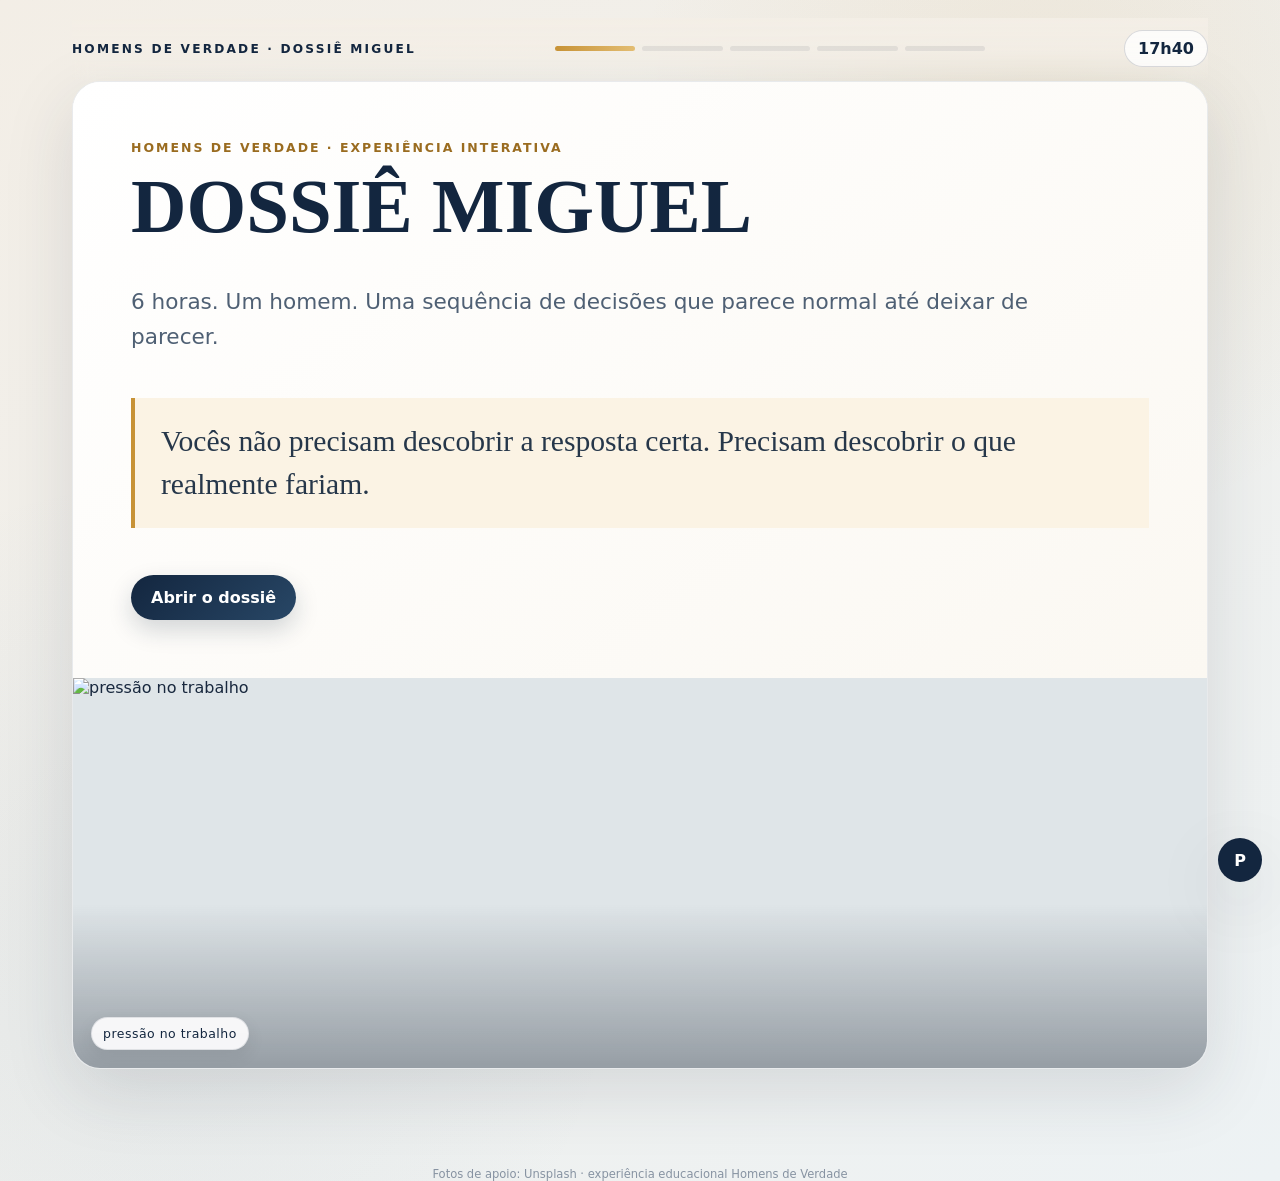
==== dossie-miguel-interativo.html @ cad5ce83 "Clareia interface e adiciona fotografias reais ao Dossiê Miguel" ====
<!doctype html>
<html lang="pt-BR">
<head>
<meta charset="utf-8">
<meta name="viewport" content="width=device-width,initial-scale=1">
<meta name="theme-color" content="#08111e">
<title>Dossiê Miguel — Homens de Verdade</title>
<style>
:root{
  --bg:#f3eee6;--bg2:#edf2f4;--panel:#ffffff;--paper:#fbf7ef;--ink:#14243a;
  --muted:#66758a;--gold:#c79236;--gold2:#e3bd73;--navy:#13263f;--line:rgba(20,36,58,.11);
  --danger:#bd6659;--ok:#5d997d;--shadow:0 22px 70px rgba(40,50,65,.13)
}
*{box-sizing:border-box}
html{scroll-behavior:smooth}
body{
  margin:0;min-height:100vh;color:var(--ink);
  font-family:Inter,ui-sans-serif,system-ui,-apple-system,Segoe UI,Roboto,Arial,sans-serif;
  background:
    radial-gradient(circle at 82% 10%,rgba(199,146,54,.10),transparent 28%),
    radial-gradient(circle at 12% 80%,rgba(78,121,158,.08),transparent 32%),
    linear-gradient(145deg,var(--bg),var(--bg2));
}
body:before{
  content:"";position:fixed;inset:0;pointer-events:none;opacity:.14;
  background-image:linear-gradient(rgba(20,36,58,.025) 1px,transparent 1px),
                   linear-gradient(90deg,rgba(20,36,58,.025) 1px,transparent 1px);
  background-size:32px 32px
}
.shell{max-width:1180px;margin:0 auto;padding:18px 22px 84px}
.topbar{
  position:sticky;top:0;z-index:20;display:flex;align-items:center;justify-content:space-between;gap:14px;
  padding:12px 0 14px;background:linear-gradient(180deg,rgba(243,238,230,.97),rgba(243,238,230,.86),transparent);
  backdrop-filter:blur(10px)
}
.brand{font-size:.76rem;text-transform:uppercase;letter-spacing:.18em;font-weight:900;color:var(--navy)}
.clock{font-variant-numeric:tabular-nums;color:var(--navy);font-weight:900;border:1px solid rgba(20,36,58,.16);border-radius:999px;padding:8px 13px;background:rgba(255,255,255,.78)}
.actbar{display:flex;gap:7px;align-items:center;flex:1;max-width:430px;margin:0 18px}
.actdot{height:5px;flex:1;border-radius:999px;background:rgba(20,36,58,.08);overflow:hidden}
.actdot span{display:block;height:100%;width:0;background:linear-gradient(90deg,var(--gold),var(--gold2));transition:.35s}
.scene{display:none}.scene.active{display:block;animation:fade .45s ease}
@keyframes fade{from{opacity:0;transform:translateY(8px)}to{opacity:1;transform:none}}
.card{background:rgba(255,255,255,.93);border:1px solid rgba(20,36,58,.09);border-radius:28px;box-shadow:var(--shadow);overflow:hidden;backdrop-filter:blur(10px)}
.pad{padding:clamp(22px,4vw,44px)}
.hero-grid{display:grid;grid-template-columns:1.02fr .98fr;min-height:620px}
.hero-copy{padding:clamp(30px,5vw,58px);display:flex;flex-direction:column;justify-content:center;background:linear-gradient(145deg,#fff,#fbf8f2)}
.art{position:relative;min-height:390px;overflow:hidden;background:#dfe5e8}
.art img{display:block;width:100%;height:100%;min-height:390px;object-fit:cover;filter:saturate(.94) contrast(.98) brightness(1.07)}
.art:after{content:"";position:absolute;inset:0;background:linear-gradient(180deg,transparent 58%,rgba(9,20,35,.34))}
.art .caption{position:absolute;left:18px;bottom:18px;z-index:2;padding:8px 11px;border-radius:999px;background:rgba(255,255,255,.90);border:1px solid rgba(20,36,58,.10);color:var(--navy);font-size:.78rem;letter-spacing:.04em;box-shadow:0 6px 18px rgba(0,0,0,.08)}
.eyebrow{color:#9a6c20;font-size:.78rem;text-transform:uppercase;letter-spacing:.16em;font-weight:900;margin-bottom:12px}
h1,h2,h3{font-family:Georgia,"Times New Roman",serif;margin:0 0 16px;line-height:1.03;color:var(--navy)}
h1{font-size:clamp(2.7rem,6vw,6rem)}
h2{font-size:clamp(2rem,4.4vw,4.35rem)}
h3{font-size:clamp(1.3rem,2.25vw,2.05rem)}
.lead{font-size:clamp(1.02rem,1.9vw,1.35rem);line-height:1.64;color:#4f6074;max-width:900px}
.story{font-family:Georgia,"Times New Roman",serif;font-size:clamp(1.12rem,2.1vw,1.5rem);line-height:1.72;color:#24374f}
.quote{margin:22px 0;padding:22px 26px;border-left:4px solid var(--gold);background:#fbf3e4;font-family:Georgia,serif;font-size:clamp(1.22rem,2.4vw,1.85rem);line-height:1.45;color:#26374a}
.actions{display:flex;gap:12px;flex-wrap:wrap;margin-top:25px}
button{font:inherit}
.primary,.ghost{border-radius:999px;padding:13px 20px;font-weight:900;cursor:pointer;transition:.2s}
.primary{border:0;background:linear-gradient(135deg,var(--navy),#284766);color:#fff;box-shadow:0 10px 24px rgba(19,38,63,.18)}
.ghost{border:1px solid rgba(20,36,58,.12);background:#fff;color:var(--navy)}
.primary:hover,.ghost:hover{transform:translateY(-1px)}
.primary:disabled{opacity:.42;cursor:not-allowed;transform:none}
.question{margin-top:25px;padding-top:22px;border-top:1px solid var(--line)}
.options{display:grid;grid-template-columns:1fr 1fr;gap:13px;margin-top:18px}
.option{position:relative;text-align:left;border:1px solid rgba(20,36,58,.10);background:#fff;color:var(--ink);border-radius:17px;padding:17px 18px;min-height:94px;line-height:1.45;cursor:pointer;transition:.2s;box-shadow:0 8px 22px rgba(20,36,58,.05)}
.option:hover{transform:translateY(-2px);border-color:rgba(199,146,54,.52);background:#fffaf2}
.option.selected{border-color:var(--gold);background:#fff7e9;box-shadow:0 0 0 2px rgba(199,146,54,.08) inset}
.option small{display:block;color:#8b6a31;margin-bottom:6px;font-size:.7rem;text-transform:uppercase;letter-spacing:.12em;font-weight:800}
.registered{display:none;margin-top:22px;padding:20px;border-radius:16px;border:1px solid rgba(199,146,54,.22);background:#fff7e9}
.registered.show{display:block;animation:fade .3s ease}
.tag{display:inline-block;font-size:.69rem;text-transform:uppercase;letter-spacing:.14em;font-weight:900;color:#fff;background:var(--navy);padding:6px 9px;border-radius:999px;margin-bottom:9px}
.timeline{display:grid;gap:10px;margin-top:22px}
.timeline-row{display:grid;grid-template-columns:92px 1fr;gap:15px;padding:14px 0;border-bottom:1px solid var(--line)}
.timeline-time{font-weight:900;color:#8a6424}
.timeline-select{display:flex;gap:8px;flex-wrap:wrap;margin-top:16px}
.timechip{border:1px solid rgba(20,36,58,.12);background:#fff;color:var(--navy);padding:10px 13px;border-radius:999px;cursor:pointer}
.timechip.selected{background:#fff2d9;border-color:var(--gold);color:#7b571c}
.dossier{background:var(--paper);color:#172230;border-radius:22px;padding:clamp(23px,4vw,40px);box-shadow:var(--shadow);position:relative;overflow:hidden;border:1px solid rgba(20,36,58,.09)}
.dossier:before{content:"ARQUIVO CONFIDENCIAL";position:absolute;right:-44px;top:36px;transform:rotate(18deg);font-weight:900;letter-spacing:.15em;color:rgba(151,70,53,.15);font-size:1.05rem}
.dossier .eyebrow{color:#8a6424}.dossier h2,.dossier h3{color:#172230}.dossier p{line-height:1.62}
.stamps{display:flex;gap:9px;flex-wrap:wrap;margin:18px 0}.stamp{border:1px solid #b89963;color:#715526;padding:8px 10px;border-radius:8px;font-size:.8rem;font-weight:800;transform:rotate(-1deg);background:#fffaf1}
.role{display:inline-flex;align-items:center;gap:8px;margin-bottom:14px;padding:8px 11px;border-radius:999px;background:#edf4fb;border:1px solid #d6e4f0;color:#31506f;font-size:.8rem;font-weight:800}
.interrogate{display:grid;grid-template-columns:repeat(2,1fr);gap:12px;margin-top:18px}
.qcard{border:1px solid rgba(20,36,58,.10);background:#fff;border-radius:16px;padding:17px;cursor:pointer;transition:.2s;box-shadow:0 8px 20px rgba(20,36,58,.04)}
.qcard:hover{border-color:rgba(199,146,54,.45);transform:translateY(-2px)}
.answer{display:none;margin-top:10px;color:#4c5b6d;line-height:1.55}.qcard.open .answer{display:block}.qcard.open{background:#fff8eb}
.reveal-grid{display:grid;grid-template-columns:1fr 1fr;gap:14px;margin-top:20px}
.reveal-card{padding:20px;border-radius:18px;background:#fff;border:1px solid rgba(20,36,58,.10);box-shadow:0 8px 20px rgba(20,36,58,.04)}
.reveal-card b{color:#8a6424}
.bible{display:grid;gap:12px;margin-top:18px}
.bible details{border:1px solid rgba(20,36,58,.10);border-radius:16px;background:#fff;overflow:hidden}
.bible summary{cursor:pointer;padding:16px 18px;font-weight:900;color:var(--navy)}
.bible .inside{padding:0 18px 18px;color:#4c5b6d;line-height:1.58}
.mirror{display:grid;grid-template-columns:1fr 1fr;gap:15px;margin-top:22px}
.mirror textarea{width:100%;min-height:100px;background:#fff;border:1px solid rgba(20,36,58,.13);color:var(--ink);border-radius:14px;padding:13px;font:inherit;resize:vertical}
.note{color:var(--muted);font-size:.9rem;line-height:1.52}
.bigline{font-family:Georgia,serif;font-size:clamp(2rem,4.7vw,4.6rem);line-height:1.04;margin:22px 0;color:var(--navy)}
.center{text-align:center}
.teacher-btn{position:fixed;right:18px;bottom:18px;z-index:50;width:44px;height:44px;border-radius:50%;border:1px solid rgba(20,36,58,.16);background:var(--navy);color:#fff;font-weight:900;cursor:pointer;box-shadow:var(--shadow)}
.teacher-panel{display:none;position:fixed;right:70px;bottom:18px;z-index:50;width:min(430px,calc(100vw - 96px));max-height:65vh;overflow:auto;padding:18px;border-radius:18px;background:#fff;border:1px solid rgba(20,36,58,.12);box-shadow:var(--shadow)}
.teacher-panel.show{display:block}.teacher-panel h4{margin:0 0 9px;color:var(--navy)}.teacher-panel p{margin:.3rem 0 .75rem;color:#4c5b6d;line-height:1.5}
.photo-credit{text-align:center;color:#8793a2;font-size:.72rem;margin-top:14px}
@media(max-width:820px){.hero-grid{grid-template-columns:1fr}.art{min-height:300px}.art img{min-height:300px}.options,.reveal-grid,.mirror,.interrogate{grid-template-columns:1fr}.actbar{display:none}.timeline-row{grid-template-columns:72px 1fr}.shell{padding:12px 14px 76px}}
</style>
</head>
<body>
<div class="shell">
  <div class="topbar">
    <div class="brand">Homens de Verdade · Dossiê Miguel</div>
    <div class="actbar" id="actbar"></div>
    <div class="clock" id="clock">17h40</div>
  </div>
  <main id="app"></main>
</div>
<button class="teacher-btn" id="teacherBtn" title="Notas do professor">P</button>
<div class="teacher-panel" id="teacherPanel"><h4>Notas do professor</h4><p id="teacherText"></p></div>

<script>
const state={i:0,selected:null,trail:[],firstTheory:[],questionsOpened:0,revisionUsed:false};
const scenes=[
{act:1,time:"17h40",type:"cover",title:"DOSSIÊ MIGUEL",sub:"6 horas. Um homem. Uma sequência de decisões que parece normal até deixar de parecer.",art:"office",teacher:"Objetivo: criar suspense. Não apresente o tema como pornografia, emoção ou domínio próprio. Só diga: hoje vamos investigar uma noite da vida de Miguel."},
{act:1,time:"17h40",type:"story",title:"A reunião",art:"office",body:"Durante uma reunião de trabalho, o gestor aponta um problema em um projeto conduzido por Miguel e diz diante da equipe:",quote:"“Eu esperava uma condução melhor disso.”",extra:"Miguel responde: “Tudo bem. Vou corrigir.” Depois da reunião, um colega pergunta se ele está bem. Miguel diz: “Estou tranquilo. Isso não me afeta.”",teacher:"Pergunte apenas: o que sabemos de fato? Não aceite interpretações como fatos."},
{act:1,time:"18h05",type:"story",title:"No carro",art:"car",body:"No caminho para casa, a reunião começa a voltar à cabeça de Miguel.",quote:"“Ele fez isso para me diminuir.”<br>“Ninguém respeita o que eu faço.”<br>“Se eu não provar que sou bom, vão passar por cima de mim.”",extra:"O fato não mudou. A leitura interna mudou.",teacher:"Pergunte quais emoções podem nascer dessas frases, mas não dê a aula ainda."},
{act:1,time:"20h10",type:"story",title:"A casa ficou silenciosa",art:"home",body:"Miguel tinha combinado de encontrar alguns amigos. Cancela. Diz que está cansado. Em casa, pede mais comida do que normalmente pediria e começa a alternar entre vídeos, redes sociais e conteúdo aleatório.",quote:"“Todo mundo está avançando e eu estou ficando para trás.”",extra:"Uma hora passa. Depois duas.",teacher:"Pergunte apenas: o que ele está tentando conseguir agora? Deixe o grupo nomear alívio, distração, conforto, validação, controle."},
{act:1,time:"23h34",type:"story",title:"A negociação",art:"phone",body:"Continuando no celular, Miguel encontra conteúdo sensual. Fecha. Alguns minutos depois, volta.",quote:"“Só vou olhar.”<br>“Eu já estou mal mesmo.”<br>“É só hoje.”<br>“Amanhã eu recomeço.”",extra:"Ele termina consumindo pornografia. Às 00h17 fecha o celular e pensa: “Sou muito fraco. Deus deve estar cansado de mim.”",teacher:"Não dê solução. Só deixe o peso da cadeia aparecer."},
{act:2,time:"00h17",type:"crime",title:"Onde a noite começou a desandar?",teacher:"Cada um dos três deve defender um ponto diferente, se possível. Marque na tela os horários que aparecerem. Guarde a resposta; o site volta nisso no laudo final."},
{act:2,time:"17h42",type:"choice",role:1,title:"Dois minutos depois",art:"office",body:"Miguel saiu da reunião e ainda tem quase duas horas de expediente.",q:"Sem pensar no que seria ideal: o que ele faz agora?",opts:[
["Volta para a mesa, abre o projeto e começa a corrigir o que der imediatamente.","responsabilidade real","desempenho pode virar tentativa de recuperar valor","performance"],
["Vai buscar água ou café e fica alguns minutos sozinho antes de voltar ao trabalho.","pausa pode reduzir impulsividade","pausa pode virar adiamento sem enfrentamento","avoidance"],
["Manda ao gestor: “Quando puder, queria entender melhor o ponto que você trouxe.”","busca informação antes de fechar a narrativa","a conversa também pode servir para se justificar","truth"],
["Manda para um colega: “Você também achou desnecessário o jeito que ele falou comigo?”","tenta checar percepção","a pergunta já empurra o colega para validar sua leitura","validation"]
],teacher:"Só registre. Se pedirem a resposta, diga: o laudo só abre no final."},
{act:2,time:"18h18",type:"choice",role:2,title:"No caminho para casa",art:"car",body:"A reunião continua voltando à cabeça. Miguel percebe que está irritado.",q:"Qual reação parece mais parecida com o que ele realmente faria?",opts:[
["Coloca música ou um podcast e tenta parar de pensar no assunto por enquanto.","pode baixar a intensidade","pode apenas adiar o que precisa ser nomeado","distraction"],
["Repete mentalmente a reunião e monta o que gostaria de ter respondido.","tenta organizar o episódio","ruminação pode fortalecer a própria narrativa","rumination"],
["Manda áudio para alguém: “Dia péssimo. Depois te conto. Acho que meu chefe passou do ponto.”","rompe parte do isolamento","já apresenta interpretação como conclusão","validation"],
["Para para tomar um café, comer alguma coisa e depois segue para casa.","pode ajudar o corpo a sair da tensão","conforto pode começar a virar rota automática de regulação","comfort"]
],teacher:"Não corrija nada. Pergunte somente por que escolheram."},
{act:2,time:"19h32",type:"choice",role:3,title:"Uma publicação no feed",art:"feed",body:"Miguel vê um conhecido anunciando uma promoção profissional. É alguém da mesma faixa etária dele.",q:"Qual pensamento parece mais provável de surgir primeiro?",opts:[
["“Eu devia estar mais longe na carreira a esta altura.”","reconhece insatisfação real","comparação pode transformar crescimento em cobrança identitária","comparison"],
["“Preciso começar a procurar outra oportunidade.”","pode indicar desejo legítimo de crescimento","decisão grande pode nascer de uma emoção ainda não examinada","control"],
["“Que bom para ele. Vou seguir olhando outras coisas.”","pode ser uma reação saudável","seguir rolando pode manter a busca de estímulo e comparação","distraction"],
["“Meu problema é que eu me acomodei.”","pode conter alguma verdade","autocrítica pode virar acusação total contra si mesmo","shame"]
],teacher:"Essa decisão é sobre interpretação, não comportamento. Isso prepara a ponte com a Aula 2 sem explicar ainda."},
{act:3,time:"20h00",type:"unlock",title:"NOVO ARQUIVO DESBLOQUEADO",teacher:"Leia devagar e pergunte: isso muda a forma como vocês leem Miguel? Não responda se muda a responsabilidade."},
{act:3,time:"20h05",type:"choice",role:1,title:"O compromisso da noite",art:"friends",body:"Miguel tinha marcado de encontrar três amigos. Está cansado e sem muita vontade de conversar.",q:"O que ele provavelmente faria?",opts:[
["Vai mesmo assim e tenta agir normalmente para ver se melhora.","evita ficar completamente sozinho","presença física pode coexistir com isolamento emocional","masking"],
["Cancela e diz que está muito cansado. Prefere ficar quieto em casa.","descanso pode ser legítimo","ficar sozinho pode ser a opção mais confortável para não ser visto","isolation"],
["Vai, fica menos tempo que o normal e volta cedo.","equilibra compromisso e cansaço","cumprir presença não significa permitir conversa real","masking"],
["Manda para um deles: “Hoje estou meio estranho. Vocês vão ficar até que horas?”","abre uma pequena porta de honestidade","a porta ainda pode ser fechada depois","honesty"]
],teacher:"A pegadinha é presença versus ser conhecido. Não revele."},
{act:3,time:"21h22",type:"choice",role:2,title:"Finalmente em casa",art:"home",body:"O apartamento está silencioso. Miguel ainda pensa no trabalho e na comparação com outras pessoas.",q:"O que ele faz primeiro?",opts:[
["Abre o notebook e adianta trabalho para chegar na segunda com tudo sob controle.","reduz pendências reais","produtividade pode funcionar como recuperação de valor","performance"],
["Pede comida, escolhe uma série e decide que amanhã pensa melhor nisso.","descanso e lazer podem ser legítimos","a pergunta é o papel que isso exerce naquela noite","comfort"],
["Deita no sofá e começa a passar vídeos curtos sem escolher nada específico.","é uma forma comum de descompressão","automatismo aumenta exposição e prolonga a busca de alívio","distraction"],
["Toma banho, fica um tempo sem tela e só depois decide o que fará.","reduz intensidade e cria espaço","regular o corpo não resolve, sozinho, o conflito interior","regulation"]
],teacher:"Não moralize comida, lazer, trabalho ou celular."},
{act:3,time:"22h08",type:"interrogate",title:"INTERROGATÓRIO",teacher:"Cada homem escolhe uma pergunta. Abra no máximo três. Não interprete ainda; só deixe Miguel responder."},
{act:3,time:"23h31",type:"choice",role:3,title:"Um conteúdo aparece",art:"phone",body:"Miguel está no celular e surge uma sequência de imagens sensuais. Ele percebe que está mais vulnerável do que gostaria de admitir.",q:"Qual reação parece mais realista?",opts:[
["Passa rapidamente para o próximo conteúdo e continua no mesmo aplicativo.","não escolhe permanecer deliberadamente ali","ambiente, acesso e estado interno continuam iguais","exposure"],
["Fecha o aplicativo e abre outro para distrair a cabeça.","rompe o contato imediato","trocar de estímulo pode manter a mesma lógica de fuga","distraction"],
["Fica alguns segundos olhando, fecha e diz para si mesmo que não vai voltar.","ainda estabelece um limite","a negociação com o limite já começou","negotiation"],
["Coloca o celular virado para baixo, levanta e vai para outro cômodo.","muda ambiente e interrompe automatismo","o movimento ajuda, mas não explica tudo que o trouxe até ali","boundary"]
],teacher:"Reforce: não escolham a opção mais bonita; escolham a reação que julgarem mais humana/realista."},
{act:4,time:"—",type:"report",title:"O LAUDO FOI ABERTO",teacher:"Agora, e somente agora, você ensina. Use as respostas do grupo para mostrar como uma mesma ação pode conter algo legítimo e ainda esconder um ponto cego."},
{act:4,time:"—",type:"rewrite",title:"REESCREVAM A NOITE",teacher:"Agora não dê alternativas. Eles precisam construir, com a Bíblia e o conteúdo do curso, uma resposta madura em cada horário."},
{act:5,time:"—",type:"mirror",title:"Miguel não está nesta sala.",teacher:"Silêncio. Ninguém precisa compartilhar. Feche com Gálatas 5:16 e oração."}
];

const photoMap={
office:"https://images.unsplash.com/photo-1758874383583-59c39da93e40?auto=format&fit=crop&fm=jpg&q=82&w=1800",
car:"https://images.unsplash.com/photo-1678295057443-5caed20cd070?auto=format&fit=crop&fm=jpg&q=82&w=1800",
friends:"https://images.unsplash.com/photo-1599672525873-5763d2a823e2?auto=format&fit=crop&fm=jpg&q=82&w=1800",
home:"https://images.unsplash.com/photo-1758876021591-4a48ab8968b6?auto=format&fit=crop&fm=jpg&q=82&w=1800",
phone:"https://images.unsplash.com/photo-1758876021591-4a48ab8968b6?auto=format&fit=crop&fm=jpg&q=82&w=1800",
feed:"https://images.unsplash.com/photo-1758876021591-4a48ab8968b6?auto=format&fit=crop&fm=jpg&q=82&w=1800"
};
function art(kind){
  const captions={office:"pressão no trabalho",car:"o caminho para casa",friends:"presença e conexão",home:"a noite em casa",phone:"o celular como rota de alívio",feed:"comparação e estímulo"};
  return '<div class="art"><img loading="eager" src="'+photoMap[kind]+'" alt="'+(captions[kind]||"Cena do caso Miguel")+'"><div class="caption">'+(captions[kind]||"caso Miguel")+'</div></div>';
}
function esc(s){return String(s).replace(/[&<>"]/g,function(c){return {'&':'&amp;','<':'&lt;','>':'&gt;','"':'&quot;'}[c]})}
function shuffle(a){a=a.slice();for(let i=a.length-1;i>0;i--){let j=Math.floor(Math.random()*(i+1));let t=a[i];a[i]=a[j];a[j]=t}return a}
function renderTop(){document.getElementById("clock").textContent=scenes[state.i].time;let act=scenes[state.i].act||1;let out="";for(let n=1;n<=5;n++)out+='<div class="actdot"><span style="width:'+(n<=act?'100':'0')+'%"></span></div>';document.getElementById("actbar").innerHTML=out}
function next(){if(state.i<scenes.length-1){state.i++;state.selected=null;render()}}
function selectOpt(n,el){state.selected=n;document.querySelectorAll(".option").forEach(function(b){b.classList.remove("selected")});el.classList.add("selected");document.getElementById("confirm").disabled=false}
function confirmChoice(){
 let s=scenes[state.i],o=s._opts[state.selected];
 state.trail.push({time:s.time,title:s.title,text:o[0],good:o[1],blind:o[2],tag:o[3]});
 document.querySelectorAll(".option").forEach(function(b){b.disabled=true});
 document.getElementById("confirm").disabled=true;
 let r=document.getElementById("registered");r.innerHTML='<span class="tag">DECISÃO REGISTRADA</span><h3>Sem análise por enquanto.</h3><p class="lead" style="font-size:1.03rem">O laudo só será aberto no final.</p><div class="actions"><button class="primary" onclick="next()">Continuar</button></div>';r.classList.add("show");
}
function selectTheory(t,el){if(state.firstTheory.indexOf(t)>=0){state.firstTheory=state.firstTheory.filter(function(x){return x!==t});el.classList.remove("selected")}else{state.firstTheory.push(t);el.classList.add("selected")}}
function openQ(el){if(!el.classList.contains("open")){el.classList.add("open");state.questionsOpened++}}
function countTags(){let c={};state.trail.forEach(function(x){c[x.tag]=(c[x.tag]||0)+1});return c}
function labelTag(t){return {performance:"desempenho/controle",avoidance:"adiamento/fuga",truth:"clareza/fato",validation:"validação",distraction:"distração",rumination:"ruminação",comfort:"conforto",comparison:"comparação",control:"controle",shame:"autocrítica/vergonha",masking:"aparência",isolation:"isolamento",honesty:"honestidade",regulation:"regulação",exposure:"exposição",negotiation:"negociação",boundary:"limite"}[t]||t}
function reportHTML(){
 let counts=countTags(),patterns=Object.entries(counts).sort(function(a,b){return b[1]-a[1]}).slice(0,4).map(function(x){return '<div class="reveal-card"><b>'+esc(labelTag(x[0]))+'</b><p>'+x[1]+' ocorrência'+(x[1]>1?'s':'')+' no caminho escolhido.</p></div>'}).join("");
 let trail=state.trail.map(function(x){return '<div class="dossier" style="margin-top:13px"><div class="eyebrow">'+esc(x.time)+' · '+esc(x.title)+'</div><h3>'+esc(x.text)+'</h3><p><strong>O que havia de legítimo:</strong> '+esc(x.good)+'</p><p><strong>O ponto cego possível:</strong> '+esc(x.blind)+'</p></div>'}).join("");
 let theory=state.firstTheory.length?state.firstTheory.join(", "):"nenhum ponto foi marcado";
 return '<section class="scene active card"><div class="pad"><div class="eyebrow">ATO 4 · O LAUDO</div><h2>Agora podemos interpretar o caminho.</h2><p class="lead">Até aqui, o sistema não disse se vocês acertaram ou erraram. Porque a atividade não tinha uma letra secreta. A pergunta sempre foi: <strong>o que aquela escolha estava tentando fazer pelo coração de Miguel?</strong></p><div class="quote">A mesma ação pode ser prudência, fuga, medo, humildade, controle ou maturidade — dependendo do que a governa.</div><h3>A hipótese inicial de vocês</h3><p class="lead" style="font-size:1.05rem">Pontos marcados como começo do problema: <strong>'+esc(theory)+'</strong>.</p><h3 style="margin-top:28px">Padrões que apareceram nas escolhas</h3><div class="reveal-grid">'+patterns+'</div><h3 style="margin-top:30px">O que estava escondido em cada decisão</h3>'+trail+'<div class="dossier" style="margin-top:22px"><div class="eyebrow">A LINHA DA AULA</div><h3>FATO → INTERPRETAÇÃO → EMOÇÃO → DESEJO → ROTA DE ALÍVIO → NEGOCIAÇÃO → ESCOLHA → FRUTO</h3><p><strong>Aula 2:</strong> fato não é interpretação. <strong>Aula 3:</strong> quando obedecer custa, quem governa? <strong>Aulas 4 e 5:</strong> desejo e emoção podem ser reais sem receber o trono.</p></div><div class="bible"><details><summary>Tiago 1:14–15 · Onde o processo começa?</summary><div class="inside">O texto descreve desejo, atração, desenvolvimento e fruto. A pergunta não é apenas “qual foi o ato final?”, mas como o processo foi alimentado.</div></details><details><summary>1 Coríntios 6:12 · Qual palavra muda a discussão?</summary><div class="inside"><strong>Dominar.</strong> A pergunta cristã não é apenas “isso é permitido?”, mas “isso começou a me governar?”.</div></details><details><summary>Efésios 4:26–27 · Raiva e pecado são a mesma coisa?</summary><div class="inside">Não automaticamente. A emoção é real; a responsabilidade aparece no que fazemos com ela, no que alimentamos e no espaço que damos a ela.</div></details><details><summary>Gálatas 5:16,22–25 · Domínio próprio é força de vontade?</summary><div class="inside">Não apenas. É fruto de uma vida que aprende a andar no Espírito — e isso se torna concreto em verdade, decisões, limites, práticas e comunidade.</div></details></div><div class="quote">Liberdade não é poder fazer tudo o que desejo. É não precisar obedecer a tudo o que desejo.</div><div class="actions"><button class="primary" onclick="next()">Reescrever a noite</button></div></div></section>';
}
function render(){
 renderTop();let s=scenes[state.i];document.getElementById("teacherText").innerHTML='<strong>'+esc(s.title)+'</strong><br>'+esc(s.teacher||"");
 let A=document.getElementById("app");
 if(s.type==="cover"){
  A.innerHTML='<section class="scene active card hero-grid"><div class="hero-copy"><div class="eyebrow">HOMENS DE VERDADE · EXPERIÊNCIA INTERATIVA</div><h1>'+s.title+'</h1><p class="lead">'+s.sub+'</p><div class="quote">Vocês não precisam descobrir a resposta certa. Precisam descobrir o que realmente fariam.</div><div class="actions"><button class="primary" onclick="next()">Abrir o dossiê</button></div></div>'+art(s.art)+'</section>';
 } else if(s.type==="story"){
  A.innerHTML='<section class="scene active card hero-grid"><div class="hero-copy"><div class="eyebrow">ATO '+s.act+' · '+esc(s.time)+'</div><h2>'+s.title+'</h2><div class="story"><p>'+s.body+'</p></div><div class="quote">'+s.quote+'</div><p class="lead" style="font-size:1.05rem">'+s.extra+'</p><div class="actions"><button class="primary" onclick="next()">Continuar</button></div></div>'+art(s.art)+'</section>';
 } else if(s.type==="crime"){
  let times=["17h40","18h05","20h10","23h34","00h17"];
  A.innerHTML='<section class="scene active card"><div class="pad"><div class="eyebrow">ATO 2 · CENA DO CRIME</div><h2>'+s.title+'</h2><p class="lead">Cada homem diga onde acha que o problema realmente começou. Marquem os pontos citados. Não vamos corrigir agora.</p><div class="timeline">'+times.map(function(t,i){return '<div class="timeline-row"><div class="timeline-time">'+t+'</div><div>'+["Crítica pública","Interpretação no carro","Isolamento e busca de alívio","Negociação","Fruto visível"][i]+'</div></div>'}).join("")+'</div><div class="timeline-select">'+times.map(function(t){return '<button class="timechip" onclick="selectTheory(\''+t+'\',this)">'+t+'</button>'}).join("")+'</div><div class="actions"><button class="primary" onclick="next()">Voltar para 17h40</button></div></div></section>';
 } else if(s.type==="choice"){
  s._opts=shuffle(s.opts);let who=((s.role-1)%3)+1;
  A.innerHTML='<section class="scene active card hero-grid"><div class="hero-copy"><div class="role">Vez do investigador '+who+' decidir</div><div class="eyebrow">ATO '+s.act+' · '+esc(s.time)+'</div><h2>'+s.title+'</h2><p class="lead">'+s.body+'</p><div class="question"><h3>'+s.q+'</h3><p class="note">Escolham a reação mais realista. A análise só aparece no final.</p><div class="options">'+s._opts.map(function(o,i){return '<button class="option" onclick="selectOpt('+i+',this)"><small>'+String.fromCharCode(65+i)+'</small>'+esc(o[0])+'</button>'}).join("")+'</div></div><div class="actions"><button class="primary" id="confirm" onclick="confirmChoice()" disabled>Registrar decisão</button></div><div id="registered" class="registered"></div></div>'+art(s.art)+'</section>';
 } else if(s.type==="unlock"){
  A.innerHTML='<section class="scene active dossier"><div class="eyebrow">ATO 3 · NOVA EVIDÊNCIA</div><h2>'+s.title+'</h2><div class="stamps"><span class="stamp">SONO: RUIM</span><span class="stamp">PRESSÃO: ALTA</span><span class="stamp">ISOLAMENTO: CRESCENTE</span></div><p>Miguel vinha dormindo mal havia semanas.</p><p>Seu pai sempre valorizou muito desempenho. Na infância, ele ouviu repetidamente: <strong>“Você consegue fazer melhor.”</strong></p><p>Nos últimos meses, Miguel começou a sentir solidão ao ver amigos avançando em casamento, carreira e projetos pessoais.</p><p>Há semanas não tem uma conversa realmente profunda com ninguém.</p><div class="quote" style="color:#172230;border-color:#8a6424;background:rgba(138,100,36,.08)">Isso muda a forma como vocês enxergam Miguel?</div><p><strong>Não respondam ainda se isso diminui ou aumenta a responsabilidade. Apenas guardem a nova evidência.</strong></p><div class="actions"><button class="primary" onclick="next()">Continuar investigação</button></div></section>';
 } else if(s.type==="interrogate"){
  let qs=[
   ["O que mais doeu na fala do seu chefe?","“Não foi só a crítica. Foi a sensação de que todo mundo viu que talvez eu não seja tão bom quanto pensam.”"],
   ["O que você queria sentir quando chegou em casa?","“Eu acho que eu queria parar de sentir. Só isso.”"],
   ["Por que você não falou com ninguém?","“Porque eu nem sabia explicar. E também não queria parecer fraco ou dramático.”"],
   ["Se a pornografia não tivesse aparecido, a noite estaria resolvida?","“Não. Eu ainda estaria com raiva, me comparando e tentando provar alguma coisa.”"]
  ];
  A.innerHTML='<section class="scene active card"><div class="pad"><div class="eyebrow">ATO 3 · 22h08</div><h2>'+s.title+'</h2><p class="lead">Cada homem escolhe uma pergunta. Abram até três respostas. Vocês ainda não recebem o laudo.</p><div class="interrogate">'+qs.map(function(q){return '<div class="qcard" onclick="openQ(this)"><strong>'+q[0]+'</strong><div class="answer">'+q[1]+'</div></div>'}).join("")+'</div><div class="actions"><button class="primary" onclick="next()">Fechar interrogatório</button></div></div></section>';
 } else if(s.type==="report"){
  A.innerHTML=reportHTML();
 } else if(s.type==="rewrite"){
  A.innerHTML='<section class="scene active card"><div class="pad"><div class="eyebrow">ATO 4 · SEGUNDA CHANCE</div><h2>'+s.title+'</h2><p class="lead">Agora vocês conhecem a história, os pontos cegos e os textos. Desta vez não haverá alternativas.</p><div class="timeline"><div class="timeline-row"><div class="timeline-time">17h40</div><div><strong>Após a crítica:</strong> o que uma resposta madura faria primeiro?</div></div><div class="timeline-row"><div class="timeline-time">18h05</div><div><strong>No carro:</strong> como separar fato, interpretação e emoção?</div></div><div class="timeline-row"><div class="timeline-time">20h10</div><div><strong>Na vulnerabilidade:</strong> qual limite ou conversa mudaria o terreno?</div></div><div class="timeline-row"><div class="timeline-time">23h34</div><div><strong>Na tentação:</strong> o que significa não negociar com o que domina?</div></div></div><div class="quote">Espírito → verdade → decisão → limite → prática → comunidade.</div><p class="lead">Não procurem uma noite perfeita. Construam uma noite em que Miguel ainda sente, ainda deseja e ainda enfrenta problemas — mas não entrega o governo.</p><div class="actions"><button class="primary" onclick="next()">Encerrar o caso Miguel</button></div></div></section>';
 } else if(s.type==="mirror"){
  A.innerHTML='<section class="scene active card hero-grid"><div class="hero-copy center"><div class="eyebrow">ATO 5 · O ESPELHO</div><h1>'+s.title+'</h1><p class="lead">Foi mais fácil enxergar os pontos cegos dele. Agora a investigação muda de nome.</p><div class="bigline">O que grita dentro de você não precisa governar você.</div><div class="mirror" style="text-align:left"><div><label>Quando sou pressionado, qual história minha mente costuma contar?</label><textarea></textarea></div><div><label>Quando estou vulnerável, para onde costumo correr?</label><textarea></textarea></div><div><label>Que comportamento meu parece normal por fora, mas pode estar exercendo domínio?</label><textarea></textarea></div><div><label>Que limite preciso decidir antes da próxima pressão?</label><textarea></textarea></div></div><p class="note">Nada é enviado ou salvo.</p><div class="quote">“Andai no Espírito.” — Gálatas 5:16</div></div>'+art("home")+'</section>';
 }
 window.scrollTo({top:0,behavior:"smooth"});
}
document.getElementById("teacherBtn").onclick=function(){document.getElementById("teacherPanel").classList.toggle("show")};
document.addEventListener("keydown",function(e){if(e.key.toLowerCase()==="p"&&!["TEXTAREA","INPUT"].includes(document.activeElement.tagName))document.getElementById("teacherPanel").classList.toggle("show")});
render();
</script>
<div class="photo-credit">Fotos de apoio: Unsplash · experiência educacional Homens de Verdade</div></body>
</html>
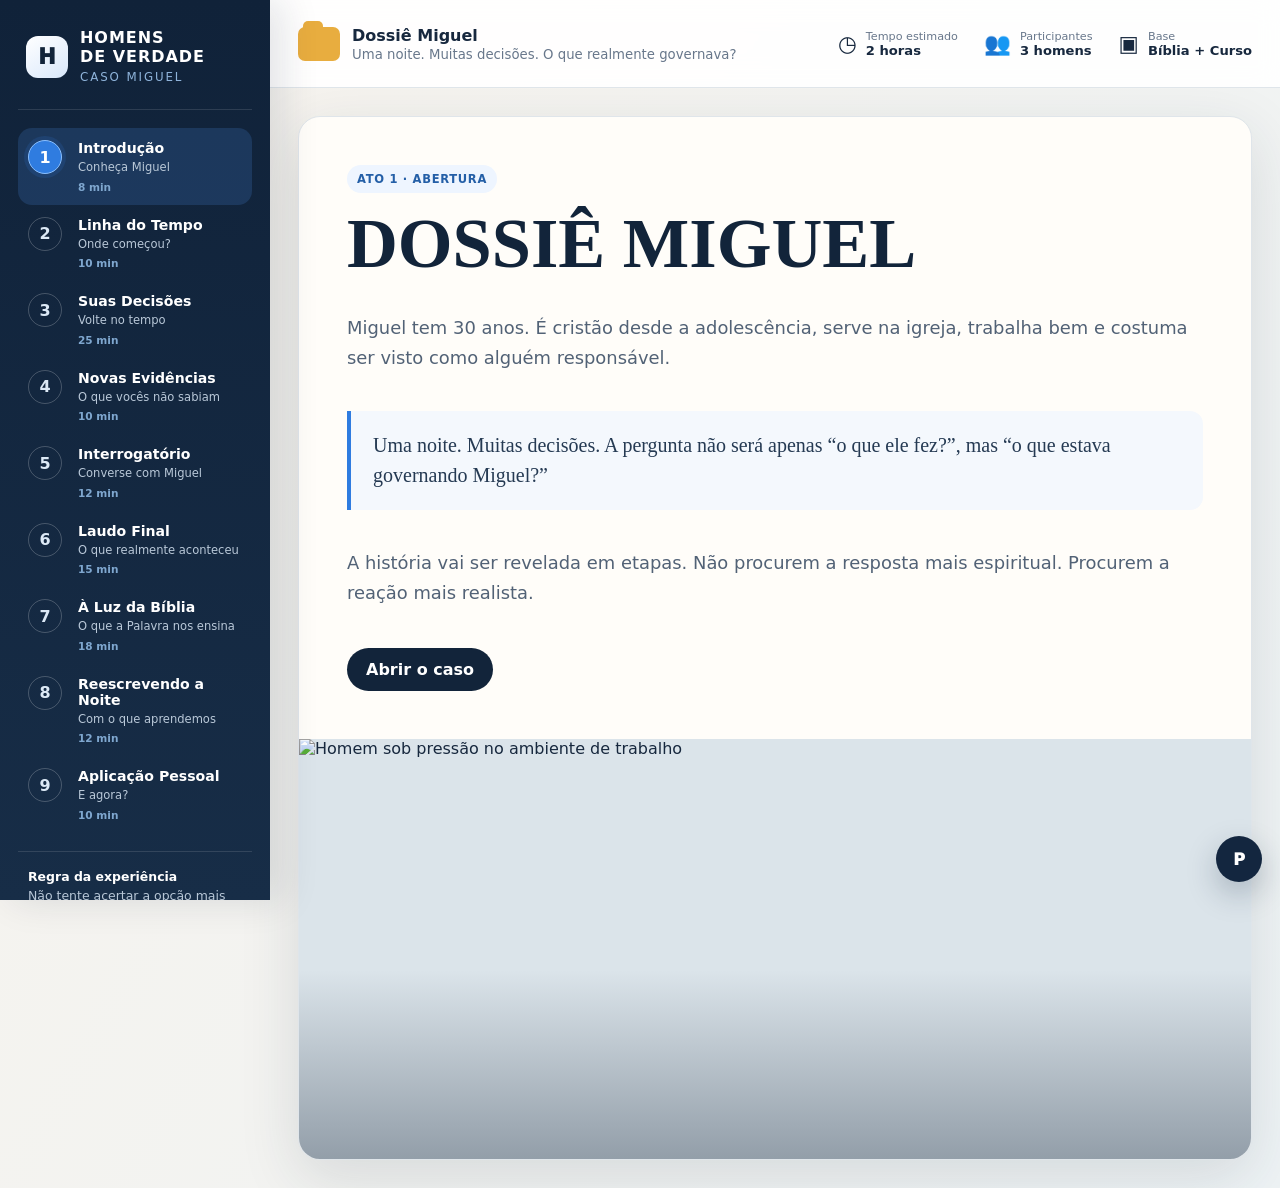
==== commit e936b8bc: "Transforma Dossiê Miguel em aplicação completa de 2h com navegação por módulos" ====
--- a/dossie-miguel-interativo.html
+++ b/dossie-miguel-interativo.html
@@ -3,242 +3,276 @@
 <head>
 <meta charset="utf-8">
 <meta name="viewport" content="width=device-width,initial-scale=1">
-<meta name="theme-color" content="#08111e">
+<meta name="theme-color" content="#f5f1ea">
 <title>Dossiê Miguel — Homens de Verdade</title>
 <style>
 :root{
-  --bg:#f3eee6;--bg2:#edf2f4;--panel:#ffffff;--paper:#fbf7ef;--ink:#14243a;
-  --muted:#66758a;--gold:#c79236;--gold2:#e3bd73;--navy:#13263f;--line:rgba(20,36,58,.11);
-  --danger:#bd6659;--ok:#5d997d;--shadow:0 22px 70px rgba(40,50,65,.13)
+  --navy:#12243a;--navy2:#1d3552;--blue:#2f7ce0;--blue2:#eaf3ff;--gold:#c99435;
+  --cream:#f5f1ea;--paper:#fffdf9;--ink:#17283e;--muted:#68778b;--line:#dfe5ea;
+  --green:#5c9c7f;--red:#be665b;--amber:#d99a42;--shadow:0 18px 60px rgba(31,45,62,.13);
 }
 *{box-sizing:border-box}
 html{scroll-behavior:smooth}
-body{
-  margin:0;min-height:100vh;color:var(--ink);
-  font-family:Inter,ui-sans-serif,system-ui,-apple-system,Segoe UI,Roboto,Arial,sans-serif;
-  background:
-    radial-gradient(circle at 82% 10%,rgba(199,146,54,.10),transparent 28%),
-    radial-gradient(circle at 12% 80%,rgba(78,121,158,.08),transparent 32%),
-    linear-gradient(145deg,var(--bg),var(--bg2));
-}
-body:before{
-  content:"";position:fixed;inset:0;pointer-events:none;opacity:.14;
-  background-image:linear-gradient(rgba(20,36,58,.025) 1px,transparent 1px),
-                   linear-gradient(90deg,rgba(20,36,58,.025) 1px,transparent 1px);
-  background-size:32px 32px
-}
-.shell{max-width:1180px;margin:0 auto;padding:18px 22px 84px}
-.topbar{
-  position:sticky;top:0;z-index:20;display:flex;align-items:center;justify-content:space-between;gap:14px;
-  padding:12px 0 14px;background:linear-gradient(180deg,rgba(243,238,230,.97),rgba(243,238,230,.86),transparent);
-  backdrop-filter:blur(10px)
-}
-.brand{font-size:.76rem;text-transform:uppercase;letter-spacing:.18em;font-weight:900;color:var(--navy)}
-.clock{font-variant-numeric:tabular-nums;color:var(--navy);font-weight:900;border:1px solid rgba(20,36,58,.16);border-radius:999px;padding:8px 13px;background:rgba(255,255,255,.78)}
-.actbar{display:flex;gap:7px;align-items:center;flex:1;max-width:430px;margin:0 18px}
-.actdot{height:5px;flex:1;border-radius:999px;background:rgba(20,36,58,.08);overflow:hidden}
-.actdot span{display:block;height:100%;width:0;background:linear-gradient(90deg,var(--gold),var(--gold2));transition:.35s}
-.scene{display:none}.scene.active{display:block;animation:fade .45s ease}
-@keyframes fade{from{opacity:0;transform:translateY(8px)}to{opacity:1;transform:none}}
-.card{background:rgba(255,255,255,.93);border:1px solid rgba(20,36,58,.09);border-radius:28px;box-shadow:var(--shadow);overflow:hidden;backdrop-filter:blur(10px)}
-.pad{padding:clamp(22px,4vw,44px)}
-.hero-grid{display:grid;grid-template-columns:1.02fr .98fr;min-height:620px}
-.hero-copy{padding:clamp(30px,5vw,58px);display:flex;flex-direction:column;justify-content:center;background:linear-gradient(145deg,#fff,#fbf8f2)}
-.art{position:relative;min-height:390px;overflow:hidden;background:#dfe5e8}
-.art img{display:block;width:100%;height:100%;min-height:390px;object-fit:cover;filter:saturate(.94) contrast(.98) brightness(1.07)}
-.art:after{content:"";position:absolute;inset:0;background:linear-gradient(180deg,transparent 58%,rgba(9,20,35,.34))}
-.art .caption{position:absolute;left:18px;bottom:18px;z-index:2;padding:8px 11px;border-radius:999px;background:rgba(255,255,255,.90);border:1px solid rgba(20,36,58,.10);color:var(--navy);font-size:.78rem;letter-spacing:.04em;box-shadow:0 6px 18px rgba(0,0,0,.08)}
-.eyebrow{color:#9a6c20;font-size:.78rem;text-transform:uppercase;letter-spacing:.16em;font-weight:900;margin-bottom:12px}
-h1,h2,h3{font-family:Georgia,"Times New Roman",serif;margin:0 0 16px;line-height:1.03;color:var(--navy)}
-h1{font-size:clamp(2.7rem,6vw,6rem)}
-h2{font-size:clamp(2rem,4.4vw,4.35rem)}
-h3{font-size:clamp(1.3rem,2.25vw,2.05rem)}
-.lead{font-size:clamp(1.02rem,1.9vw,1.35rem);line-height:1.64;color:#4f6074;max-width:900px}
-.story{font-family:Georgia,"Times New Roman",serif;font-size:clamp(1.12rem,2.1vw,1.5rem);line-height:1.72;color:#24374f}
-.quote{margin:22px 0;padding:22px 26px;border-left:4px solid var(--gold);background:#fbf3e4;font-family:Georgia,serif;font-size:clamp(1.22rem,2.4vw,1.85rem);line-height:1.45;color:#26374a}
-.actions{display:flex;gap:12px;flex-wrap:wrap;margin-top:25px}
-button{font:inherit}
-.primary,.ghost{border-radius:999px;padding:13px 20px;font-weight:900;cursor:pointer;transition:.2s}
-.primary{border:0;background:linear-gradient(135deg,var(--navy),#284766);color:#fff;box-shadow:0 10px 24px rgba(19,38,63,.18)}
-.ghost{border:1px solid rgba(20,36,58,.12);background:#fff;color:var(--navy)}
-.primary:hover,.ghost:hover{transform:translateY(-1px)}
-.primary:disabled{opacity:.42;cursor:not-allowed;transform:none}
-.question{margin-top:25px;padding-top:22px;border-top:1px solid var(--line)}
-.options{display:grid;grid-template-columns:1fr 1fr;gap:13px;margin-top:18px}
-.option{position:relative;text-align:left;border:1px solid rgba(20,36,58,.10);background:#fff;color:var(--ink);border-radius:17px;padding:17px 18px;min-height:94px;line-height:1.45;cursor:pointer;transition:.2s;box-shadow:0 8px 22px rgba(20,36,58,.05)}
-.option:hover{transform:translateY(-2px);border-color:rgba(199,146,54,.52);background:#fffaf2}
-.option.selected{border-color:var(--gold);background:#fff7e9;box-shadow:0 0 0 2px rgba(199,146,54,.08) inset}
-.option small{display:block;color:#8b6a31;margin-bottom:6px;font-size:.7rem;text-transform:uppercase;letter-spacing:.12em;font-weight:800}
-.registered{display:none;margin-top:22px;padding:20px;border-radius:16px;border:1px solid rgba(199,146,54,.22);background:#fff7e9}
-.registered.show{display:block;animation:fade .3s ease}
-.tag{display:inline-block;font-size:.69rem;text-transform:uppercase;letter-spacing:.14em;font-weight:900;color:#fff;background:var(--navy);padding:6px 9px;border-radius:999px;margin-bottom:9px}
-.timeline{display:grid;gap:10px;margin-top:22px}
-.timeline-row{display:grid;grid-template-columns:92px 1fr;gap:15px;padding:14px 0;border-bottom:1px solid var(--line)}
-.timeline-time{font-weight:900;color:#8a6424}
-.timeline-select{display:flex;gap:8px;flex-wrap:wrap;margin-top:16px}
-.timechip{border:1px solid rgba(20,36,58,.12);background:#fff;color:var(--navy);padding:10px 13px;border-radius:999px;cursor:pointer}
-.timechip.selected{background:#fff2d9;border-color:var(--gold);color:#7b571c}
-.dossier{background:var(--paper);color:#172230;border-radius:22px;padding:clamp(23px,4vw,40px);box-shadow:var(--shadow);position:relative;overflow:hidden;border:1px solid rgba(20,36,58,.09)}
-.dossier:before{content:"ARQUIVO CONFIDENCIAL";position:absolute;right:-44px;top:36px;transform:rotate(18deg);font-weight:900;letter-spacing:.15em;color:rgba(151,70,53,.15);font-size:1.05rem}
-.dossier .eyebrow{color:#8a6424}.dossier h2,.dossier h3{color:#172230}.dossier p{line-height:1.62}
-.stamps{display:flex;gap:9px;flex-wrap:wrap;margin:18px 0}.stamp{border:1px solid #b89963;color:#715526;padding:8px 10px;border-radius:8px;font-size:.8rem;font-weight:800;transform:rotate(-1deg);background:#fffaf1}
-.role{display:inline-flex;align-items:center;gap:8px;margin-bottom:14px;padding:8px 11px;border-radius:999px;background:#edf4fb;border:1px solid #d6e4f0;color:#31506f;font-size:.8rem;font-weight:800}
-.interrogate{display:grid;grid-template-columns:repeat(2,1fr);gap:12px;margin-top:18px}
-.qcard{border:1px solid rgba(20,36,58,.10);background:#fff;border-radius:16px;padding:17px;cursor:pointer;transition:.2s;box-shadow:0 8px 20px rgba(20,36,58,.04)}
-.qcard:hover{border-color:rgba(199,146,54,.45);transform:translateY(-2px)}
-.answer{display:none;margin-top:10px;color:#4c5b6d;line-height:1.55}.qcard.open .answer{display:block}.qcard.open{background:#fff8eb}
-.reveal-grid{display:grid;grid-template-columns:1fr 1fr;gap:14px;margin-top:20px}
-.reveal-card{padding:20px;border-radius:18px;background:#fff;border:1px solid rgba(20,36,58,.10);box-shadow:0 8px 20px rgba(20,36,58,.04)}
-.reveal-card b{color:#8a6424}
-.bible{display:grid;gap:12px;margin-top:18px}
-.bible details{border:1px solid rgba(20,36,58,.10);border-radius:16px;background:#fff;overflow:hidden}
-.bible summary{cursor:pointer;padding:16px 18px;font-weight:900;color:var(--navy)}
-.bible .inside{padding:0 18px 18px;color:#4c5b6d;line-height:1.58}
-.mirror{display:grid;grid-template-columns:1fr 1fr;gap:15px;margin-top:22px}
-.mirror textarea{width:100%;min-height:100px;background:#fff;border:1px solid rgba(20,36,58,.13);color:var(--ink);border-radius:14px;padding:13px;font:inherit;resize:vertical}
-.note{color:var(--muted);font-size:.9rem;line-height:1.52}
-.bigline{font-family:Georgia,serif;font-size:clamp(2rem,4.7vw,4.6rem);line-height:1.04;margin:22px 0;color:var(--navy)}
-.center{text-align:center}
-.teacher-btn{position:fixed;right:18px;bottom:18px;z-index:50;width:44px;height:44px;border-radius:50%;border:1px solid rgba(20,36,58,.16);background:var(--navy);color:#fff;font-weight:900;cursor:pointer;box-shadow:var(--shadow)}
-.teacher-panel{display:none;position:fixed;right:70px;bottom:18px;z-index:50;width:min(430px,calc(100vw - 96px));max-height:65vh;overflow:auto;padding:18px;border-radius:18px;background:#fff;border:1px solid rgba(20,36,58,.12);box-shadow:var(--shadow)}
-.teacher-panel.show{display:block}.teacher-panel h4{margin:0 0 9px;color:var(--navy)}.teacher-panel p{margin:.3rem 0 .75rem;color:#4c5b6d;line-height:1.5}
-.photo-credit{text-align:center;color:#8793a2;font-size:.72rem;margin-top:14px}
-@media(max-width:820px){.hero-grid{grid-template-columns:1fr}.art{min-height:300px}.art img{min-height:300px}.options,.reveal-grid,.mirror,.interrogate{grid-template-columns:1fr}.actbar{display:none}.timeline-row{grid-template-columns:72px 1fr}.shell{padding:12px 14px 76px}}
+body{margin:0;background:linear-gradient(120deg,#f7f3ed,#eef3f5);color:var(--ink);font-family:Inter,system-ui,-apple-system,Segoe UI,Roboto,Arial,sans-serif}
+button,textarea{font:inherit}
+.app{min-height:100vh;display:grid;grid-template-columns:270px 1fr}
+.sidebar{
+  position:sticky;top:0;height:100vh;background:linear-gradient(180deg,#102239,#172d47);color:#fff;
+  padding:24px 18px 18px;overflow:auto;box-shadow:12px 0 36px rgba(19,36,58,.12);z-index:30
+}
+.logo{display:flex;gap:12px;align-items:center;padding:4px 8px 24px;border-bottom:1px solid rgba(255,255,255,.12)}
+.logoMark{width:42px;height:42px;border-radius:12px;background:linear-gradient(145deg,#fff,#d9e8fb);color:var(--navy);display:grid;place-items:center;font-weight:1000;font-size:1.3rem}
+.logoText strong{display:block;font-size:1rem;letter-spacing:.06em}.logoText span{font-size:.74rem;letter-spacing:.16em;color:#8fb4db;text-transform:uppercase}
+.nav{padding-top:18px}.navItem{display:grid;grid-template-columns:38px 1fr;gap:12px;align-items:start;padding:12px 10px;border-radius:14px;cursor:pointer;transition:.2s;position:relative}
+.navItem:hover{background:rgba(255,255,255,.06)}.navItem.active{background:rgba(75,139,224,.20)}
+.navNum{width:34px;height:34px;border-radius:50%;display:grid;place-items:center;border:1px solid rgba(255,255,255,.22);font-weight:900;color:#dce9f6}
+.navItem.active .navNum{background:#2f7ce0;border-color:#8bc0ff;color:white;box-shadow:0 0 0 4px rgba(47,124,224,.15)}
+.navLabel strong{display:block;font-size:.88rem}.navLabel span{display:block;font-size:.72rem;color:#b9c8d8;margin-top:4px;line-height:1.35}.navTime{font-size:.66rem;color:#7fa7cf;margin-top:5px;font-weight:800}
+.sidebarFooter{margin-top:18px;padding:15px 10px;border-top:1px solid rgba(255,255,255,.12);color:#b7c6d6;font-size:.78rem;line-height:1.55}
+.sidebarFooter b{color:#fff}
+.main{min-width:0}
+.topbar{position:sticky;top:0;z-index:20;height:88px;background:rgba(255,255,255,.92);backdrop-filter:blur(13px);border-bottom:1px solid var(--line);display:flex;align-items:center;justify-content:space-between;padding:0 28px}
+.topTitle{display:flex;align-items:center;gap:12px}.folder{width:42px;height:34px;border-radius:7px;background:#e8ad3f;position:relative}.folder:before{content:"";position:absolute;left:5px;top:-6px;width:20px;height:9px;background:#e8ad3f;border-radius:5px 5px 0 0}
+.topTitle strong{display:block}.topTitle span{display:block;color:var(--muted);font-size:.83rem;margin-top:2px}
+.meta{display:flex;gap:26px;align-items:center}.metaBox{display:flex;gap:9px;align-items:center}.metaIcon{font-size:1.35rem}.metaBox span{display:block;color:var(--muted);font-size:.7rem}.metaBox b{display:block;font-size:.82rem}
+.content{max-width:1220px;margin:0 auto;padding:28px}
+.screen{display:none}.screen.active{display:block;animation:fade .35s ease}@keyframes fade{from{opacity:0;transform:translateY(6px)}to{opacity:1;transform:none}}
+.card{background:var(--paper);border:1px solid var(--line);border-radius:22px;box-shadow:var(--shadow);overflow:hidden}
+.hero{display:grid;grid-template-columns:1.05fr .95fr;min-height:560px}
+.heroCopy{padding:48px;display:flex;flex-direction:column;justify-content:center}
+.heroImage{position:relative;min-height:420px;background:#dbe4ea}.heroImage img{width:100%;height:100%;object-fit:cover;display:block}
+.heroImage:after{content:"";position:absolute;inset:0;background:linear-gradient(180deg,transparent 55%,rgba(12,28,48,.35))}
+.badge{display:inline-flex;width:max-content;align-items:center;gap:8px;padding:7px 10px;border-radius:999px;background:#eef5ff;color:#245fa7;font-size:.72rem;font-weight:900;letter-spacing:.06em;text-transform:uppercase;margin-bottom:14px}
+h1,h2,h3{font-family:Georgia,"Times New Roman",serif;color:var(--navy);margin:0 0 14px;line-height:1.05}h1{font-size:clamp(2.6rem,5.5vw,5.2rem)}h2{font-size:clamp(2rem,4vw,3.8rem)}h3{font-size:clamp(1.25rem,2vw,1.85rem)}
+.lead{font-size:1.12rem;line-height:1.68;color:#526276}.quote{padding:19px 22px;border-left:4px solid var(--blue);background:#f4f8fd;border-radius:0 13px 13px 0;font-family:Georgia,serif;font-size:1.25rem;line-height:1.52;margin:20px 0;color:#253a53}
+.btnRow{display:flex;gap:10px;flex-wrap:wrap;margin-top:22px}.btn{border:0;border-radius:999px;padding:12px 19px;font-weight:900;cursor:pointer;transition:.2s}.btnPrimary{background:var(--navy);color:#fff}.btnPrimary:hover{transform:translateY(-1px);background:#1a3555}.btnGhost{background:#fff;border:1px solid var(--line);color:var(--navy)}.btn:disabled{opacity:.45;cursor:not-allowed}
+.sectionCard{padding:34px}.sectionHead{display:flex;justify-content:space-between;gap:16px;align-items:flex-start;margin-bottom:20px}.sectionHead p{max-width:720px;margin:0;color:var(--muted);line-height:1.55}.stepPill{white-space:nowrap;padding:8px 11px;border-radius:999px;background:#f0f5fb;color:#315a84;font-size:.74rem;font-weight:900}
+.timeline{display:grid;gap:10px;margin-top:22px}.timelineRow{display:grid;grid-template-columns:90px 1fr auto;gap:14px;align-items:center;padding:16px 18px;border:1px solid var(--line);background:#fff;border-radius:15px}.time{font-weight:1000;color:#2b67ad}.timelineRow strong{display:block}.timelineRow span{color:var(--muted);font-size:.88rem}
+.chip{border:1px solid var(--line);background:#fff;color:var(--navy);border-radius:999px;padding:8px 11px;font-weight:800;cursor:pointer}.chip.selected{background:#eaf3ff;border-color:#6ca7ef;color:#245fa7}
+.choiceLayout{display:grid;grid-template-columns:.95fr 1.05fr;gap:22px}.sceneImage{min-height:410px;border-radius:18px;overflow:hidden;position:relative;background:#e3e8ec}.sceneImage img{width:100%;height:100%;object-fit:cover;display:block}.sceneImage .caption{position:absolute;left:14px;bottom:14px;background:rgba(255,255,255,.92);padding:8px 10px;border-radius:999px;font-size:.73rem;font-weight:800;color:var(--navy)}
+.options{display:grid;gap:10px;margin-top:16px}.option{width:100%;text-align:left;border:1px solid var(--line);background:#fff;border-radius:14px;padding:14px 15px;color:var(--ink);cursor:pointer;transition:.2s;box-shadow:0 6px 18px rgba(20,36,58,.035)}.option:hover{border-color:#8ab6ea;transform:translateY(-1px)}.option.selected{border-color:#2f7ce0;background:#f1f7ff;box-shadow:0 0 0 2px rgba(47,124,224,.08) inset}.option b{display:inline-grid;place-items:center;width:28px;height:28px;border-radius:50%;background:#152a43;color:#fff;margin-right:9px}
+.decisionProgress{display:flex;gap:7px;margin:18px 0 8px}.decisionProgress i{height:5px;flex:1;background:#e5eaf0;border-radius:999px}.decisionProgress i.done{background:#2f7ce0}
+.register{display:none;margin-top:14px;padding:14px;border-radius:14px;background:#f6f8fa;border:1px solid var(--line);color:#5d6c7f}.register.show{display:block}
+.evidenceGrid{display:grid;grid-template-columns:repeat(2,1fr);gap:14px}.evidence{position:relative;background:#fff;border:1px solid var(--line);border-radius:17px;padding:19px;cursor:pointer;transition:.2s;min-height:150px}.evidence:hover{transform:translateY(-2px);box-shadow:0 12px 28px rgba(20,36,58,.08)}.evidence.locked .detail{filter:blur(6px);user-select:none}.evidence .num{font-size:.7rem;font-weight:1000;color:#9b6d22;letter-spacing:.1em}.evidence .detail{margin-top:10px;color:#516174;line-height:1.55;transition:.3s}.evidence.open{background:#fffaf0;border-color:#dfc28d}.evidence.open .detail{filter:none}
+.poll{display:flex;gap:10px;flex-wrap:wrap;margin-top:18px}
+.interrogationGrid{display:grid;grid-template-columns:repeat(2,1fr);gap:12px}.qCard{border:1px solid var(--line);border-radius:15px;background:#fff;padding:17px;cursor:pointer;transition:.2s}.qCard:hover{border-color:#8ab6ea}.qCard.open{background:#f6f9fd}.qCard .answer{display:none;color:#566579;line-height:1.55;margin-top:11px;padding-top:11px;border-top:1px dashed #ccd6df}.qCard.open .answer{display:block}
+.reportBanner{background:linear-gradient(120deg,#13263f,#24486e);color:#fff;padding:28px;border-radius:19px;margin-bottom:16px}.reportBanner h3{color:white}.reportBanner p{color:#d6e2ee;line-height:1.6}
+.reportGrid{display:grid;grid-template-columns:repeat(2,1fr);gap:13px}.reportCard{background:#fff;border:1px solid var(--line);border-radius:15px;padding:17px}.reportCard b{color:#7d5a20}.reportCard p{color:#5c6a7c;line-height:1.5}
+.chain{display:flex;flex-wrap:wrap;gap:8px;align-items:center;margin:20px 0}.chain span{padding:9px 11px;border-radius:999px;background:#eef4fb;color:#254c75;font-weight:900;font-size:.79rem}.chain em{font-style:normal;color:#97a4b2;font-weight:900}
+.bibleGrid{display:grid;grid-template-columns:repeat(2,1fr);gap:13px}.bibleCard{background:#fff;border:1px solid var(--line);border-radius:16px;overflow:hidden}.bibleHead{padding:16px 18px;background:#f7f9fb;display:flex;justify-content:space-between;align-items:center;cursor:pointer}.bibleHead strong{color:var(--navy)}.bibleBody{display:none;padding:18px;color:#536276;line-height:1.6}.bibleCard.open .bibleBody{display:block}.bibleQuestion{font-family:Georgia,serif;font-size:1.1rem;color:#263b54;margin-bottom:12px}
+.rewriteGrid{display:grid;grid-template-columns:repeat(2,1fr);gap:14px}.rewrite{background:#fff;border:1px solid var(--line);border-radius:15px;padding:16px}.rewrite label{display:block;font-weight:900;color:var(--navy);margin-bottom:8px}.rewrite textarea,.mirror textarea{width:100%;min-height:110px;border:1px solid #d6dfe7;border-radius:12px;padding:12px;color:var(--ink);background:#fff;resize:vertical}
+.mirrorGrid{display:grid;grid-template-columns:repeat(2,1fr);gap:14px}.mirror{background:#fff;border:1px solid var(--line);border-radius:15px;padding:16px}.mirror label{display:block;color:var(--navy);font-weight:900;margin-bottom:8px}
+.teacher{position:fixed;right:18px;bottom:18px;z-index:60;width:46px;height:46px;border:0;border-radius:50%;background:#13263f;color:#fff;font-weight:1000;cursor:pointer;box-shadow:0 12px 30px rgba(19,38,63,.25)}.teacherPanel{display:none;position:fixed;right:74px;bottom:18px;z-index:60;width:min(420px,calc(100vw - 100px));max-height:64vh;overflow:auto;background:#fff;border:1px solid var(--line);border-radius:17px;padding:18px;box-shadow:var(--shadow)}.teacherPanel.show{display:block}.teacherPanel h4{margin:0 0 8px;color:var(--navy)}.teacherPanel p{margin:0;color:#536276;line-height:1.55}
+.mobileNav{display:none}
+@media(max-width:980px){
+  .app{grid-template-columns:1fr}.sidebar{display:none}.topbar{height:auto;padding:12px 15px;gap:10px;flex-wrap:wrap}.meta{gap:12px}.metaBox:nth-child(2){display:none}.content{padding:15px}.hero,.choiceLayout{grid-template-columns:1fr}.heroImage{min-height:320px}.heroCopy{padding:28px}.mobileNav{display:flex;overflow:auto;gap:7px;width:100%;padding-top:8px}.mobileNav button{white-space:nowrap;border:1px solid var(--line);background:#fff;padding:8px 10px;border-radius:999px;color:var(--navy);font-size:.75rem;font-weight:900}.mobileNav button.active{background:#eaf3ff;border-color:#6ca7ef;color:#245fa7}
+}
+@media(max-width:680px){.meta{display:none}.evidenceGrid,.interrogationGrid,.reportGrid,.bibleGrid,.rewriteGrid,.mirrorGrid{grid-template-columns:1fr}.timelineRow{grid-template-columns:68px 1fr}.timelineRow .chip{grid-column:2}}
 </style>
 </head>
 <body>
-<div class="shell">
-  <div class="topbar">
-    <div class="brand">Homens de Verdade · Dossiê Miguel</div>
-    <div class="actbar" id="actbar"></div>
-    <div class="clock" id="clock">17h40</div>
-  </div>
-  <main id="app"></main>
+<div class="app">
+<aside class="sidebar">
+  <div class="logo"><div class="logoMark">H</div><div class="logoText"><strong>HOMENS<br>DE VERDADE</strong><span>Caso Miguel</span></div></div>
+  <nav class="nav" id="nav"></nav>
+  <div class="sidebarFooter"><b>Regra da experiência</b><br>Não tente acertar a opção mais espiritual. Escolha o que parece mais realista. O laudo vem depois.</div>
+</aside>
+<main class="main">
+  <header class="topbar">
+    <div class="topTitle"><div class="folder"></div><div><strong>Dossiê Miguel</strong><span>Uma noite. Muitas decisões. O que realmente governava?</span></div></div>
+    <div class="meta">
+      <div class="metaBox"><div class="metaIcon">◷</div><div><span>Tempo estimado</span><b>2 horas</b></div></div>
+      <div class="metaBox"><div class="metaIcon">👥</div><div><span>Participantes</span><b>3 homens</b></div></div>
+      <div class="metaBox"><div class="metaIcon">▣</div><div><span>Base</span><b>Bíblia + Curso</b></div></div>
+    </div>
+    <div class="mobileNav" id="mobileNav"></div>
+  </header>
+  <div class="content" id="content"></div>
+</main>
 </div>
-<button class="teacher-btn" id="teacherBtn" title="Notas do professor">P</button>
-<div class="teacher-panel" id="teacherPanel"><h4>Notas do professor</h4><p id="teacherText"></p></div>
-
+<button class="teacher" id="teacherBtn">P</button>
+<div class="teacherPanel" id="teacherPanel"><h4>Nota do professor</h4><p id="teacherText"></p></div>
 <script>
-const state={i:0,selected:null,trail:[],firstTheory:[],questionsOpened:0,revisionUsed:false};
-const scenes=[
-{act:1,time:"17h40",type:"cover",title:"DOSSIÊ MIGUEL",sub:"6 horas. Um homem. Uma sequência de decisões que parece normal até deixar de parecer.",art:"office",teacher:"Objetivo: criar suspense. Não apresente o tema como pornografia, emoção ou domínio próprio. Só diga: hoje vamos investigar uma noite da vida de Miguel."},
-{act:1,time:"17h40",type:"story",title:"A reunião",art:"office",body:"Durante uma reunião de trabalho, o gestor aponta um problema em um projeto conduzido por Miguel e diz diante da equipe:",quote:"“Eu esperava uma condução melhor disso.”",extra:"Miguel responde: “Tudo bem. Vou corrigir.” Depois da reunião, um colega pergunta se ele está bem. Miguel diz: “Estou tranquilo. Isso não me afeta.”",teacher:"Pergunte apenas: o que sabemos de fato? Não aceite interpretações como fatos."},
-{act:1,time:"18h05",type:"story",title:"No carro",art:"car",body:"No caminho para casa, a reunião começa a voltar à cabeça de Miguel.",quote:"“Ele fez isso para me diminuir.”<br>“Ninguém respeita o que eu faço.”<br>“Se eu não provar que sou bom, vão passar por cima de mim.”",extra:"O fato não mudou. A leitura interna mudou.",teacher:"Pergunte quais emoções podem nascer dessas frases, mas não dê a aula ainda."},
-{act:1,time:"20h10",type:"story",title:"A casa ficou silenciosa",art:"home",body:"Miguel tinha combinado de encontrar alguns amigos. Cancela. Diz que está cansado. Em casa, pede mais comida do que normalmente pediria e começa a alternar entre vídeos, redes sociais e conteúdo aleatório.",quote:"“Todo mundo está avançando e eu estou ficando para trás.”",extra:"Uma hora passa. Depois duas.",teacher:"Pergunte apenas: o que ele está tentando conseguir agora? Deixe o grupo nomear alívio, distração, conforto, validação, controle."},
-{act:1,time:"23h34",type:"story",title:"A negociação",art:"phone",body:"Continuando no celular, Miguel encontra conteúdo sensual. Fecha. Alguns minutos depois, volta.",quote:"“Só vou olhar.”<br>“Eu já estou mal mesmo.”<br>“É só hoje.”<br>“Amanhã eu recomeço.”",extra:"Ele termina consumindo pornografia. Às 00h17 fecha o celular e pensa: “Sou muito fraco. Deus deve estar cansado de mim.”",teacher:"Não dê solução. Só deixe o peso da cadeia aparecer."},
-{act:2,time:"00h17",type:"crime",title:"Onde a noite começou a desandar?",teacher:"Cada um dos três deve defender um ponto diferente, se possível. Marque na tela os horários que aparecerem. Guarde a resposta; o site volta nisso no laudo final."},
-{act:2,time:"17h42",type:"choice",role:1,title:"Dois minutos depois",art:"office",body:"Miguel saiu da reunião e ainda tem quase duas horas de expediente.",q:"Sem pensar no que seria ideal: o que ele faz agora?",opts:[
-["Volta para a mesa, abre o projeto e começa a corrigir o que der imediatamente.","responsabilidade real","desempenho pode virar tentativa de recuperar valor","performance"],
-["Vai buscar água ou café e fica alguns minutos sozinho antes de voltar ao trabalho.","pausa pode reduzir impulsividade","pausa pode virar adiamento sem enfrentamento","avoidance"],
-["Manda ao gestor: “Quando puder, queria entender melhor o ponto que você trouxe.”","busca informação antes de fechar a narrativa","a conversa também pode servir para se justificar","truth"],
-["Manda para um colega: “Você também achou desnecessário o jeito que ele falou comigo?”","tenta checar percepção","a pergunta já empurra o colega para validar sua leitura","validation"]
-],teacher:"Só registre. Se pedirem a resposta, diga: o laudo só abre no final."},
-{act:2,time:"18h18",type:"choice",role:2,title:"No caminho para casa",art:"car",body:"A reunião continua voltando à cabeça. Miguel percebe que está irritado.",q:"Qual reação parece mais parecida com o que ele realmente faria?",opts:[
-["Coloca música ou um podcast e tenta parar de pensar no assunto por enquanto.","pode baixar a intensidade","pode apenas adiar o que precisa ser nomeado","distraction"],
-["Repete mentalmente a reunião e monta o que gostaria de ter respondido.","tenta organizar o episódio","ruminação pode fortalecer a própria narrativa","rumination"],
-["Manda áudio para alguém: “Dia péssimo. Depois te conto. Acho que meu chefe passou do ponto.”","rompe parte do isolamento","já apresenta interpretação como conclusão","validation"],
-["Para para tomar um café, comer alguma coisa e depois segue para casa.","pode ajudar o corpo a sair da tensão","conforto pode começar a virar rota automática de regulação","comfort"]
-],teacher:"Não corrija nada. Pergunte somente por que escolheram."},
-{act:2,time:"19h32",type:"choice",role:3,title:"Uma publicação no feed",art:"feed",body:"Miguel vê um conhecido anunciando uma promoção profissional. É alguém da mesma faixa etária dele.",q:"Qual pensamento parece mais provável de surgir primeiro?",opts:[
-["“Eu devia estar mais longe na carreira a esta altura.”","reconhece insatisfação real","comparação pode transformar crescimento em cobrança identitária","comparison"],
-["“Preciso começar a procurar outra oportunidade.”","pode indicar desejo legítimo de crescimento","decisão grande pode nascer de uma emoção ainda não examinada","control"],
-["“Que bom para ele. Vou seguir olhando outras coisas.”","pode ser uma reação saudável","seguir rolando pode manter a busca de estímulo e comparação","distraction"],
-["“Meu problema é que eu me acomodei.”","pode conter alguma verdade","autocrítica pode virar acusação total contra si mesmo","shame"]
-],teacher:"Essa decisão é sobre interpretação, não comportamento. Isso prepara a ponte com a Aula 2 sem explicar ainda."},
-{act:3,time:"20h00",type:"unlock",title:"NOVO ARQUIVO DESBLOQUEADO",teacher:"Leia devagar e pergunte: isso muda a forma como vocês leem Miguel? Não responda se muda a responsabilidade."},
-{act:3,time:"20h05",type:"choice",role:1,title:"O compromisso da noite",art:"friends",body:"Miguel tinha marcado de encontrar três amigos. Está cansado e sem muita vontade de conversar.",q:"O que ele provavelmente faria?",opts:[
-["Vai mesmo assim e tenta agir normalmente para ver se melhora.","evita ficar completamente sozinho","presença física pode coexistir com isolamento emocional","masking"],
-["Cancela e diz que está muito cansado. Prefere ficar quieto em casa.","descanso pode ser legítimo","ficar sozinho pode ser a opção mais confortável para não ser visto","isolation"],
-["Vai, fica menos tempo que o normal e volta cedo.","equilibra compromisso e cansaço","cumprir presença não significa permitir conversa real","masking"],
-["Manda para um deles: “Hoje estou meio estranho. Vocês vão ficar até que horas?”","abre uma pequena porta de honestidade","a porta ainda pode ser fechada depois","honesty"]
-],teacher:"A pegadinha é presença versus ser conhecido. Não revele."},
-{act:3,time:"21h22",type:"choice",role:2,title:"Finalmente em casa",art:"home",body:"O apartamento está silencioso. Miguel ainda pensa no trabalho e na comparação com outras pessoas.",q:"O que ele faz primeiro?",opts:[
-["Abre o notebook e adianta trabalho para chegar na segunda com tudo sob controle.","reduz pendências reais","produtividade pode funcionar como recuperação de valor","performance"],
-["Pede comida, escolhe uma série e decide que amanhã pensa melhor nisso.","descanso e lazer podem ser legítimos","a pergunta é o papel que isso exerce naquela noite","comfort"],
-["Deita no sofá e começa a passar vídeos curtos sem escolher nada específico.","é uma forma comum de descompressão","automatismo aumenta exposição e prolonga a busca de alívio","distraction"],
-["Toma banho, fica um tempo sem tela e só depois decide o que fará.","reduz intensidade e cria espaço","regular o corpo não resolve, sozinho, o conflito interior","regulation"]
-],teacher:"Não moralize comida, lazer, trabalho ou celular."},
-{act:3,time:"22h08",type:"interrogate",title:"INTERROGATÓRIO",teacher:"Cada homem escolhe uma pergunta. Abra no máximo três. Não interprete ainda; só deixe Miguel responder."},
-{act:3,time:"23h31",type:"choice",role:3,title:"Um conteúdo aparece",art:"phone",body:"Miguel está no celular e surge uma sequência de imagens sensuais. Ele percebe que está mais vulnerável do que gostaria de admitir.",q:"Qual reação parece mais realista?",opts:[
-["Passa rapidamente para o próximo conteúdo e continua no mesmo aplicativo.","não escolhe permanecer deliberadamente ali","ambiente, acesso e estado interno continuam iguais","exposure"],
-["Fecha o aplicativo e abre outro para distrair a cabeça.","rompe o contato imediato","trocar de estímulo pode manter a mesma lógica de fuga","distraction"],
-["Fica alguns segundos olhando, fecha e diz para si mesmo que não vai voltar.","ainda estabelece um limite","a negociação com o limite já começou","negotiation"],
-["Coloca o celular virado para baixo, levanta e vai para outro cômodo.","muda ambiente e interrompe automatismo","o movimento ajuda, mas não explica tudo que o trouxe até ali","boundary"]
-],teacher:"Reforce: não escolham a opção mais bonita; escolham a reação que julgarem mais humana/realista."},
-{act:4,time:"—",type:"report",title:"O LAUDO FOI ABERTO",teacher:"Agora, e somente agora, você ensina. Use as respostas do grupo para mostrar como uma mesma ação pode conter algo legítimo e ainda esconder um ponto cego."},
-{act:4,time:"—",type:"rewrite",title:"REESCREVAM A NOITE",teacher:"Agora não dê alternativas. Eles precisam construir, com a Bíblia e o conteúdo do curso, uma resposta madura em cada horário."},
-{act:5,time:"—",type:"mirror",title:"Miguel não está nesta sala.",teacher:"Silêncio. Ninguém precisa compartilhar. Feche com Gálatas 5:16 e oração."}
+const sections=[
+{n:1,title:"Introdução",sub:"Conheça Miguel",time:"8 min"},
+{n:2,title:"Linha do Tempo",sub:"Onde começou?",time:"10 min"},
+{n:3,title:"Suas Decisões",sub:"Volte no tempo",time:"25 min"},
+{n:4,title:"Novas Evidências",sub:"O que vocês não sabiam",time:"10 min"},
+{n:5,title:"Interrogatório",sub:"Converse com Miguel",time:"12 min"},
+{n:6,title:"Laudo Final",sub:"O que realmente aconteceu",time:"15 min"},
+{n:7,title:"À Luz da Bíblia",sub:"O que a Palavra nos ensina",time:"18 min"},
+{n:8,title:"Reescrevendo a Noite",sub:"Com o que aprendemos",time:"12 min"},
+{n:9,title:"Aplicação Pessoal",sub:"E agora?",time:"10 min"}
 ];
-
-const photoMap={
+const photos={
 office:"https://images.unsplash.com/photo-1758874383583-59c39da93e40?auto=format&fit=crop&fm=jpg&q=82&w=1800",
 car:"https://images.unsplash.com/photo-1678295057443-5caed20cd070?auto=format&fit=crop&fm=jpg&q=82&w=1800",
 friends:"https://images.unsplash.com/photo-1599672525873-5763d2a823e2?auto=format&fit=crop&fm=jpg&q=82&w=1800",
 home:"https://images.unsplash.com/photo-1758876021591-4a48ab8968b6?auto=format&fit=crop&fm=jpg&q=82&w=1800",
-phone:"https://images.unsplash.com/photo-1758876021591-4a48ab8968b6?auto=format&fit=crop&fm=jpg&q=82&w=1800",
-feed:"https://images.unsplash.com/photo-1758876021591-4a48ab8968b6?auto=format&fit=crop&fm=jpg&q=82&w=1800"
+phone:"https://images.unsplash.com/photo-1758876021591-4a48ab8968b6?auto=format&fit=crop&fm=jpg&q=82&w=1800"
 };
-function art(kind){
-  const captions={office:"pressão no trabalho",car:"o caminho para casa",friends:"presença e conexão",home:"a noite em casa",phone:"o celular como rota de alívio",feed:"comparação e estímulo"};
-  return '<div class="art"><img loading="eager" src="'+photoMap[kind]+'" alt="'+(captions[kind]||"Cena do caso Miguel")+'"><div class="caption">'+(captions[kind]||"caso Miguel")+'</div></div>';
-}
-function esc(s){return String(s).replace(/[&<>"]/g,function(c){return {'&':'&amp;','<':'&lt;','>':'&gt;','"':'&quot;'}[c]})}
-function shuffle(a){a=a.slice();for(let i=a.length-1;i>0;i--){let j=Math.floor(Math.random()*(i+1));let t=a[i];a[i]=a[j];a[j]=t}return a}
-function renderTop(){document.getElementById("clock").textContent=scenes[state.i].time;let act=scenes[state.i].act||1;let out="";for(let n=1;n<=5;n++)out+='<div class="actdot"><span style="width:'+(n<=act?'100':'0')+'%"></span></div>';document.getElementById("actbar").innerHTML=out}
-function next(){if(state.i<scenes.length-1){state.i++;state.selected=null;render()}}
-function selectOpt(n,el){state.selected=n;document.querySelectorAll(".option").forEach(function(b){b.classList.remove("selected")});el.classList.add("selected");document.getElementById("confirm").disabled=false}
-function confirmChoice(){
- let s=scenes[state.i],o=s._opts[state.selected];
- state.trail.push({time:s.time,title:s.title,text:o[0],good:o[1],blind:o[2],tag:o[3]});
- document.querySelectorAll(".option").forEach(function(b){b.disabled=true});
- document.getElementById("confirm").disabled=true;
- let r=document.getElementById("registered");r.innerHTML='<span class="tag">DECISÃO REGISTRADA</span><h3>Sem análise por enquanto.</h3><p class="lead" style="font-size:1.03rem">O laudo só será aberto no final.</p><div class="actions"><button class="primary" onclick="next()">Continuar</button></div>';r.classList.add("show");
-}
-function selectTheory(t,el){if(state.firstTheory.indexOf(t)>=0){state.firstTheory=state.firstTheory.filter(function(x){return x!==t});el.classList.remove("selected")}else{state.firstTheory.push(t);el.classList.add("selected")}}
-function openQ(el){if(!el.classList.contains("open")){el.classList.add("open");state.questionsOpened++}}
-function countTags(){let c={};state.trail.forEach(function(x){c[x.tag]=(c[x.tag]||0)+1});return c}
-function labelTag(t){return {performance:"desempenho/controle",avoidance:"adiamento/fuga",truth:"clareza/fato",validation:"validação",distraction:"distração",rumination:"ruminação",comfort:"conforto",comparison:"comparação",control:"controle",shame:"autocrítica/vergonha",masking:"aparência",isolation:"isolamento",honesty:"honestidade",regulation:"regulação",exposure:"exposição",negotiation:"negociação",boundary:"limite"}[t]||t}
-function reportHTML(){
- let counts=countTags(),patterns=Object.entries(counts).sort(function(a,b){return b[1]-a[1]}).slice(0,4).map(function(x){return '<div class="reveal-card"><b>'+esc(labelTag(x[0]))+'</b><p>'+x[1]+' ocorrência'+(x[1]>1?'s':'')+' no caminho escolhido.</p></div>'}).join("");
- let trail=state.trail.map(function(x){return '<div class="dossier" style="margin-top:13px"><div class="eyebrow">'+esc(x.time)+' · '+esc(x.title)+'</div><h3>'+esc(x.text)+'</h3><p><strong>O que havia de legítimo:</strong> '+esc(x.good)+'</p><p><strong>O ponto cego possível:</strong> '+esc(x.blind)+'</p></div>'}).join("");
- let theory=state.firstTheory.length?state.firstTheory.join(", "):"nenhum ponto foi marcado";
- return '<section class="scene active card"><div class="pad"><div class="eyebrow">ATO 4 · O LAUDO</div><h2>Agora podemos interpretar o caminho.</h2><p class="lead">Até aqui, o sistema não disse se vocês acertaram ou erraram. Porque a atividade não tinha uma letra secreta. A pergunta sempre foi: <strong>o que aquela escolha estava tentando fazer pelo coração de Miguel?</strong></p><div class="quote">A mesma ação pode ser prudência, fuga, medo, humildade, controle ou maturidade — dependendo do que a governa.</div><h3>A hipótese inicial de vocês</h3><p class="lead" style="font-size:1.05rem">Pontos marcados como começo do problema: <strong>'+esc(theory)+'</strong>.</p><h3 style="margin-top:28px">Padrões que apareceram nas escolhas</h3><div class="reveal-grid">'+patterns+'</div><h3 style="margin-top:30px">O que estava escondido em cada decisão</h3>'+trail+'<div class="dossier" style="margin-top:22px"><div class="eyebrow">A LINHA DA AULA</div><h3>FATO → INTERPRETAÇÃO → EMOÇÃO → DESEJO → ROTA DE ALÍVIO → NEGOCIAÇÃO → ESCOLHA → FRUTO</h3><p><strong>Aula 2:</strong> fato não é interpretação. <strong>Aula 3:</strong> quando obedecer custa, quem governa? <strong>Aulas 4 e 5:</strong> desejo e emoção podem ser reais sem receber o trono.</p></div><div class="bible"><details><summary>Tiago 1:14–15 · Onde o processo começa?</summary><div class="inside">O texto descreve desejo, atração, desenvolvimento e fruto. A pergunta não é apenas “qual foi o ato final?”, mas como o processo foi alimentado.</div></details><details><summary>1 Coríntios 6:12 · Qual palavra muda a discussão?</summary><div class="inside"><strong>Dominar.</strong> A pergunta cristã não é apenas “isso é permitido?”, mas “isso começou a me governar?”.</div></details><details><summary>Efésios 4:26–27 · Raiva e pecado são a mesma coisa?</summary><div class="inside">Não automaticamente. A emoção é real; a responsabilidade aparece no que fazemos com ela, no que alimentamos e no espaço que damos a ela.</div></details><details><summary>Gálatas 5:16,22–25 · Domínio próprio é força de vontade?</summary><div class="inside">Não apenas. É fruto de uma vida que aprende a andar no Espírito — e isso se torna concreto em verdade, decisões, limites, práticas e comunidade.</div></details></div><div class="quote">Liberdade não é poder fazer tudo o que desejo. É não precisar obedecer a tudo o que desejo.</div><div class="actions"><button class="primary" onclick="next()">Reescrever a noite</button></div></div></section>';
+const decisions=[
+{time:"17:42",title:"Dois minutos depois",img:"office",text:"A reunião acabou. Miguel ainda tem quase duas horas de expediente.",q:"Sem pensar no ideal: o que ele faz agora?",opts:[
+["Volta para a mesa e começa a corrigir o projeto imediatamente.","responsabilidade","desempenho pode virar tentativa de recuperar valor"],
+["Vai buscar água ou café e fica alguns minutos sozinho.","pausa","a pausa pode virar adiamento sem enfrentamento"],
+["Manda ao gestor: “Depois queria entender melhor seu ponto.”","clareza","a conversa também pode servir para se justificar"],
+["Manda a um colega: “Você também achou desnecessário o jeito que ele falou?”","validação","a pergunta já conduz a resposta do colega"]
+]},
+{time:"18:18",title:"No caminho para casa",img:"car",text:"A reunião volta à cabeça. Miguel percebe que está irritado.",q:"Qual reação parece mais realista?",opts:[
+["Coloca música ou podcast e tenta parar de pensar nisso.","distração","pode apenas empurrar o assunto para depois"],
+["Repete a reunião mentalmente e monta o que gostaria de ter respondido.","controle","ruminação pode fortalecer a própria narrativa"],
+["Manda áudio: “Dia péssimo. Acho que meu chefe passou do ponto.”","conexão","ele já apresenta interpretação como fato"],
+["Para para comer ou tomar algo antes de seguir para casa.","conforto","o consumo pode virar rota automática de regulação"]
+]},
+{time:"19:32",title:"Uma publicação no feed",img:"phone",text:"Miguel vê alguém da mesma idade anunciando uma promoção profissional.",q:"Qual pensamento parece mais provável surgir primeiro?",opts:[
+["“Eu devia estar mais longe na carreira.”","comparação","crescimento pode virar cobrança identitária"],
+["“Preciso procurar outra oportunidade.”","movimento","uma decisão grande pode nascer de emoção não examinada"],
+["“Que bom para ele.” e continua rolando o feed.","normalidade","seguir rolando ainda pode alimentar comparação"],
+["“Meu problema é que me acomodei.”","autocrítica","a crítica pode virar acusação total contra si"]
+]},
+{time:"20:05",title:"O compromisso da noite",img:"friends",text:"Miguel tinha marcado de encontrar três amigos. Está cansado e sem muita vontade.",q:"O que ele provavelmente faria?",opts:[
+["Vai e tenta agir normalmente para ver se melhora.","presença","pode estar acompanhado e continuar escondido"],
+["Cancela e diz que está cansado; prefere ficar em casa.","descanso","ficar sozinho pode ser o caminho mais confortável para não ser visto"],
+["Vai, fica pouco tempo e volta cedo.","equilíbrio","cumprir presença não significa permitir conversa real"],
+["Manda: “Hoje estou meio estranho. Vocês vão ficar até que horas?”","abertura","a porta foi aberta, mas ainda pode ser fechada"]
+]},
+{time:"21:22",title:"Finalmente em casa",img:"home",text:"O apartamento está silencioso. O trabalho e a comparação continuam dentro dele.",q:"O que ele faz primeiro?",opts:[
+["Abre o notebook e adianta trabalho para segunda.","produtividade","produção pode virar tentativa de recuperar valor"],
+["Pede comida, escolhe uma série e deixa para amanhã.","lazer","a questão é o papel que isso exerce nessa noite"],
+["Deita no sofá e passa vídeos curtos sem escolher nada.","automatismo","o fluxo aumenta estímulo e prolonga a fuga"],
+["Toma banho, fica sem tela e depois decide o que fazer.","regulação","acalmar ajuda, mas não resolve sozinho o coração"]
+]},
+{time:"22:04",title:"Uma mensagem chega",img:"home",text:"Um amigo manda: “Sumiu hoje. Tudo certo?”",q:"Qual resposta é mais provável?",opts:[
+["“Tudo certo, só cansado.”","proteção","pode ser verdade parcial usada para continuar invisível"],
+["“Dia ruim no trabalho. Depois te conto.”","abertura","cria uma ponte, mas ainda pode não atravessá-la"],
+["Visualiza e responde só no dia seguinte.","adiamento","ganha espaço, mas mantém isolamento"],
+["Responde com uma piada e muda de assunto.","máscara","humor pode aliviar e também esconder"]
+]},
+{time:"23:31",title:"Um conteúdo aparece",img:"phone",text:"Miguel está no celular e surge uma sequência de imagens sensuais. Ele percebe que está vulnerável.",q:"Qual reação parece mais realista?",opts:[
+["Passa rápido para o próximo conteúdo e continua no aplicativo.","desvio","o ambiente e a vulnerabilidade continuam iguais"],
+["Fecha o aplicativo e abre outro.","mudança","trocar o estímulo pode manter a mesma lógica de fuga"],
+["Fica alguns segundos, fecha e diz que não vai voltar.","limite","a negociação com o limite já começou"],
+["Coloca o celular virado para baixo e vai para outro cômodo.","distância","mudar ambiente ajuda, mas não explica toda a cadeia"]
+]},
+{time:"00:17",title:"Depois da noite",img:"home",text:"Miguel deita cansado, envergonhado e ainda pensando no trabalho.",q:"Qual frase mais combina com o que ele pensa?",opts:[
+["“Amanhã eu me organizo e não deixo isso acontecer de novo.”","controle","estrutura ajuda, mas pode ignorar o que alimentou a noite"],
+["“Sou fraco demais. Deus deve estar cansado de mim.”","vergonha","condenação pode aprofundar o ciclo"],
+["“Foi só um dia ruim. Melhor esquecer.”","minimização","ignorar reduz dor, mas também aprendizado"],
+["“Preciso entender como cheguei até aqui.”","consciência","entender é importante, mas não substitui mudança concreta"]
+]}
+];
+const state={sec:1,decision:0,choices:[],timeline:[],openedEvidence:0,openedQ:0};
+const teacherNotes={
+1:"8 min. Apresente Miguel e a regra: não existe opção religiosa escondida. Não revele o tema central antes da hora.",
+2:"10 min. Cada homem defende onde acha que o problema começou. Marque mais de um horário se houver divergência.",
+3:"25 min. São 8 microdecisões, mas rápidas. Dê cerca de 2–3 min por cena: 1 escolhe, os outros questionam, registra e segue.",
+4:"10 min. Revele uma evidência por vez. Pergunte: isso muda compreensão? Não responda ainda se muda responsabilidade.",
+5:"12 min. Cada homem escolhe duas perguntas. Abra até 6 se a conversa estiver boa; pare em 4 se estiver longa.",
+6:"15 min. Aqui você ensina a cadeia e revisa as escolhas do grupo. Não transforme o relatório em diagnóstico psicológico.",
+7:"18 min. Leia os textos na Bíblia. O site traz perguntas e síntese, não substitui a leitura bíblica.",
+8:"12 min. Sem alternativas. Eles precisam construir respostas maduras, concretas e possíveis.",
+9:"10 min. Silêncio, aplicação privada e oração. Ninguém precisa compartilhar suas respostas."
+};
+function initNav(){
+ const nav=document.getElementById("nav"),mob=document.getElementById("mobileNav");
+ nav.innerHTML=sections.map(s=>'<div class="navItem" data-sec="'+s.n+'" onclick="go('+s.n+')"><div class="navNum">'+s.n+'</div><div class="navLabel"><strong>'+s.title+'</strong><span>'+s.sub+'</span><div class="navTime">'+s.time+'</div></div></div>').join("");
+ mob.innerHTML=sections.map(s=>'<button data-sec="'+s.n+'" onclick="go('+s.n+')">'+s.n+'. '+s.title+'</button>').join("");
+}
+function go(n){state.sec=n;render()}
+function setNav(){
+ document.querySelectorAll("[data-sec]").forEach(el=>el.classList.toggle("active",Number(el.dataset.sec)===state.sec));
+ document.getElementById("teacherText").textContent=teacherNotes[state.sec]||"";
+}
+function nextSec(){if(state.sec<9){state.sec++;render()}}
+function hero(){
+ return '<section class="screen active card hero"><div class="heroCopy"><div class="badge">ATO 1 · ABERTURA</div><h1>DOSSIÊ MIGUEL</h1><p class="lead">Miguel tem 30 anos. É cristão desde a adolescência, serve na igreja, trabalha bem e costuma ser visto como alguém responsável.</p><div class="quote">Uma noite. Muitas decisões. A pergunta não será apenas “o que ele fez?”, mas “o que estava governando Miguel?”</div><p class="lead">A história vai ser revelada em etapas. Não procurem a resposta mais espiritual. Procurem a reação mais realista.</p><div class="btnRow"><button class="btn btnPrimary" onclick="nextSec()">Abrir o caso</button></div></div><div class="heroImage"><img src="'+photos.office+'" alt="Homem sob pressão no ambiente de trabalho"></div></section>';
+}
+function timeline(){
+ const rows=[
+ ["17h40","Crítica pública","“Eu esperava uma condução melhor disso.”"],
+ ["18h05","Interpretação","“Ele fez isso para me diminuir.”"],
+ ["20h10","Isolamento","Cancela encontro, pede comida, começa a rolar conteúdo."],
+ ["21h22","Busca de alívio","Trabalho, comida, tela, comparação e distração."],
+ ["23h34","Negociação","“Só vou olhar. É só hoje.”"],
+ ["00h17","Fruto visível","Prazer breve → culpa → vergonha → isolamento."]
+ ];
+ return '<section class="screen active card sectionCard"><div class="sectionHead"><div><div class="badge">ATO 2 · LINHA DO TEMPO</div><h2>Onde vocês acham que a noite começou a desandar?</h2><p>Marquem os horários que vocês defenderiam. O sistema guarda a hipótese e só volta nela no laudo final.</p></div><div class="stepPill">10 min</div></div><div class="timeline">'+rows.map(r=>'<div class="timelineRow"><div class="time">'+r[0]+'</div><div><strong>'+r[1]+'</strong><span>'+r[2]+'</span></div><button class="chip '+(state.timeline.includes(r[0])?'selected':'')+'" onclick="toggleTime(\''+r[0]+'\',this)">marcar</button></div>').join("")+'</div><div class="btnRow"><button class="btn btnPrimary" onclick="nextSec()">Voltar para 17h42</button></div></section>';
+}
+function toggleTime(t){state.timeline=state.timeline.includes(t)?state.timeline.filter(x=>x!==t):state.timeline.concat(t);render()}
+function choicesScreen(){
+ const d=decisions[state.decision],saved=state.choices[state.decision];
+ const prog=decisions.map((_,i)=>'<i class="'+(i<state.decision || state.choices[i]?'done':'')+'"></i>').join("");
+ return '<section class="screen active card sectionCard"><div class="sectionHead"><div><div class="badge">ATO 3 · DECISÕES '+(state.decision+1)+' / '+decisions.length+'</div><h2>'+d.time+' · '+d.title+'</h2><p>'+d.text+'</p></div><div class="stepPill">Investigador '+((state.decision%3)+1)+'</div></div><div class="decisionProgress">'+prog+'</div><div class="choiceLayout"><div class="sceneImage"><img src="'+photos[d.img]+'" alt="Cena do caso Miguel"><div class="caption">'+d.time+' · reconstituição</div></div><div><h3>'+d.q+'</h3><p class="lead" style="font-size:.96rem">Escolham o que parece mais humano e provável — não o que parece “a resposta certa”.</p><div class="options">'+d.opts.map((o,i)=>'<button class="option '+(saved&&saved.idx===i?'selected':'')+'" onclick="saveChoice('+i+')"><b>'+String.fromCharCode(65+i)+'</b>'+o[0]+'</button>').join("")+'</div><div id="reg" class="register '+(saved?'show':'')+'">'+(saved?'Decisão registrada. Sem análise por enquanto.':'')+'</div><div class="btnRow"><button class="btn btnGhost" onclick="prevDecision()" '+(state.decision===0?'disabled':'')+'>Anterior</button><button class="btn btnPrimary" onclick="nextDecision()" '+(!saved?'disabled':'')+'>'+(state.decision===decisions.length-1?'Fechar decisões':'Próxima cena')+'</button></div></div></div></section>';
+}
+function saveChoice(i){state.choices[state.decision]={idx:i,data:decisions[state.decision].opts[i]};render()}
+function prevDecision(){if(state.decision>0){state.decision--;render()}}
+function nextDecision(){if(!state.choices[state.decision])return;if(state.decision<decisions.length-1){state.decision++;render()}else{state.sec=4;render()}}
+function evidenceScreen(){
+ const ev=[
+ ["SONO","Miguel vinha dormindo mal havia semanas. Cansaço não cria automaticamente uma escolha, mas reduz margem de regulação e aumenta vulnerabilidade."],
+ ["HISTÓRIA","O pai valorizava muito desempenho. A frase “você consegue fazer melhor” apareceu repetidamente na infância."],
+ ["SOLIDÃO","Miguel percebe amigos avançando em namoro, casamento e projetos pessoais. Ele não diz isso em voz alta, mas sente que está ficando para trás."],
+ ["CONEXÃO","Há semanas Miguel não tem uma conversa realmente profunda com ninguém. Ele está cercado de gente, mas pouco conhecido."]
+ ];
+ return '<section class="screen active card sectionCard"><div class="sectionHead"><div><div class="badge">ATO 4 · NOVAS EVIDÊNCIAS</div><h2>O que vocês não sabiam sobre Miguel</h2><p>Clique em cada arquivo. A função não é inocentar Miguel; é aumentar a qualidade da investigação.</p></div><div class="stepPill">10 min</div></div><div class="evidenceGrid">'+ev.map((e,i)=>'<div class="evidence '+(i<state.openedEvidence?'open':'locked')+'" onclick="openEvidence('+i+')"><div class="num">ARQUIVO 0'+(i+1)+'</div><h3>'+e[0]+'</h3><div class="detail">'+e[1]+'</div></div>').join("")+'</div><div class="poll"><button class="chip">“Isso muda tudo.”</button><button class="chip">“Isso não muda nada.”</button><button class="chip">“Muda a compreensão, não apaga responsabilidade.”</button></div><div class="btnRow"><button class="btn btnPrimary" onclick="nextSec()">Abrir interrogatório</button></div></section>';
+}
+function openEvidence(i){state.openedEvidence=Math.max(state.openedEvidence,i+1);render()}
+function interrogationScreen(){
+ const qs=[
+ ["O que mais doeu na fala do seu chefe?","“Não foi só a crítica. Foi a sensação de que todo mundo viu que talvez eu não seja tão bom quanto pensam.”"],
+ ["O que você queria sentir quando chegou em casa?","“Eu acho que eu queria parar de sentir. Só isso.”"],
+ ["Por que você não falou com ninguém?","“Eu nem sabia explicar e não queria parecer fraco ou dramático.”"],
+ ["Quando você começou a negociar consigo mesmo?","“Bem antes do conteúdo. Quando comecei a dizer que eu merecia desligar de tudo.”"],
+ ["Se a pornografia não aparecesse, a noite estaria resolvida?","“Não. Eu ainda estaria com raiva, me comparando e tentando provar alguma coisa.”"],
+ ["O que você acha que precisava provar?","“Que eu não sou mediano. Que eu consigo. Que não podem olhar para mim e pensar que eu falhei.”"]
+ ];
+ return '<section class="screen active card sectionCard"><div class="sectionHead"><div><div class="badge">ATO 5 · INTERROGATÓRIO</div><h2>Agora vocês podem perguntar a Miguel</h2><p>Cada homem escolhe duas perguntas. Abram apenas o necessário para manter a conversa viva.</p></div><div class="stepPill">12 min</div></div><div class="interrogationGrid">'+qs.map((q,i)=>'<div class="qCard" onclick="this.classList.toggle(\'open\')"><strong>'+q[0]+'</strong><div class="answer">'+q[1]+'</div></div>').join("")+'</div><div class="btnRow"><button class="btn btnPrimary" onclick="nextSec()">Abrir o laudo</button></div></section>';
+}
+function reportScreen(){
+ const selected=state.choices.filter(Boolean);
+ const cards=selected.map((c,i)=>'<div class="reportCard"><b>'+decisions[i].time+' · '+c.data[1]+'</b><p><strong>Escolha:</strong> '+c.data[0]+'</p><p><strong>Ponto cego possível:</strong> '+c.data[2]+'</p></div>').join("");
+ const hypothesis=state.timeline.length?state.timeline.join(", "):"nenhum ponto marcado";
+ return '<section class="screen active"><div class="reportBanner"><h3>O LAUDO FOI ABERTO</h3><p>A hipótese inicial de vocês foi: <strong>'+hypothesis+'</strong>. Agora a história deixa de ser uma coleção de episódios e aparece como processo.</p></div><div class="card sectionCard"><h2>O comportamento final foi o último capítulo.</h2><div class="chain"><span>FATO</span><em>→</em><span>INTERPRETAÇÃO</span><em>→</em><span>CRENÇA</span><em>→</em><span>EMOÇÃO</span><em>→</em><span>DESEJO DE ALÍVIO</span><em>→</em><span>NEGOCIAÇÃO</span><em>→</em><span>ESCOLHA</span><em>→</em><span>FRUTO</span></div><div class="quote">Contexto explica comportamento. Não elimina responsabilidade. Responsabilidade não exige ignorar contexto.</div><div class="reportGrid">'+cards+'</div><div class="btnRow"><button class="btn btnPrimary" onclick="nextSec()">Agora: Bíblia + curso</button></div></div></section>';
+}
+function bibleScreen(){
+ const cards=[
+ ["Tiago 1:14–15","O texto descreve apenas o ato final ou um processo?","Desejo, atração, desenvolvimento e fruto. A tentação não precisa ser tratada como pecado consumado, mas também não é neutra quando alimentada."],
+ ["1 Coríntios 6:12","Qual palavra muda a conversa?","DOMINADO. A pergunta não é apenas “é permitido?”, mas “isso começou a me governar?”. Liberdade inclui não precisar obedecer a tudo o que se deseja."],
+ ["Efésios 4:26–27","Sentir raiva e pecar são a mesma coisa?","Não automaticamente. A emoção é real; a responsabilidade aparece no que fazemos com ela, no que alimentamos e no espaço que damos."],
+ ["Gálatas 5:16,22–25","Domínio próprio é só força de vontade?","Não. É fruto de uma vida que aprende a andar no Espírito — e se torna concreto em verdade, decisões, limites, práticas e comunidade."]
+ ];
+ return '<section class="screen active card sectionCard"><div class="sectionHead"><div><div class="badge">ATO 7 · À LUZ DA BÍBLIA</div><h2>Agora sim: o texto bíblico entra no caso</h2><p>Primeiro façam a pergunta. Depois cliquem para abrir a síntese. Leiam os textos completos na Bíblia.</p></div><div class="stepPill">18 min</div></div><div class="bibleGrid">'+cards.map(c=>'<div class="bibleCard"><div class="bibleHead" onclick="this.parentNode.classList.toggle(\'open\')"><strong>'+c[0]+'</strong><span>+</span></div><div class="bibleBody"><div class="bibleQuestion">'+c[1]+'</div><p>'+c[2]+'</p></div></div>').join("")+'</div><div class="quote">Aula 2: fato ≠ interpretação. Aula 3: quem governa? Aulas 4 e 5: desejo e emoção podem ser reais sem se tornarem soberanos.</div><div class="btnRow"><button class="btn btnPrimary" onclick="nextSec()">Dar uma segunda chance a Miguel</button></div></section>';
+}
+function rewriteScreen(){
+ const rows=[
+ ["17h40 · crítica","O que ele poderia fazer para separar fato de interpretação?"],
+ ["18h05 · carro","Como nomear a emoção sem entregar a ela o governo?"],
+ ["20h10 · vulnerabilidade","Qual conversa, limite ou mudança de ambiente faria diferença?"],
+ ["23h34 · tentação","Como não negociar com aquilo que começou a dominar?"]
+ ];
+ return '<section class="screen active card sectionCard"><div class="sectionHead"><div><div class="badge">ATO 8 · SEGUNDA CHANCE</div><h2>Reescrevam a noite sem alternativas</h2><p>Agora vocês conhecem Miguel, o processo e os textos. Cada homem assume pelo menos um horário.</p></div><div class="stepPill">12 min</div></div><div class="rewriteGrid">'+rows.map(r=>'<div class="rewrite"><label>'+r[0]+'</label><p>'+r[1]+'</p><textarea placeholder="Construam uma resposta concreta..."></textarea></div>').join("")+'</div><div class="quote">Espírito → verdade → decisão → limite → prática → comunidade.</div><div class="btnRow"><button class="btn btnPrimary" onclick="nextSec()">Encerrar o caso Miguel</button></div></section>';
+}
+function mirrorScreen(){
+ const rows=[
+ ["Quando sou pressionado, qual história minha mente costuma contar?"],
+ ["Quando estou vulnerável, para onde costumo correr?"],
+ ["Qual comportamento meu parece normal por fora, mas pode estar exercendo domínio?"],
+ ["Que limite preciso decidir antes da próxima pressão?"],
+ ["Quem realmente sabe quando eu não estou bem?"],
+ ["O que preciso confessar, conversar ou reorganizar nesta semana?"]
+ ];
+ return '<section class="screen active card sectionCard"><div class="sectionHead"><div><div class="badge">ATO 9 · O ESPELHO</div><h2>Miguel não está nesta sala.</h2><p>Foi mais fácil enxergar os pontos cegos dele. Agora a investigação muda de nome. Essas respostas não são enviadas nem salvas.</p></div><div class="stepPill">10 min</div></div><div class="mirrorGrid">'+rows.map(r=>'<div class="mirror"><label>'+r[0]+'</label><textarea></textarea></div>').join("")+'</div><div class="quote">O que grita dentro de você não precisa governar você. — Gálatas 5:16</div><div class="btnRow"><button class="btn btnGhost" onclick="go(1)">Reiniciar experiência</button></div></section>';
 }
 function render(){
- renderTop();let s=scenes[state.i];document.getElementById("teacherText").innerHTML='<strong>'+esc(s.title)+'</strong><br>'+esc(s.teacher||"");
- let A=document.getElementById("app");
- if(s.type==="cover"){
-  A.innerHTML='<section class="scene active card hero-grid"><div class="hero-copy"><div class="eyebrow">HOMENS DE VERDADE · EXPERIÊNCIA INTERATIVA</div><h1>'+s.title+'</h1><p class="lead">'+s.sub+'</p><div class="quote">Vocês não precisam descobrir a resposta certa. Precisam descobrir o que realmente fariam.</div><div class="actions"><button class="primary" onclick="next()">Abrir o dossiê</button></div></div>'+art(s.art)+'</section>';
- } else if(s.type==="story"){
-  A.innerHTML='<section class="scene active card hero-grid"><div class="hero-copy"><div class="eyebrow">ATO '+s.act+' · '+esc(s.time)+'</div><h2>'+s.title+'</h2><div class="story"><p>'+s.body+'</p></div><div class="quote">'+s.quote+'</div><p class="lead" style="font-size:1.05rem">'+s.extra+'</p><div class="actions"><button class="primary" onclick="next()">Continuar</button></div></div>'+art(s.art)+'</section>';
- } else if(s.type==="crime"){
-  let times=["17h40","18h05","20h10","23h34","00h17"];
-  A.innerHTML='<section class="scene active card"><div class="pad"><div class="eyebrow">ATO 2 · CENA DO CRIME</div><h2>'+s.title+'</h2><p class="lead">Cada homem diga onde acha que o problema realmente começou. Marquem os pontos citados. Não vamos corrigir agora.</p><div class="timeline">'+times.map(function(t,i){return '<div class="timeline-row"><div class="timeline-time">'+t+'</div><div>'+["Crítica pública","Interpretação no carro","Isolamento e busca de alívio","Negociação","Fruto visível"][i]+'</div></div>'}).join("")+'</div><div class="timeline-select">'+times.map(function(t){return '<button class="timechip" onclick="selectTheory(\''+t+'\',this)">'+t+'</button>'}).join("")+'</div><div class="actions"><button class="primary" onclick="next()">Voltar para 17h40</button></div></div></section>';
- } else if(s.type==="choice"){
-  s._opts=shuffle(s.opts);let who=((s.role-1)%3)+1;
-  A.innerHTML='<section class="scene active card hero-grid"><div class="hero-copy"><div class="role">Vez do investigador '+who+' decidir</div><div class="eyebrow">ATO '+s.act+' · '+esc(s.time)+'</div><h2>'+s.title+'</h2><p class="lead">'+s.body+'</p><div class="question"><h3>'+s.q+'</h3><p class="note">Escolham a reação mais realista. A análise só aparece no final.</p><div class="options">'+s._opts.map(function(o,i){return '<button class="option" onclick="selectOpt('+i+',this)"><small>'+String.fromCharCode(65+i)+'</small>'+esc(o[0])+'</button>'}).join("")+'</div></div><div class="actions"><button class="primary" id="confirm" onclick="confirmChoice()" disabled>Registrar decisão</button></div><div id="registered" class="registered"></div></div>'+art(s.art)+'</section>';
- } else if(s.type==="unlock"){
-  A.innerHTML='<section class="scene active dossier"><div class="eyebrow">ATO 3 · NOVA EVIDÊNCIA</div><h2>'+s.title+'</h2><div class="stamps"><span class="stamp">SONO: RUIM</span><span class="stamp">PRESSÃO: ALTA</span><span class="stamp">ISOLAMENTO: CRESCENTE</span></div><p>Miguel vinha dormindo mal havia semanas.</p><p>Seu pai sempre valorizou muito desempenho. Na infância, ele ouviu repetidamente: <strong>“Você consegue fazer melhor.”</strong></p><p>Nos últimos meses, Miguel começou a sentir solidão ao ver amigos avançando em casamento, carreira e projetos pessoais.</p><p>Há semanas não tem uma conversa realmente profunda com ninguém.</p><div class="quote" style="color:#172230;border-color:#8a6424;background:rgba(138,100,36,.08)">Isso muda a forma como vocês enxergam Miguel?</div><p><strong>Não respondam ainda se isso diminui ou aumenta a responsabilidade. Apenas guardem a nova evidência.</strong></p><div class="actions"><button class="primary" onclick="next()">Continuar investigação</button></div></section>';
- } else if(s.type==="interrogate"){
-  let qs=[
-   ["O que mais doeu na fala do seu chefe?","“Não foi só a crítica. Foi a sensação de que todo mundo viu que talvez eu não seja tão bom quanto pensam.”"],
-   ["O que você queria sentir quando chegou em casa?","“Eu acho que eu queria parar de sentir. Só isso.”"],
-   ["Por que você não falou com ninguém?","“Porque eu nem sabia explicar. E também não queria parecer fraco ou dramático.”"],
-   ["Se a pornografia não tivesse aparecido, a noite estaria resolvida?","“Não. Eu ainda estaria com raiva, me comparando e tentando provar alguma coisa.”"]
-  ];
-  A.innerHTML='<section class="scene active card"><div class="pad"><div class="eyebrow">ATO 3 · 22h08</div><h2>'+s.title+'</h2><p class="lead">Cada homem escolhe uma pergunta. Abram até três respostas. Vocês ainda não recebem o laudo.</p><div class="interrogate">'+qs.map(function(q){return '<div class="qcard" onclick="openQ(this)"><strong>'+q[0]+'</strong><div class="answer">'+q[1]+'</div></div>'}).join("")+'</div><div class="actions"><button class="primary" onclick="next()">Fechar interrogatório</button></div></div></section>';
- } else if(s.type==="report"){
-  A.innerHTML=reportHTML();
- } else if(s.type==="rewrite"){
-  A.innerHTML='<section class="scene active card"><div class="pad"><div class="eyebrow">ATO 4 · SEGUNDA CHANCE</div><h2>'+s.title+'</h2><p class="lead">Agora vocês conhecem a história, os pontos cegos e os textos. Desta vez não haverá alternativas.</p><div class="timeline"><div class="timeline-row"><div class="timeline-time">17h40</div><div><strong>Após a crítica:</strong> o que uma resposta madura faria primeiro?</div></div><div class="timeline-row"><div class="timeline-time">18h05</div><div><strong>No carro:</strong> como separar fato, interpretação e emoção?</div></div><div class="timeline-row"><div class="timeline-time">20h10</div><div><strong>Na vulnerabilidade:</strong> qual limite ou conversa mudaria o terreno?</div></div><div class="timeline-row"><div class="timeline-time">23h34</div><div><strong>Na tentação:</strong> o que significa não negociar com o que domina?</div></div></div><div class="quote">Espírito → verdade → decisão → limite → prática → comunidade.</div><p class="lead">Não procurem uma noite perfeita. Construam uma noite em que Miguel ainda sente, ainda deseja e ainda enfrenta problemas — mas não entrega o governo.</p><div class="actions"><button class="primary" onclick="next()">Encerrar o caso Miguel</button></div></div></section>';
- } else if(s.type==="mirror"){
-  A.innerHTML='<section class="scene active card hero-grid"><div class="hero-copy center"><div class="eyebrow">ATO 5 · O ESPELHO</div><h1>'+s.title+'</h1><p class="lead">Foi mais fácil enxergar os pontos cegos dele. Agora a investigação muda de nome.</p><div class="bigline">O que grita dentro de você não precisa governar você.</div><div class="mirror" style="text-align:left"><div><label>Quando sou pressionado, qual história minha mente costuma contar?</label><textarea></textarea></div><div><label>Quando estou vulnerável, para onde costumo correr?</label><textarea></textarea></div><div><label>Que comportamento meu parece normal por fora, mas pode estar exercendo domínio?</label><textarea></textarea></div><div><label>Que limite preciso decidir antes da próxima pressão?</label><textarea></textarea></div></div><p class="note">Nada é enviado ou salvo.</p><div class="quote">“Andai no Espírito.” — Gálatas 5:16</div></div>'+art("home")+'</section>';
- }
+ setNav();
+ const C=document.getElementById("content");
+ C.innerHTML=state.sec===1?hero():state.sec===2?timeline():state.sec===3?choicesScreen():state.sec===4?evidenceScreen():state.sec===5?interrogationScreen():state.sec===6?reportScreen():state.sec===7?bibleScreen():state.sec===8?rewriteScreen():mirrorScreen();
  window.scrollTo({top:0,behavior:"smooth"});
 }
-document.getElementById("teacherBtn").onclick=function(){document.getElementById("teacherPanel").classList.toggle("show")};
-document.addEventListener("keydown",function(e){if(e.key.toLowerCase()==="p"&&!["TEXTAREA","INPUT"].includes(document.activeElement.tagName))document.getElementById("teacherPanel").classList.toggle("show")});
+initNav();
+document.getElementById("teacherBtn").onclick=()=>document.getElementById("teacherPanel").classList.toggle("show");
+document.addEventListener("keydown",e=>{if(e.key.toLowerCase()==="p"&&!["TEXTAREA","INPUT"].includes(document.activeElement.tagName))document.getElementById("teacherPanel").classList.toggle("show")});
 render();
 </script>
-<div class="photo-credit">Fotos de apoio: Unsplash · experiência educacional Homens de Verdade</div></body>
+</body>
 </html>
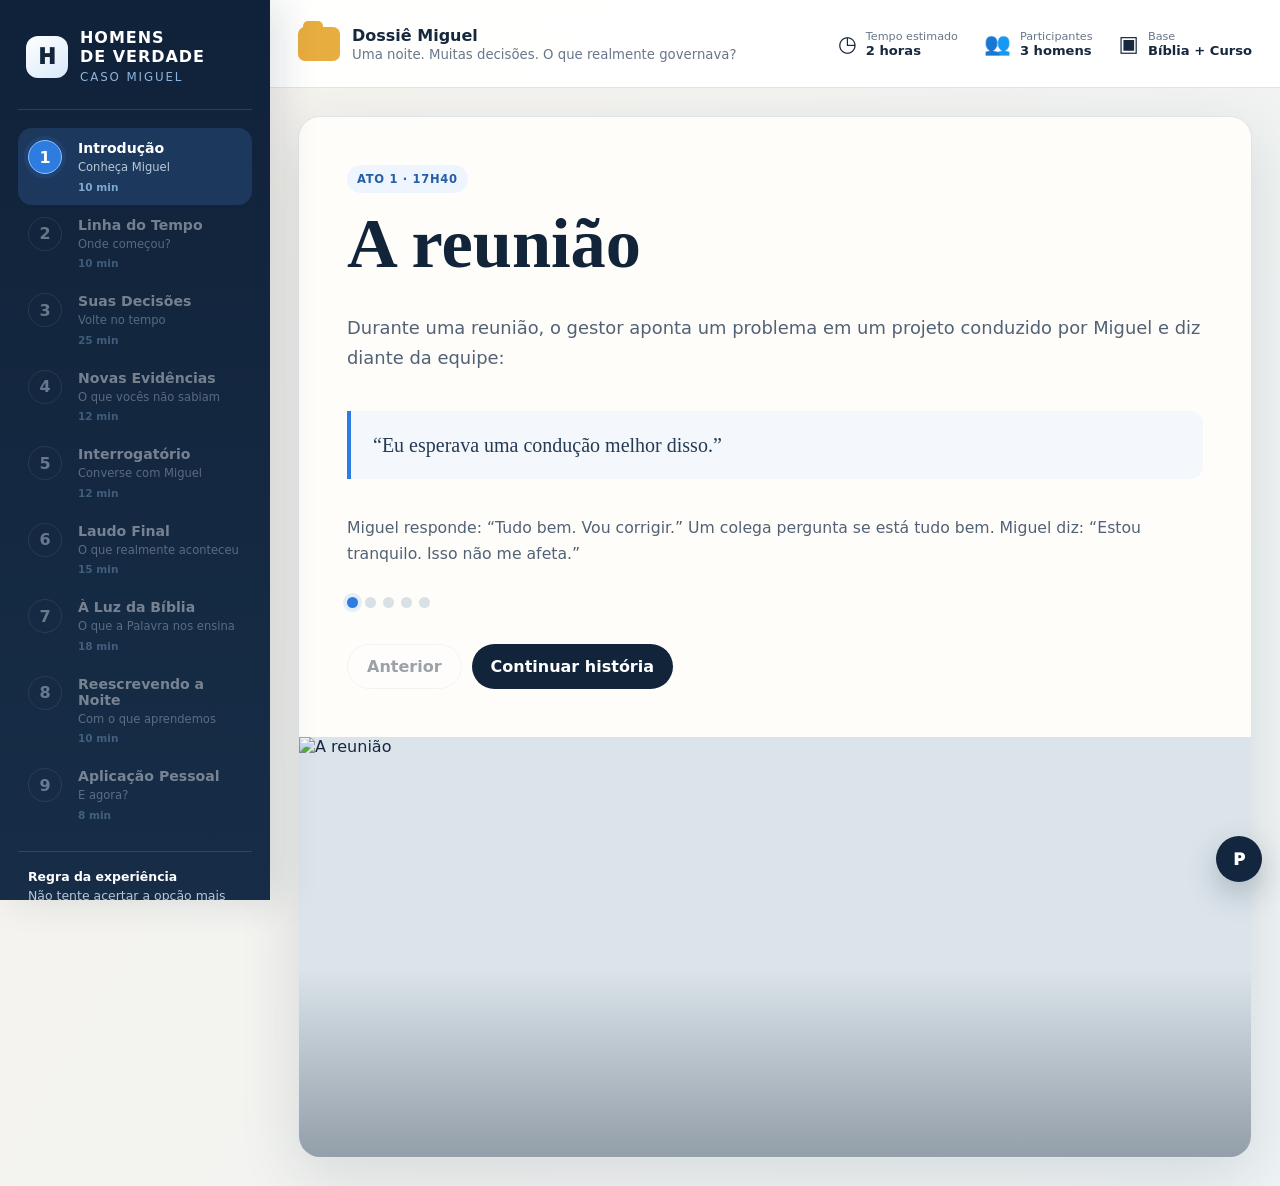
==== commit e6ab4d8d: "Corrige fluxo, bloqueios, persistência e cenários do Dossiê Miguel" ====
--- a/dossie-miguel-interativo.html
+++ b/dossie-miguel-interativo.html
@@ -6,103 +6,58 @@
 <meta name="theme-color" content="#f5f1ea">
 <title>Dossiê Miguel — Homens de Verdade</title>
 <style>
-:root{
-  --navy:#12243a;--navy2:#1d3552;--blue:#2f7ce0;--blue2:#eaf3ff;--gold:#c99435;
-  --cream:#f5f1ea;--paper:#fffdf9;--ink:#17283e;--muted:#68778b;--line:#dfe5ea;
-  --green:#5c9c7f;--red:#be665b;--amber:#d99a42;--shadow:0 18px 60px rgba(31,45,62,.13);
-}
-*{box-sizing:border-box}
-html{scroll-behavior:smooth}
-body{margin:0;background:linear-gradient(120deg,#f7f3ed,#eef3f5);color:var(--ink);font-family:Inter,system-ui,-apple-system,Segoe UI,Roboto,Arial,sans-serif}
-button,textarea{font:inherit}
-.app{min-height:100vh;display:grid;grid-template-columns:270px 1fr}
-.sidebar{
-  position:sticky;top:0;height:100vh;background:linear-gradient(180deg,#102239,#172d47);color:#fff;
-  padding:24px 18px 18px;overflow:auto;box-shadow:12px 0 36px rgba(19,36,58,.12);z-index:30
-}
-.logo{display:flex;gap:12px;align-items:center;padding:4px 8px 24px;border-bottom:1px solid rgba(255,255,255,.12)}
-.logoMark{width:42px;height:42px;border-radius:12px;background:linear-gradient(145deg,#fff,#d9e8fb);color:var(--navy);display:grid;place-items:center;font-weight:1000;font-size:1.3rem}
-.logoText strong{display:block;font-size:1rem;letter-spacing:.06em}.logoText span{font-size:.74rem;letter-spacing:.16em;color:#8fb4db;text-transform:uppercase}
-.nav{padding-top:18px}.navItem{display:grid;grid-template-columns:38px 1fr;gap:12px;align-items:start;padding:12px 10px;border-radius:14px;cursor:pointer;transition:.2s;position:relative}
-.navItem:hover{background:rgba(255,255,255,.06)}.navItem.active{background:rgba(75,139,224,.20)}
-.navNum{width:34px;height:34px;border-radius:50%;display:grid;place-items:center;border:1px solid rgba(255,255,255,.22);font-weight:900;color:#dce9f6}
-.navItem.active .navNum{background:#2f7ce0;border-color:#8bc0ff;color:white;box-shadow:0 0 0 4px rgba(47,124,224,.15)}
-.navLabel strong{display:block;font-size:.88rem}.navLabel span{display:block;font-size:.72rem;color:#b9c8d8;margin-top:4px;line-height:1.35}.navTime{font-size:.66rem;color:#7fa7cf;margin-top:5px;font-weight:800}
-.sidebarFooter{margin-top:18px;padding:15px 10px;border-top:1px solid rgba(255,255,255,.12);color:#b7c6d6;font-size:.78rem;line-height:1.55}
-.sidebarFooter b{color:#fff}
-.main{min-width:0}
-.topbar{position:sticky;top:0;z-index:20;height:88px;background:rgba(255,255,255,.92);backdrop-filter:blur(13px);border-bottom:1px solid var(--line);display:flex;align-items:center;justify-content:space-between;padding:0 28px}
-.topTitle{display:flex;align-items:center;gap:12px}.folder{width:42px;height:34px;border-radius:7px;background:#e8ad3f;position:relative}.folder:before{content:"";position:absolute;left:5px;top:-6px;width:20px;height:9px;background:#e8ad3f;border-radius:5px 5px 0 0}
-.topTitle strong{display:block}.topTitle span{display:block;color:var(--muted);font-size:.83rem;margin-top:2px}
-.meta{display:flex;gap:26px;align-items:center}.metaBox{display:flex;gap:9px;align-items:center}.metaIcon{font-size:1.35rem}.metaBox span{display:block;color:var(--muted);font-size:.7rem}.metaBox b{display:block;font-size:.82rem}
-.content{max-width:1220px;margin:0 auto;padding:28px}
-.screen{display:none}.screen.active{display:block;animation:fade .35s ease}@keyframes fade{from{opacity:0;transform:translateY(6px)}to{opacity:1;transform:none}}
-.card{background:var(--paper);border:1px solid var(--line);border-radius:22px;box-shadow:var(--shadow);overflow:hidden}
-.hero{display:grid;grid-template-columns:1.05fr .95fr;min-height:560px}
-.heroCopy{padding:48px;display:flex;flex-direction:column;justify-content:center}
-.heroImage{position:relative;min-height:420px;background:#dbe4ea}.heroImage img{width:100%;height:100%;object-fit:cover;display:block}
-.heroImage:after{content:"";position:absolute;inset:0;background:linear-gradient(180deg,transparent 55%,rgba(12,28,48,.35))}
-.badge{display:inline-flex;width:max-content;align-items:center;gap:8px;padding:7px 10px;border-radius:999px;background:#eef5ff;color:#245fa7;font-size:.72rem;font-weight:900;letter-spacing:.06em;text-transform:uppercase;margin-bottom:14px}
-h1,h2,h3{font-family:Georgia,"Times New Roman",serif;color:var(--navy);margin:0 0 14px;line-height:1.05}h1{font-size:clamp(2.6rem,5.5vw,5.2rem)}h2{font-size:clamp(2rem,4vw,3.8rem)}h3{font-size:clamp(1.25rem,2vw,1.85rem)}
-.lead{font-size:1.12rem;line-height:1.68;color:#526276}.quote{padding:19px 22px;border-left:4px solid var(--blue);background:#f4f8fd;border-radius:0 13px 13px 0;font-family:Georgia,serif;font-size:1.25rem;line-height:1.52;margin:20px 0;color:#253a53}
-.btnRow{display:flex;gap:10px;flex-wrap:wrap;margin-top:22px}.btn{border:0;border-radius:999px;padding:12px 19px;font-weight:900;cursor:pointer;transition:.2s}.btnPrimary{background:var(--navy);color:#fff}.btnPrimary:hover{transform:translateY(-1px);background:#1a3555}.btnGhost{background:#fff;border:1px solid var(--line);color:var(--navy)}.btn:disabled{opacity:.45;cursor:not-allowed}
-.sectionCard{padding:34px}.sectionHead{display:flex;justify-content:space-between;gap:16px;align-items:flex-start;margin-bottom:20px}.sectionHead p{max-width:720px;margin:0;color:var(--muted);line-height:1.55}.stepPill{white-space:nowrap;padding:8px 11px;border-radius:999px;background:#f0f5fb;color:#315a84;font-size:.74rem;font-weight:900}
-.timeline{display:grid;gap:10px;margin-top:22px}.timelineRow{display:grid;grid-template-columns:90px 1fr auto;gap:14px;align-items:center;padding:16px 18px;border:1px solid var(--line);background:#fff;border-radius:15px}.time{font-weight:1000;color:#2b67ad}.timelineRow strong{display:block}.timelineRow span{color:var(--muted);font-size:.88rem}
-.chip{border:1px solid var(--line);background:#fff;color:var(--navy);border-radius:999px;padding:8px 11px;font-weight:800;cursor:pointer}.chip.selected{background:#eaf3ff;border-color:#6ca7ef;color:#245fa7}
-.choiceLayout{display:grid;grid-template-columns:.95fr 1.05fr;gap:22px}.sceneImage{min-height:410px;border-radius:18px;overflow:hidden;position:relative;background:#e3e8ec}.sceneImage img{width:100%;height:100%;object-fit:cover;display:block}.sceneImage .caption{position:absolute;left:14px;bottom:14px;background:rgba(255,255,255,.92);padding:8px 10px;border-radius:999px;font-size:.73rem;font-weight:800;color:var(--navy)}
-.options{display:grid;gap:10px;margin-top:16px}.option{width:100%;text-align:left;border:1px solid var(--line);background:#fff;border-radius:14px;padding:14px 15px;color:var(--ink);cursor:pointer;transition:.2s;box-shadow:0 6px 18px rgba(20,36,58,.035)}.option:hover{border-color:#8ab6ea;transform:translateY(-1px)}.option.selected{border-color:#2f7ce0;background:#f1f7ff;box-shadow:0 0 0 2px rgba(47,124,224,.08) inset}.option b{display:inline-grid;place-items:center;width:28px;height:28px;border-radius:50%;background:#152a43;color:#fff;margin-right:9px}
-.decisionProgress{display:flex;gap:7px;margin:18px 0 8px}.decisionProgress i{height:5px;flex:1;background:#e5eaf0;border-radius:999px}.decisionProgress i.done{background:#2f7ce0}
-.register{display:none;margin-top:14px;padding:14px;border-radius:14px;background:#f6f8fa;border:1px solid var(--line);color:#5d6c7f}.register.show{display:block}
-.evidenceGrid{display:grid;grid-template-columns:repeat(2,1fr);gap:14px}.evidence{position:relative;background:#fff;border:1px solid var(--line);border-radius:17px;padding:19px;cursor:pointer;transition:.2s;min-height:150px}.evidence:hover{transform:translateY(-2px);box-shadow:0 12px 28px rgba(20,36,58,.08)}.evidence.locked .detail{filter:blur(6px);user-select:none}.evidence .num{font-size:.7rem;font-weight:1000;color:#9b6d22;letter-spacing:.1em}.evidence .detail{margin-top:10px;color:#516174;line-height:1.55;transition:.3s}.evidence.open{background:#fffaf0;border-color:#dfc28d}.evidence.open .detail{filter:none}
-.poll{display:flex;gap:10px;flex-wrap:wrap;margin-top:18px}
+:root{--navy:#12243a;--navy2:#1d3552;--blue:#2f7ce0;--blue2:#eaf3ff;--gold:#c99435;--cream:#f5f1ea;--paper:#fffdf9;--ink:#17283e;--muted:#68778b;--line:#dfe5ea;--green:#5c9c7f;--red:#be665b;--shadow:0 18px 60px rgba(31,45,62,.13)}
+*{box-sizing:border-box}html{scroll-behavior:smooth}body{margin:0;background:linear-gradient(120deg,#f7f3ed,#eef3f5);color:var(--ink);font-family:Inter,system-ui,-apple-system,Segoe UI,Roboto,Arial,sans-serif}button,textarea{font:inherit}
+.app{min-height:100vh;display:grid;grid-template-columns:270px 1fr}.sidebar{position:sticky;top:0;height:100vh;background:linear-gradient(180deg,#102239,#172d47);color:#fff;padding:24px 18px 18px;overflow:auto;box-shadow:12px 0 36px rgba(19,36,58,.12);z-index:30}
+.logo{display:flex;gap:12px;align-items:center;padding:4px 8px 24px;border-bottom:1px solid rgba(255,255,255,.12)}.logoMark{width:42px;height:42px;border-radius:12px;background:linear-gradient(145deg,#fff,#d9e8fb);color:var(--navy);display:grid;place-items:center;font-weight:1000;font-size:1.3rem}.logoText strong{display:block;font-size:1rem;letter-spacing:.06em}.logoText span{font-size:.74rem;letter-spacing:.16em;color:#8fb4db;text-transform:uppercase}
+.nav{padding-top:18px}.navItem{display:grid;grid-template-columns:38px 1fr;gap:12px;align-items:start;padding:12px 10px;border-radius:14px;cursor:pointer;transition:.2s;position:relative}.navItem:hover:not(.locked){background:rgba(255,255,255,.06)}.navItem.active{background:rgba(75,139,224,.20)}.navItem.locked{opacity:.42;cursor:not-allowed}.navNum{width:34px;height:34px;border-radius:50%;display:grid;place-items:center;border:1px solid rgba(255,255,255,.22);font-weight:900;color:#dce9f6}.navItem.active .navNum{background:#2f7ce0;border-color:#8bc0ff;color:#fff;box-shadow:0 0 0 4px rgba(47,124,224,.15)}.navItem.done .navNum{background:#5c9c7f;border-color:#98d0b8}.navLabel strong{display:block;font-size:.88rem}.navLabel span{display:block;font-size:.72rem;color:#b9c8d8;margin-top:4px;line-height:1.35}.navTime{font-size:.66rem;color:#7fa7cf;margin-top:5px;font-weight:800}.sidebarFooter{margin-top:18px;padding:15px 10px;border-top:1px solid rgba(255,255,255,.12);color:#b7c6d6;font-size:.78rem;line-height:1.55}.sidebarFooter b{color:#fff}
+.main{min-width:0}.topbar{position:sticky;top:0;z-index:20;min-height:88px;background:rgba(255,255,255,.94);backdrop-filter:blur(13px);border-bottom:1px solid var(--line);display:flex;align-items:center;justify-content:space-between;padding:12px 28px}.topTitle{display:flex;align-items:center;gap:12px}.folder{width:42px;height:34px;border-radius:7px;background:#e8ad3f;position:relative}.folder:before{content:"";position:absolute;left:5px;top:-6px;width:20px;height:9px;background:#e8ad3f;border-radius:5px 5px 0 0}.topTitle strong{display:block}.topTitle span{display:block;color:var(--muted);font-size:.83rem;margin-top:2px}.meta{display:flex;gap:26px;align-items:center}.metaBox{display:flex;gap:9px;align-items:center}.metaIcon{font-size:1.35rem}.metaBox span{display:block;color:var(--muted);font-size:.7rem}.metaBox b{display:block;font-size:.82rem}
+.content{max-width:1220px;margin:0 auto;padding:28px}.screen{display:none}.screen.active{display:block;animation:fade .35s ease}@keyframes fade{from{opacity:0;transform:translateY(6px)}to{opacity:1;transform:none}}.card{background:var(--paper);border:1px solid var(--line);border-radius:22px;box-shadow:var(--shadow);overflow:hidden}.hero{display:grid;grid-template-columns:1.05fr .95fr;min-height:560px}.heroCopy{padding:48px;display:flex;flex-direction:column;justify-content:center}.heroImage{position:relative;min-height:420px;background:#dbe4ea}.heroImage img{width:100%;height:100%;object-fit:cover;display:block}.heroImage:after{content:"";position:absolute;inset:0;background:linear-gradient(180deg,transparent 55%,rgba(12,28,48,.35))}
+.badge{display:inline-flex;width:max-content;align-items:center;gap:8px;padding:7px 10px;border-radius:999px;background:#eef5ff;color:#245fa7;font-size:.72rem;font-weight:900;letter-spacing:.06em;text-transform:uppercase;margin-bottom:14px}h1,h2,h3{font-family:Georgia,"Times New Roman",serif;color:var(--navy);margin:0 0 14px;line-height:1.05}h1{font-size:clamp(2.6rem,5.5vw,5.2rem)}h2{font-size:clamp(2rem,4vw,3.8rem)}h3{font-size:clamp(1.25rem,2vw,1.85rem)}.lead{font-size:1.12rem;line-height:1.68;color:#526276}.quote{padding:19px 22px;border-left:4px solid var(--blue);background:#f4f8fd;border-radius:0 13px 13px 0;font-family:Georgia,serif;font-size:1.25rem;line-height:1.52;margin:20px 0;color:#253a53}.btnRow{display:flex;gap:10px;flex-wrap:wrap;margin-top:22px}.btn{border:0;border-radius:999px;padding:12px 19px;font-weight:900;cursor:pointer;transition:.2s}.btnPrimary{background:var(--navy);color:#fff}.btnPrimary:hover{transform:translateY(-1px);background:#1a3555}.btnGhost{background:#fff;border:1px solid var(--line);color:var(--navy)}.btn:disabled{opacity:.42;cursor:not-allowed;transform:none}
+.sectionCard{padding:34px}.sectionHead{display:flex;justify-content:space-between;gap:16px;align-items:flex-start;margin-bottom:20px}.sectionHead p{max-width:720px;margin:0;color:var(--muted);line-height:1.55}.stepPill{white-space:nowrap;padding:8px 11px;border-radius:999px;background:#f0f5fb;color:#315a84;font-size:.74rem;font-weight:900}.storyDots,.decisionDots{display:flex;gap:7px;margin:14px 0}.storyDots button,.decisionDots button{width:11px;height:11px;border-radius:50%;border:0;background:#d8e0e8;padding:0;cursor:pointer}.storyDots button.active,.decisionDots button.active{background:#2f7ce0;box-shadow:0 0 0 4px rgba(47,124,224,.12)}.decisionDots button.done{background:#5c9c7f}
+.timeline{display:grid;gap:10px;margin-top:22px}.timelineRow{display:grid;grid-template-columns:90px 1fr auto;gap:14px;align-items:center;padding:16px 18px;border:1px solid var(--line);background:#fff;border-radius:15px}.time{font-weight:1000;color:#2b67ad}.timelineRow strong{display:block}.timelineRow span{color:var(--muted);font-size:.88rem}.chip{border:1px solid var(--line);background:#fff;color:var(--navy);border-radius:999px;padding:8px 11px;font-weight:800;cursor:pointer}.chip.selected{background:#eaf3ff;border-color:#6ca7ef;color:#245fa7}
+.choiceLayout{display:grid;grid-template-columns:.95fr 1.05fr;gap:22px}.sceneImage{min-height:410px;border-radius:18px;overflow:hidden;position:relative;background:#e3e8ec}.sceneImage img{width:100%;height:100%;object-fit:cover;display:block}.sceneImage .caption{position:absolute;left:14px;bottom:14px;background:rgba(255,255,255,.92);padding:8px 10px;border-radius:999px;font-size:.73rem;font-weight:800;color:var(--navy)}.options{display:grid;gap:10px;margin-top:16px}.option{width:100%;text-align:left;border:1px solid var(--line);background:#fff;border-radius:14px;padding:14px 15px;color:var(--ink);cursor:pointer;transition:.2s;box-shadow:0 6px 18px rgba(20,36,58,.035)}.option:hover{border-color:#8ab6ea;transform:translateY(-1px)}.option.selected{border-color:#2f7ce0;background:#f1f7ff;box-shadow:0 0 0 2px rgba(47,124,224,.08) inset}.option b{display:inline-grid;place-items:center;width:28px;height:28px;border-radius:50%;background:#152a43;color:#fff;margin-right:9px}.register{display:none;margin-top:14px;padding:14px;border-radius:14px;background:#f6f8fa;border:1px solid var(--line);color:#5d6c7f}.register.show{display:block}
+.evidenceGrid{display:grid;grid-template-columns:repeat(2,1fr);gap:14px}.evidence{position:relative;background:#fff;border:1px solid var(--line);border-radius:17px;padding:19px;transition:.2s;min-height:150px}.evidence.clickable{cursor:pointer}.evidence.clickable:hover{transform:translateY(-2px);box-shadow:0 12px 28px rgba(20,36,58,.08)}.evidence.locked{opacity:.52}.evidence.locked .detail{filter:blur(6px);user-select:none}.evidence .num{font-size:.7rem;font-weight:1000;color:#9b6d22;letter-spacing:.1em}.evidence .detail{margin-top:10px;color:#516174;line-height:1.55;transition:.3s}.evidence.open{background:#fffaf0;border-color:#dfc28d}.evidence.open .detail{filter:none}.poll{display:flex;gap:10px;flex-wrap:wrap;margin-top:18px}
 .interrogationGrid{display:grid;grid-template-columns:repeat(2,1fr);gap:12px}.qCard{border:1px solid var(--line);border-radius:15px;background:#fff;padding:17px;cursor:pointer;transition:.2s}.qCard:hover{border-color:#8ab6ea}.qCard.open{background:#f6f9fd}.qCard .answer{display:none;color:#566579;line-height:1.55;margin-top:11px;padding-top:11px;border-top:1px dashed #ccd6df}.qCard.open .answer{display:block}
-.reportBanner{background:linear-gradient(120deg,#13263f,#24486e);color:#fff;padding:28px;border-radius:19px;margin-bottom:16px}.reportBanner h3{color:white}.reportBanner p{color:#d6e2ee;line-height:1.6}
-.reportGrid{display:grid;grid-template-columns:repeat(2,1fr);gap:13px}.reportCard{background:#fff;border:1px solid var(--line);border-radius:15px;padding:17px}.reportCard b{color:#7d5a20}.reportCard p{color:#5c6a7c;line-height:1.5}
-.chain{display:flex;flex-wrap:wrap;gap:8px;align-items:center;margin:20px 0}.chain span{padding:9px 11px;border-radius:999px;background:#eef4fb;color:#254c75;font-weight:900;font-size:.79rem}.chain em{font-style:normal;color:#97a4b2;font-weight:900}
-.bibleGrid{display:grid;grid-template-columns:repeat(2,1fr);gap:13px}.bibleCard{background:#fff;border:1px solid var(--line);border-radius:16px;overflow:hidden}.bibleHead{padding:16px 18px;background:#f7f9fb;display:flex;justify-content:space-between;align-items:center;cursor:pointer}.bibleHead strong{color:var(--navy)}.bibleBody{display:none;padding:18px;color:#536276;line-height:1.6}.bibleCard.open .bibleBody{display:block}.bibleQuestion{font-family:Georgia,serif;font-size:1.1rem;color:#263b54;margin-bottom:12px}
-.rewriteGrid{display:grid;grid-template-columns:repeat(2,1fr);gap:14px}.rewrite{background:#fff;border:1px solid var(--line);border-radius:15px;padding:16px}.rewrite label{display:block;font-weight:900;color:var(--navy);margin-bottom:8px}.rewrite textarea,.mirror textarea{width:100%;min-height:110px;border:1px solid #d6dfe7;border-radius:12px;padding:12px;color:var(--ink);background:#fff;resize:vertical}
-.mirrorGrid{display:grid;grid-template-columns:repeat(2,1fr);gap:14px}.mirror{background:#fff;border:1px solid var(--line);border-radius:15px;padding:16px}.mirror label{display:block;color:var(--navy);font-weight:900;margin-bottom:8px}
-.teacher{position:fixed;right:18px;bottom:18px;z-index:60;width:46px;height:46px;border:0;border-radius:50%;background:#13263f;color:#fff;font-weight:1000;cursor:pointer;box-shadow:0 12px 30px rgba(19,38,63,.25)}.teacherPanel{display:none;position:fixed;right:74px;bottom:18px;z-index:60;width:min(420px,calc(100vw - 100px));max-height:64vh;overflow:auto;background:#fff;border:1px solid var(--line);border-radius:17px;padding:18px;box-shadow:var(--shadow)}.teacherPanel.show{display:block}.teacherPanel h4{margin:0 0 8px;color:var(--navy)}.teacherPanel p{margin:0;color:#536276;line-height:1.55}
-.mobileNav{display:none}
-@media(max-width:980px){
-  .app{grid-template-columns:1fr}.sidebar{display:none}.topbar{height:auto;padding:12px 15px;gap:10px;flex-wrap:wrap}.meta{gap:12px}.metaBox:nth-child(2){display:none}.content{padding:15px}.hero,.choiceLayout{grid-template-columns:1fr}.heroImage{min-height:320px}.heroCopy{padding:28px}.mobileNav{display:flex;overflow:auto;gap:7px;width:100%;padding-top:8px}.mobileNav button{white-space:nowrap;border:1px solid var(--line);background:#fff;padding:8px 10px;border-radius:999px;color:var(--navy);font-size:.75rem;font-weight:900}.mobileNav button.active{background:#eaf3ff;border-color:#6ca7ef;color:#245fa7}
-}
+.reportBanner{background:linear-gradient(120deg,#13263f,#24486e);color:#fff;padding:28px;border-radius:19px;margin-bottom:16px}.reportBanner h3{color:#fff}.reportBanner p{color:#d6e2ee;line-height:1.6}.reportGrid{display:grid;grid-template-columns:repeat(2,1fr);gap:13px}.reportCard{background:#fff;border:1px solid var(--line);border-radius:15px;padding:17px}.reportCard b{color:#7d5a20}.reportCard p{color:#5c6a7c;line-height:1.5}.chain{display:flex;flex-wrap:wrap;gap:8px;align-items:center;margin:20px 0}.chain span{padding:9px 11px;border-radius:999px;background:#eef4fb;color:#254c75;font-weight:900;font-size:.79rem}.chain em{font-style:normal;color:#97a4b2;font-weight:900}
+.bibleGrid{display:grid;grid-template-columns:repeat(2,1fr);gap:13px}.bibleCard{background:#fff;border:1px solid var(--line);border-radius:16px;overflow:hidden}.bibleHead{padding:16px 18px;background:#f7f9fb;display:flex;justify-content:space-between;align-items:center;cursor:pointer}.bibleHead strong{color:var(--navy)}.bibleBody{display:none;padding:18px;color:#536276;line-height:1.6}.bibleCard.open .bibleBody{display:block}.bibleQuestion{font-family:Georgia,serif;font-size:1.1rem;color:#263b54;margin-bottom:12px}.rewriteGrid,.mirrorGrid{display:grid;grid-template-columns:repeat(2,1fr);gap:14px}.rewrite,.mirror{background:#fff;border:1px solid var(--line);border-radius:15px;padding:16px}.rewrite label,.mirror label{display:block;font-weight:900;color:var(--navy);margin-bottom:8px}.rewrite textarea,.mirror textarea{width:100%;min-height:110px;border:1px solid #d6dfe7;border-radius:12px;padding:12px;color:var(--ink);background:#fff;resize:vertical}
+.notice{padding:12px 14px;border-radius:12px;background:#fff7e8;border:1px solid #ecd39e;color:#72551f;margin-top:14px;font-size:.88rem}.toast{position:fixed;left:50%;bottom:24px;transform:translate(-50%,20px);opacity:0;pointer-events:none;z-index:100;background:#12243a;color:#fff;padding:11px 16px;border-radius:999px;box-shadow:var(--shadow);transition:.25s}.toast.show{opacity:1;transform:translate(-50%,0)}
+.teacher{position:fixed;right:18px;bottom:18px;z-index:60;width:46px;height:46px;border:0;border-radius:50%;background:#13263f;color:#fff;font-weight:1000;cursor:pointer;box-shadow:0 12px 30px rgba(19,38,63,.25)}.teacherPanel{display:none;position:fixed;right:74px;bottom:18px;z-index:60;width:min(420px,calc(100vw - 100px));max-height:64vh;overflow:auto;background:#fff;border:1px solid var(--line);border-radius:17px;padding:18px;box-shadow:var(--shadow)}.teacherPanel.show{display:block}.teacherPanel h4{margin:0 0 8px;color:var(--navy)}.teacherPanel p{margin:0;color:#536276;line-height:1.55}.teacherPanel button{margin-top:12px}.mobileNav{display:none}
+@media(max-width:980px){.app{grid-template-columns:1fr}.sidebar{display:none}.topbar{height:auto;padding:12px 15px;gap:10px;flex-wrap:wrap}.meta{gap:12px}.metaBox:nth-child(2){display:none}.content{padding:15px}.hero,.choiceLayout{grid-template-columns:1fr}.heroImage{min-height:320px}.heroCopy{padding:28px}.mobileNav{display:flex;overflow:auto;gap:7px;width:100%;padding-top:8px}.mobileNav button{white-space:nowrap;border:1px solid var(--line);background:#fff;padding:8px 10px;border-radius:999px;color:var(--navy);font-size:.75rem;font-weight:900}.mobileNav button.active{background:#eaf3ff;border-color:#6ca7ef;color:#245fa7}.mobileNav button.locked{opacity:.4}}
 @media(max-width:680px){.meta{display:none}.evidenceGrid,.interrogationGrid,.reportGrid,.bibleGrid,.rewriteGrid,.mirrorGrid{grid-template-columns:1fr}.timelineRow{grid-template-columns:68px 1fr}.timelineRow .chip{grid-column:2}}
 </style>
 </head>
 <body>
 <div class="app">
 <aside class="sidebar">
-  <div class="logo"><div class="logoMark">H</div><div class="logoText"><strong>HOMENS<br>DE VERDADE</strong><span>Caso Miguel</span></div></div>
-  <nav class="nav" id="nav"></nav>
-  <div class="sidebarFooter"><b>Regra da experiência</b><br>Não tente acertar a opção mais espiritual. Escolha o que parece mais realista. O laudo vem depois.</div>
+<div class="logo"><div class="logoMark">H</div><div class="logoText"><strong>HOMENS<br>DE VERDADE</strong><span>Caso Miguel</span></div></div>
+<nav class="nav" id="nav"></nav>
+<div class="sidebarFooter"><b>Regra da experiência</b><br>Não tente acertar a opção mais espiritual. Escolha o que parece mais realista. O laudo vem depois.</div>
 </aside>
 <main class="main">
-  <header class="topbar">
-    <div class="topTitle"><div class="folder"></div><div><strong>Dossiê Miguel</strong><span>Uma noite. Muitas decisões. O que realmente governava?</span></div></div>
-    <div class="meta">
-      <div class="metaBox"><div class="metaIcon">◷</div><div><span>Tempo estimado</span><b>2 horas</b></div></div>
-      <div class="metaBox"><div class="metaIcon">👥</div><div><span>Participantes</span><b>3 homens</b></div></div>
-      <div class="metaBox"><div class="metaIcon">▣</div><div><span>Base</span><b>Bíblia + Curso</b></div></div>
-    </div>
-    <div class="mobileNav" id="mobileNav"></div>
-  </header>
-  <div class="content" id="content"></div>
+<header class="topbar">
+<div class="topTitle"><div class="folder"></div><div><strong>Dossiê Miguel</strong><span>Uma noite. Muitas decisões. O que realmente governava?</span></div></div>
+<div class="meta"><div class="metaBox"><div class="metaIcon">◷</div><div><span>Tempo estimado</span><b>2 horas</b></div></div><div class="metaBox"><div class="metaIcon">👥</div><div><span>Participantes</span><b>3 homens</b></div></div><div class="metaBox"><div class="metaIcon">▣</div><div><span>Base</span><b>Bíblia + Curso</b></div></div></div>
+<div class="mobileNav" id="mobileNav"></div>
+</header>
+<div class="content" id="content"></div>
 </main>
 </div>
 <button class="teacher" id="teacherBtn">P</button>
-<div class="teacherPanel" id="teacherPanel"><h4>Nota do professor</h4><p id="teacherText"></p></div>
+<div class="teacherPanel" id="teacherPanel"><h4>Nota do professor</h4><p id="teacherText"></p><button class="btn btnGhost" onclick="toggleTeacherUnlock()">Liberar/limitar navegação</button></div>
+<div class="toast" id="toast"></div>
+
 <script>
 const sections=[
-{n:1,title:"Introdução",sub:"Conheça Miguel",time:"8 min"},
+{n:1,title:"Introdução",sub:"Conheça Miguel",time:"10 min"},
 {n:2,title:"Linha do Tempo",sub:"Onde começou?",time:"10 min"},
 {n:3,title:"Suas Decisões",sub:"Volte no tempo",time:"25 min"},
-{n:4,title:"Novas Evidências",sub:"O que vocês não sabiam",time:"10 min"},
+{n:4,title:"Novas Evidências",sub:"O que vocês não sabiam",time:"12 min"},
 {n:5,title:"Interrogatório",sub:"Converse com Miguel",time:"12 min"},
 {n:6,title:"Laudo Final",sub:"O que realmente aconteceu",time:"15 min"},
 {n:7,title:"À Luz da Bíblia",sub:"O que a Palavra nos ensina",time:"18 min"},
-{n:8,title:"Reescrevendo a Noite",sub:"Com o que aprendemos",time:"12 min"},
-{n:9,title:"Aplicação Pessoal",sub:"E agora?",time:"10 min"}
+{n:8,title:"Reescrevendo a Noite",sub:"Com o que aprendemos",time:"10 min"},
+{n:9,title:"Aplicação Pessoal",sub:"E agora?",time:"8 min"}
 ];
 const photos={
 office:"https://images.unsplash.com/photo-1758874383583-59c39da93e40?auto=format&fit=crop&fm=jpg&q=82&w=1800",
@@ -111,167 +66,106 @@
 home:"https://images.unsplash.com/photo-1758876021591-4a48ab8968b6?auto=format&fit=crop&fm=jpg&q=82&w=1800",
 phone:"https://images.unsplash.com/photo-1758876021591-4a48ab8968b6?auto=format&fit=crop&fm=jpg&q=82&w=1800"
 };
+const story=[
+{time:"17h40",title:"A reunião",img:"office",body:"Durante uma reunião, o gestor aponta um problema em um projeto conduzido por Miguel e diz diante da equipe:",quote:"“Eu esperava uma condução melhor disso.”",extra:"Miguel responde: “Tudo bem. Vou corrigir.” Um colega pergunta se está tudo bem. Miguel diz: “Estou tranquilo. Isso não me afeta.”"},
+{time:"18h05",title:"No carro",img:"car",body:"A reunião começa a se repetir dentro da cabeça de Miguel.",quote:"“Ele fez isso para me diminuir.” · “Ninguém respeita o que eu faço.” · “Se eu não provar que sou bom, vão passar por cima de mim.”",extra:"O fato externo permaneceu o mesmo. O significado interno começou a crescer."},
+{time:"20h10",title:"O cancelamento",img:"friends",body:"Miguel tinha combinado de encontrar alguns amigos. Cancela e diz que está cansado.",quote:"“Hoje não vou. Preciso ficar quieto.”",extra:"Em casa, pede mais comida do que normalmente pediria e começa a alternar entre vídeos, redes e conteúdo aleatório."},
+{time:"21h22",title:"A comparação",img:"home",body:"Entre um vídeo e outro, Miguel vê gente viajando, sendo promovida, namorando e casando.",quote:"“Todo mundo está avançando e eu estou ficando para trás.”",extra:"Uma hora passa. Depois outra. O problema do trabalho não foi resolvido; a sensação dentro dele também não."},
+{time:"23h34",title:"A negociação",img:"phone",body:"Surge conteúdo sensual. Miguel fecha. Alguns minutos depois, volta.",quote:"“Só vou olhar.” · “Eu já estou mal mesmo.” · “É só hoje.” · “Amanhã eu recomeço.”",extra:"Às 00h17, depois da queda, ele pensa: “Sou muito fraco. Deus deve estar cansado de mim.”"}
+];
 const decisions=[
-{time:"17:42",title:"Dois minutos depois",img:"office",text:"A reunião acabou. Miguel ainda tem quase duas horas de expediente.",q:"Sem pensar no ideal: o que ele faz agora?",opts:[
-["Volta para a mesa e começa a corrigir o projeto imediatamente.","responsabilidade","desempenho pode virar tentativa de recuperar valor"],
-["Vai buscar água ou café e fica alguns minutos sozinho.","pausa","a pausa pode virar adiamento sem enfrentamento"],
-["Manda ao gestor: “Depois queria entender melhor seu ponto.”","clareza","a conversa também pode servir para se justificar"],
-["Manda a um colega: “Você também achou desnecessário o jeito que ele falou?”","validação","a pergunta já conduz a resposta do colega"]
-]},
-{time:"18:18",title:"No caminho para casa",img:"car",text:"A reunião volta à cabeça. Miguel percebe que está irritado.",q:"Qual reação parece mais realista?",opts:[
-["Coloca música ou podcast e tenta parar de pensar nisso.","distração","pode apenas empurrar o assunto para depois"],
-["Repete a reunião mentalmente e monta o que gostaria de ter respondido.","controle","ruminação pode fortalecer a própria narrativa"],
-["Manda áudio: “Dia péssimo. Acho que meu chefe passou do ponto.”","conexão","ele já apresenta interpretação como fato"],
-["Para para comer ou tomar algo antes de seguir para casa.","conforto","o consumo pode virar rota automática de regulação"]
-]},
-{time:"19:32",title:"Uma publicação no feed",img:"phone",text:"Miguel vê alguém da mesma idade anunciando uma promoção profissional.",q:"Qual pensamento parece mais provável surgir primeiro?",opts:[
-["“Eu devia estar mais longe na carreira.”","comparação","crescimento pode virar cobrança identitária"],
-["“Preciso procurar outra oportunidade.”","movimento","uma decisão grande pode nascer de emoção não examinada"],
-["“Que bom para ele.” e continua rolando o feed.","normalidade","seguir rolando ainda pode alimentar comparação"],
-["“Meu problema é que me acomodei.”","autocrítica","a crítica pode virar acusação total contra si"]
-]},
-{time:"20:05",title:"O compromisso da noite",img:"friends",text:"Miguel tinha marcado de encontrar três amigos. Está cansado e sem muita vontade.",q:"O que ele provavelmente faria?",opts:[
-["Vai e tenta agir normalmente para ver se melhora.","presença","pode estar acompanhado e continuar escondido"],
-["Cancela e diz que está cansado; prefere ficar em casa.","descanso","ficar sozinho pode ser o caminho mais confortável para não ser visto"],
-["Vai, fica pouco tempo e volta cedo.","equilíbrio","cumprir presença não significa permitir conversa real"],
-["Manda: “Hoje estou meio estranho. Vocês vão ficar até que horas?”","abertura","a porta foi aberta, mas ainda pode ser fechada"]
-]},
-{time:"21:22",title:"Finalmente em casa",img:"home",text:"O apartamento está silencioso. O trabalho e a comparação continuam dentro dele.",q:"O que ele faz primeiro?",opts:[
-["Abre o notebook e adianta trabalho para segunda.","produtividade","produção pode virar tentativa de recuperar valor"],
-["Pede comida, escolhe uma série e deixa para amanhã.","lazer","a questão é o papel que isso exerce nessa noite"],
-["Deita no sofá e passa vídeos curtos sem escolher nada.","automatismo","o fluxo aumenta estímulo e prolonga a fuga"],
-["Toma banho, fica sem tela e depois decide o que fazer.","regulação","acalmar ajuda, mas não resolve sozinho o coração"]
-]},
-{time:"22:04",title:"Uma mensagem chega",img:"home",text:"Um amigo manda: “Sumiu hoje. Tudo certo?”",q:"Qual resposta é mais provável?",opts:[
-["“Tudo certo, só cansado.”","proteção","pode ser verdade parcial usada para continuar invisível"],
-["“Dia ruim no trabalho. Depois te conto.”","abertura","cria uma ponte, mas ainda pode não atravessá-la"],
-["Visualiza e responde só no dia seguinte.","adiamento","ganha espaço, mas mantém isolamento"],
-["Responde com uma piada e muda de assunto.","máscara","humor pode aliviar e também esconder"]
-]},
-{time:"23:31",title:"Um conteúdo aparece",img:"phone",text:"Miguel está no celular e surge uma sequência de imagens sensuais. Ele percebe que está vulnerável.",q:"Qual reação parece mais realista?",opts:[
-["Passa rápido para o próximo conteúdo e continua no aplicativo.","desvio","o ambiente e a vulnerabilidade continuam iguais"],
-["Fecha o aplicativo e abre outro.","mudança","trocar o estímulo pode manter a mesma lógica de fuga"],
-["Fica alguns segundos, fecha e diz que não vai voltar.","limite","a negociação com o limite já começou"],
-["Coloca o celular virado para baixo e vai para outro cômodo.","distância","mudar ambiente ajuda, mas não explica toda a cadeia"]
-]},
-{time:"00:17",title:"Depois da noite",img:"home",text:"Miguel deita cansado, envergonhado e ainda pensando no trabalho.",q:"Qual frase mais combina com o que ele pensa?",opts:[
-["“Amanhã eu me organizo e não deixo isso acontecer de novo.”","controle","estrutura ajuda, mas pode ignorar o que alimentou a noite"],
-["“Sou fraco demais. Deus deve estar cansado de mim.”","vergonha","condenação pode aprofundar o ciclo"],
-["“Foi só um dia ruim. Melhor esquecer.”","minimização","ignorar reduz dor, mas também aprendizado"],
-["“Preciso entender como cheguei até aqui.”","consciência","entender é importante, mas não substitui mudança concreta"]
-]}
+{time:"17:42",title:"Dois minutos depois",img:"office",text:"A reunião acabou. Miguel ainda tem quase duas horas de expediente.",q:"Sem pensar no ideal: o que ele faz agora?",opts:[["Volta para a mesa e começa a corrigir o projeto imediatamente.","responsabilidade","desempenho pode virar tentativa de recuperar valor"],["Vai buscar água ou café e fica alguns minutos sozinho.","pausa","a pausa pode virar adiamento sem enfrentamento"],["Manda ao gestor: “Depois queria entender melhor seu ponto.”","clareza","a conversa também pode servir para se justificar"],["Manda a um colega: “Você também achou desnecessário o jeito que ele falou?”","validação","a pergunta já conduz a resposta do colega"]]},
+{time:"18:18",title:"No caminho para casa",img:"car",text:"A reunião volta à cabeça. Miguel percebe que está irritado.",q:"Qual reação parece mais realista?",opts:[["Coloca música ou podcast e tenta parar de pensar nisso.","distração","pode apenas empurrar o assunto para depois"],["Repete a reunião mentalmente e monta o que gostaria de ter respondido.","controle","ruminação pode fortalecer a própria narrativa"],["Manda áudio: “Dia péssimo. Acho que meu chefe passou do ponto.”","conexão","ele já apresenta interpretação como fato"],["Para para comer ou tomar algo antes de seguir para casa.","conforto","o consumo pode virar rota automática de regulação"]]},
+{time:"19:32",title:"Uma publicação no feed",img:"phone",text:"Miguel vê alguém da mesma idade anunciando uma promoção profissional.",q:"Qual pensamento parece mais provável surgir primeiro?",opts:[["“Eu devia estar mais longe na carreira.”","comparação","crescimento pode virar cobrança identitária"],["“Preciso procurar outra oportunidade.”","movimento","uma decisão grande pode nascer de emoção não examinada"],["“Que bom para ele.” e continua rolando o feed.","normalidade","seguir rolando ainda pode alimentar comparação"],["“Meu problema é que me acomodei.”","autocrítica","a crítica pode virar acusação total contra si"]]},
+{time:"20:05",title:"O compromisso da noite",img:"friends",text:"Miguel tinha marcado de encontrar três amigos. Está cansado e sem muita vontade.",q:"O que ele provavelmente faria?",opts:[["Vai e tenta agir normalmente para ver se melhora.","presença","pode estar acompanhado e continuar escondido"],["Cancela e diz que está cansado; prefere ficar em casa.","descanso","ficar sozinho pode ser o caminho mais confortável para não ser visto"],["Vai, fica pouco tempo e volta cedo.","equilíbrio","cumprir presença não significa permitir conversa real"],["Manda: “Hoje estou meio estranho. Vocês vão ficar até que horas?”","abertura","a porta foi aberta, mas ainda pode ser fechada"]]},
+{time:"21:22",title:"Finalmente em casa",img:"home",text:"O apartamento está silencioso. O trabalho e a comparação continuam dentro dele.",q:"O que ele faz primeiro?",opts:[["Abre o notebook e adianta trabalho para segunda.","produtividade","produção pode virar tentativa de recuperar valor"],["Pede comida, escolhe uma série e deixa para amanhã.","lazer","a questão é o papel que isso exerce nessa noite"],["Deita no sofá e passa vídeos curtos sem escolher nada.","automatismo","o fluxo aumenta estímulo e prolonga a fuga"],["Toma banho, fica sem tela e depois decide o que fazer.","regulação","acalmar ajuda, mas não resolve sozinho o coração"]]},
+{time:"22:04",title:"Uma mensagem chega",img:"home",text:"Um amigo manda: “Sumiu hoje. Tudo certo?”",q:"Qual resposta é mais provável?",opts:[["“Tudo certo, só cansado.”","proteção","pode ser verdade parcial usada para continuar invisível"],["“Dia ruim no trabalho. Depois te conto.”","abertura","cria uma ponte, mas ainda pode não atravessá-la"],["Visualiza e responde só no dia seguinte.","adiamento","ganha espaço, mas mantém isolamento"],["Responde com uma piada e muda de assunto.","máscara","humor pode aliviar e também esconder"]]},
+{time:"23:31",title:"Um conteúdo aparece",img:"phone",text:"Miguel está no celular e surge uma sequência de imagens sensuais. Ele percebe que está vulnerável.",q:"Qual reação parece mais realista?",opts:[["Passa rápido para o próximo conteúdo e continua no aplicativo.","desvio","o ambiente e a vulnerabilidade continuam iguais"],["Fecha o aplicativo e abre outro.","mudança","trocar o estímulo pode manter a mesma lógica de fuga"],["Fica alguns segundos, fecha e diz que não vai voltar.","limite","a negociação com o limite já começou"],["Coloca o celular virado para baixo e vai para outro cômodo.","distância","mudar ambiente ajuda, mas não explica toda a cadeia"]]},
+{time:"00:17",title:"Depois da noite",img:"home",text:"Miguel deita cansado, envergonhado e ainda pensando no trabalho.",q:"Qual frase mais combina com o que ele pensa?",opts:[["“Amanhã eu me organizo e não deixo isso acontecer de novo.”","controle","estrutura ajuda, mas pode ignorar o que alimentou a noite"],["“Sou fraco demais. Deus deve estar cansado de mim.”","vergonha","condenação pode aprofundar o ciclo"],["“Foi só um dia ruim. Melhor esquecer.”","minimização","ignorar reduz dor, mas também aprendizado"],["“Preciso entender como cheguei até aqui.”","consciência","entender é importante, mas não substitui mudança concreta"]]}
 ];
-const state={sec:1,decision:0,choices:[],timeline:[],openedEvidence:0,openedQ:0};
-const teacherNotes={
-1:"8 min. Apresente Miguel e a regra: não existe opção religiosa escondida. Não revele o tema central antes da hora.",
-2:"10 min. Cada homem defende onde acha que o problema começou. Marque mais de um horário se houver divergência.",
-3:"25 min. São 8 microdecisões, mas rápidas. Dê cerca de 2–3 min por cena: 1 escolhe, os outros questionam, registra e segue.",
-4:"10 min. Revele uma evidência por vez. Pergunte: isso muda compreensão? Não responda ainda se muda responsabilidade.",
-5:"12 min. Cada homem escolhe duas perguntas. Abra até 6 se a conversa estiver boa; pare em 4 se estiver longa.",
-6:"15 min. Aqui você ensina a cadeia e revisa as escolhas do grupo. Não transforme o relatório em diagnóstico psicológico.",
-7:"18 min. Leia os textos na Bíblia. O site traz perguntas e síntese, não substitui a leitura bíblica.",
-8:"12 min. Sem alternativas. Eles precisam construir respostas maduras, concretas e possíveis.",
-9:"10 min. Silêncio, aplicação privada e oração. Ninguém precisa compartilhar suas respostas."
-};
+const initialState=()=>({sec:1,maxUnlocked:1,teacherUnlock:false,storyIndex:0,decision:0,choices:Array(decisions.length).fill(null),timeline:[],openedEvidence:0,poll:null,openQs:[],bibleOpen:[],rewrite:["","","",""],mirror:["","","","","",""]});
+let state=initialState();
+const teacherNotes={1:"10 min. Deixe a história crescer cena por cena. Não ensine a cadeia ainda.",2:"10 min. Cada homem defende onde acha que o problema começou. Marque divergências.",3:"25 min. Oito microdecisões. 2–3 min por cena. Não revele análise.",4:"12 min. Revele os quatro arquivos em ordem e só então peça o posicionamento.",5:"12 min. Abra pelo menos três perguntas. Cada homem escolhe ao menos uma.",6:"15 min. Agora você ensina a cadeia usando as escolhas reais do grupo.",7:"18 min. Leiam os textos completos. Abra as quatro sínteses.",8:"10 min. Sem alternativas. Eles constroem respostas maduras.",9:"8 min. Aplicação privada e oração. Não exija compartilhamento."};
+function esc(s){return String(s).replace(/[&<>"]/g,c=>({"&":"&amp;","<":"&lt;",">":"&gt;",'"':"&quot;"}[c]))}
+function showToast(msg){const t=document.getElementById("toast");t.textContent=msg;t.classList.add("show");setTimeout(()=>t.classList.remove("show"),1800)}
+function complete(sec){state.maxUnlocked=Math.max(state.maxUnlocked,Math.min(9,sec+1))}
 function initNav(){
  const nav=document.getElementById("nav"),mob=document.getElementById("mobileNav");
  nav.innerHTML=sections.map(s=>'<div class="navItem" data-sec="'+s.n+'" onclick="go('+s.n+')"><div class="navNum">'+s.n+'</div><div class="navLabel"><strong>'+s.title+'</strong><span>'+s.sub+'</span><div class="navTime">'+s.time+'</div></div></div>').join("");
  mob.innerHTML=sections.map(s=>'<button data-sec="'+s.n+'" onclick="go('+s.n+')">'+s.n+'. '+s.title+'</button>').join("");
 }
-function go(n){state.sec=n;render()}
 function setNav(){
- document.querySelectorAll("[data-sec]").forEach(el=>el.classList.toggle("active",Number(el.dataset.sec)===state.sec));
+ document.querySelectorAll("[data-sec]").forEach(el=>{const n=Number(el.dataset.sec);el.classList.toggle("active",n===state.sec);el.classList.toggle("done",n<state.maxUnlocked);el.classList.toggle("locked",!state.teacherUnlock&&n>state.maxUnlocked)});
  document.getElementById("teacherText").textContent=teacherNotes[state.sec]||"";
 }
-function nextSec(){if(state.sec<9){state.sec++;render()}}
-function hero(){
- return '<section class="screen active card hero"><div class="heroCopy"><div class="badge">ATO 1 · ABERTURA</div><h1>DOSSIÊ MIGUEL</h1><p class="lead">Miguel tem 30 anos. É cristão desde a adolescência, serve na igreja, trabalha bem e costuma ser visto como alguém responsável.</p><div class="quote">Uma noite. Muitas decisões. A pergunta não será apenas “o que ele fez?”, mas “o que estava governando Miguel?”</div><p class="lead">A história vai ser revelada em etapas. Não procurem a resposta mais espiritual. Procurem a reação mais realista.</p><div class="btnRow"><button class="btn btnPrimary" onclick="nextSec()">Abrir o caso</button></div></div><div class="heroImage"><img src="'+photos.office+'" alt="Homem sob pressão no ambiente de trabalho"></div></section>';
+function go(n){if(!state.teacherUnlock&&n>state.maxUnlocked){showToast("Conclua a etapa atual para liberar esta parte.");return}state.sec=n;render()}
+function unlockAndGo(n){complete(state.sec);state.sec=n;render()}
+function toggleTeacherUnlock(){state.teacherUnlock=!state.teacherUnlock;setNav();showToast(state.teacherUnlock?"Navegação do professor liberada.":"Navegação novamente limitada ao progresso.")}
+function introScreen(){
+ const s=story[state.storyIndex],dots=story.map((_,i)=>'<button class="'+(i===state.storyIndex?"active":"")+'" onclick="setStory('+i+')"></button>').join("");
+ return '<section class="screen active card hero"><div class="heroCopy"><div class="badge">ATO 1 · '+s.time+'</div><h1>'+s.title+'</h1><p class="lead">'+s.body+'</p><div class="quote">'+s.quote+'</div><p class="lead" style="font-size:.98rem">'+s.extra+'</p><div class="storyDots">'+dots+'</div><div class="btnRow"><button class="btn btnGhost" onclick="prevStory()" '+(state.storyIndex===0?"disabled":"")+'>Anterior</button><button class="btn btnPrimary" onclick="nextStory()">'+(state.storyIndex===story.length-1?"Ir para a linha do tempo":"Continuar história")+'</button></div></div><div class="heroImage"><img src="'+photos[s.img]+'" alt="'+esc(s.title)+'"></div></section>';
 }
-function timeline(){
- const rows=[
- ["17h40","Crítica pública","“Eu esperava uma condução melhor disso.”"],
- ["18h05","Interpretação","“Ele fez isso para me diminuir.”"],
- ["20h10","Isolamento","Cancela encontro, pede comida, começa a rolar conteúdo."],
- ["21h22","Busca de alívio","Trabalho, comida, tela, comparação e distração."],
- ["23h34","Negociação","“Só vou olhar. É só hoje.”"],
- ["00h17","Fruto visível","Prazer breve → culpa → vergonha → isolamento."]
- ];
- return '<section class="screen active card sectionCard"><div class="sectionHead"><div><div class="badge">ATO 2 · LINHA DO TEMPO</div><h2>Onde vocês acham que a noite começou a desandar?</h2><p>Marquem os horários que vocês defenderiam. O sistema guarda a hipótese e só volta nela no laudo final.</p></div><div class="stepPill">10 min</div></div><div class="timeline">'+rows.map(r=>'<div class="timelineRow"><div class="time">'+r[0]+'</div><div><strong>'+r[1]+'</strong><span>'+r[2]+'</span></div><button class="chip '+(state.timeline.includes(r[0])?'selected':'')+'" onclick="toggleTime(\''+r[0]+'\',this)">marcar</button></div>').join("")+'</div><div class="btnRow"><button class="btn btnPrimary" onclick="nextSec()">Voltar para 17h42</button></div></section>';
+function setStory(i){state.storyIndex=i;render()}function prevStory(){if(state.storyIndex>0){state.storyIndex--;render()}}function nextStory(){if(state.storyIndex<story.length-1){state.storyIndex++;render()}else{unlockAndGo(2)}}
+function timelineScreen(){
+ const rows=[["17h40","Crítica pública","“Eu esperava uma condução melhor disso.”"],["18h05","Interpretação","“Ele fez isso para me diminuir.”"],["20h10","Isolamento","Cancela encontro, comida e tela."],["21h22","Busca de alívio","Comparação, distração e conforto."],["23h34","Negociação","“Só vou olhar. É só hoje.”"],["00h17","Fruto visível","Prazer breve → culpa → vergonha → isolamento."]];
+ return '<section class="screen active card sectionCard"><div class="sectionHead"><div><div class="badge">ATO 2 · HIPÓTESE INICIAL</div><h2>Onde vocês acham que a noite começou a desandar?</h2><p>Marquem um ou mais horários. O sistema vai guardar a hipótese e só retomá-la no laudo final.</p></div><div class="stepPill">10 min</div></div><div class="timeline">'+rows.map(r=>'<div class="timelineRow"><div class="time">'+r[0]+'</div><div><strong>'+r[1]+'</strong><span>'+r[2]+'</span></div><button class="chip '+(state.timeline.includes(r[0])?"selected":"")+'" onclick="toggleTime(\''+r[0]+'\')">marcar</button></div>').join("")+'</div>'+(state.timeline.length===0?'<div class="notice">Marquem pelo menos um ponto antes de seguir.</div>':'')+'<div class="btnRow"><button class="btn btnPrimary" onclick="finishTimeline()" '+(state.timeline.length===0?"disabled":"")+'>Voltar para 17h42</button></div></section>';
 }
-function toggleTime(t){state.timeline=state.timeline.includes(t)?state.timeline.filter(x=>x!==t):state.timeline.concat(t);render()}
+function toggleTime(t){state.timeline=state.timeline.includes(t)?state.timeline.filter(x=>x!==t):state.timeline.concat(t);render()}function finishTimeline(){if(!state.timeline.length)return;unlockAndGo(3)}
 function choicesScreen(){
  const d=decisions[state.decision],saved=state.choices[state.decision];
- const prog=decisions.map((_,i)=>'<i class="'+(i<state.decision || state.choices[i]?'done':'')+'"></i>').join("");
- return '<section class="screen active card sectionCard"><div class="sectionHead"><div><div class="badge">ATO 3 · DECISÕES '+(state.decision+1)+' / '+decisions.length+'</div><h2>'+d.time+' · '+d.title+'</h2><p>'+d.text+'</p></div><div class="stepPill">Investigador '+((state.decision%3)+1)+'</div></div><div class="decisionProgress">'+prog+'</div><div class="choiceLayout"><div class="sceneImage"><img src="'+photos[d.img]+'" alt="Cena do caso Miguel"><div class="caption">'+d.time+' · reconstituição</div></div><div><h3>'+d.q+'</h3><p class="lead" style="font-size:.96rem">Escolham o que parece mais humano e provável — não o que parece “a resposta certa”.</p><div class="options">'+d.opts.map((o,i)=>'<button class="option '+(saved&&saved.idx===i?'selected':'')+'" onclick="saveChoice('+i+')"><b>'+String.fromCharCode(65+i)+'</b>'+o[0]+'</button>').join("")+'</div><div id="reg" class="register '+(saved?'show':'')+'">'+(saved?'Decisão registrada. Sem análise por enquanto.':'')+'</div><div class="btnRow"><button class="btn btnGhost" onclick="prevDecision()" '+(state.decision===0?'disabled':'')+'>Anterior</button><button class="btn btnPrimary" onclick="nextDecision()" '+(!saved?'disabled':'')+'>'+(state.decision===decisions.length-1?'Fechar decisões':'Próxima cena')+'</button></div></div></div></section>';
+ const dots=decisions.map((_,i)=>'<button class="'+(i===state.decision?"active ":"")+(state.choices[i]?"done":"")+'" onclick="jumpDecision('+i+')"></button>').join("");
+ return '<section class="screen active card sectionCard"><div class="sectionHead"><div><div class="badge">ATO 3 · DECISÃO '+(state.decision+1)+' / '+decisions.length+'</div><h2>'+d.time+' · '+d.title+'</h2><p>'+d.text+'</p></div><div class="stepPill">Investigador '+((state.decision%3)+1)+'</div></div><div class="decisionDots">'+dots+'</div><div class="choiceLayout"><div class="sceneImage"><img src="'+photos[d.img]+'" alt="Cena do caso Miguel"><div class="caption">'+d.time+' · reconstituição</div></div><div><h3>'+d.q+'</h3><p class="lead" style="font-size:.96rem">Escolham a reação mais realista. A análise só aparece no laudo.</p><div class="options">'+d.opts.map((o,i)=>'<button class="option '+(saved&&saved.idx===i?"selected":"")+'" onclick="saveChoice('+i+')"><b>'+String.fromCharCode(65+i)+'</b>'+o[0]+'</button>').join("")+'</div><div class="register '+(saved?"show":"")+'">'+(saved?"Decisão registrada. Sem análise por enquanto.":"")+'</div><div class="btnRow"><button class="btn btnGhost" onclick="prevDecision()" '+(state.decision===0?"disabled":"")+'>Anterior</button><button class="btn btnPrimary" onclick="nextDecision()" '+(!saved?"disabled":"")+'>'+(state.decision===decisions.length-1?"Fechar decisões":"Próxima cena")+'</button></div></div></div></section>';
 }
-function saveChoice(i){state.choices[state.decision]={idx:i,data:decisions[state.decision].opts[i]};render()}
-function prevDecision(){if(state.decision>0){state.decision--;render()}}
-function nextDecision(){if(!state.choices[state.decision])return;if(state.decision<decisions.length-1){state.decision++;render()}else{state.sec=4;render()}}
+function saveChoice(i){state.choices[state.decision]={idx:i,data:decisions[state.decision].opts[i]};render()}function prevDecision(){if(state.decision>0){state.decision--;render()}}function jumpDecision(i){if(i<=state.decision||state.choices[i]){state.decision=i;render()}else showToast("Conclua as decisões anteriores primeiro.")}
+function nextDecision(){if(!state.choices[state.decision])return;if(state.decision<decisions.length-1){state.decision++;render()}else{complete(3);state.sec=4;render()}}
 function evidenceScreen(){
- const ev=[
- ["SONO","Miguel vinha dormindo mal havia semanas. Cansaço não cria automaticamente uma escolha, mas reduz margem de regulação e aumenta vulnerabilidade."],
- ["HISTÓRIA","O pai valorizava muito desempenho. A frase “você consegue fazer melhor” apareceu repetidamente na infância."],
- ["SOLIDÃO","Miguel percebe amigos avançando em namoro, casamento e projetos pessoais. Ele não diz isso em voz alta, mas sente que está ficando para trás."],
- ["CONEXÃO","Há semanas Miguel não tem uma conversa realmente profunda com ninguém. Ele está cercado de gente, mas pouco conhecido."]
- ];
- return '<section class="screen active card sectionCard"><div class="sectionHead"><div><div class="badge">ATO 4 · NOVAS EVIDÊNCIAS</div><h2>O que vocês não sabiam sobre Miguel</h2><p>Clique em cada arquivo. A função não é inocentar Miguel; é aumentar a qualidade da investigação.</p></div><div class="stepPill">10 min</div></div><div class="evidenceGrid">'+ev.map((e,i)=>'<div class="evidence '+(i<state.openedEvidence?'open':'locked')+'" onclick="openEvidence('+i+')"><div class="num">ARQUIVO 0'+(i+1)+'</div><h3>'+e[0]+'</h3><div class="detail">'+e[1]+'</div></div>').join("")+'</div><div class="poll"><button class="chip">“Isso muda tudo.”</button><button class="chip">“Isso não muda nada.”</button><button class="chip">“Muda a compreensão, não apaga responsabilidade.”</button></div><div class="btnRow"><button class="btn btnPrimary" onclick="nextSec()">Abrir interrogatório</button></div></section>';
+ const ev=[["SONO","Miguel vinha dormindo mal havia semanas. Cansaço não cria automaticamente uma escolha, mas reduz margem de regulação e aumenta vulnerabilidade."],["HISTÓRIA","O pai valorizava muito desempenho. A frase “você consegue fazer melhor” apareceu repetidamente na infância."],["SOLIDÃO","Miguel percebe amigos avançando em namoro, casamento e projetos. Não diz isso, mas sente que está ficando para trás."],["CONEXÃO","Há semanas Miguel não tem uma conversa realmente profunda com ninguém. Está cercado de gente, mas pouco conhecido."]];
+ return '<section class="screen active card sectionCard"><div class="sectionHead"><div><div class="badge">ATO 4 · NOVAS EVIDÊNCIAS</div><h2>O que vocês não sabiam sobre Miguel</h2><p>Abram os arquivos em ordem. Nova informação aumenta compreensão — mas ainda precisamos discutir responsabilidade.</p></div><div class="stepPill">12 min</div></div><div class="evidenceGrid">'+ev.map((e,i)=>{const open=i<state.openedEvidence,next=i===state.openedEvidence;return '<div class="evidence '+(open?"open ":"")+(next?"clickable ":"")+(i>state.openedEvidence?"locked":"")+'" '+(next?'onclick="openEvidence('+i+')"':'')+'><div class="num">ARQUIVO 0'+(i+1)+'</div><h3>'+e[0]+'</h3><div class="detail">'+e[1]+'</div></div>'}).join("")+'</div><h3 style="margin-top:22px">Isso muda o julgamento?</h3><div class="poll">'+["Muda tudo","Não muda nada","Muda a compreensão, não apaga responsabilidade"].map((p,i)=>'<button class="chip '+(state.poll===i?"selected":"")+'" onclick="setPoll('+i+')">'+p+'</button>').join("")+'</div>'+(state.openedEvidence<4?'<div class="notice">Abra os quatro arquivos para liberar a próxima etapa.</div>':'')+'<div class="btnRow"><button class="btn btnPrimary" onclick="finishEvidence()" '+(state.openedEvidence<4||state.poll===null?"disabled":"")+'>Abrir interrogatório</button></div></section>';
 }
-function openEvidence(i){state.openedEvidence=Math.max(state.openedEvidence,i+1);render()}
+function openEvidence(i){if(i!==state.openedEvidence)return;state.openedEvidence++;render()}function setPoll(i){state.poll=i;render()}function finishEvidence(){if(state.openedEvidence<4||state.poll===null)return;unlockAndGo(5)}
+const questions=[["O que mais doeu na fala do seu chefe?","“Não foi só a crítica. Foi a sensação de que todo mundo viu que talvez eu não seja tão bom quanto pensam.”"],["O que você queria sentir quando chegou em casa?","“Eu acho que eu queria parar de sentir. Só isso.”"],["Por que você não falou com ninguém?","“Eu nem sabia explicar e não queria parecer fraco ou dramático.”"],["Quando você começou a negociar consigo mesmo?","“Bem antes do conteúdo. Quando comecei a dizer que eu merecia desligar de tudo.”"],["Se a pornografia não aparecesse, a noite estaria resolvida?","“Não. Eu ainda estaria com raiva, me comparando e tentando provar alguma coisa.”"],["O que você acha que precisava provar?","“Que eu não sou mediano. Que eu consigo. Que não podem olhar para mim e pensar que eu falhei.”"]];
 function interrogationScreen(){
- const qs=[
- ["O que mais doeu na fala do seu chefe?","“Não foi só a crítica. Foi a sensação de que todo mundo viu que talvez eu não seja tão bom quanto pensam.”"],
- ["O que você queria sentir quando chegou em casa?","“Eu acho que eu queria parar de sentir. Só isso.”"],
- ["Por que você não falou com ninguém?","“Eu nem sabia explicar e não queria parecer fraco ou dramático.”"],
- ["Quando você começou a negociar consigo mesmo?","“Bem antes do conteúdo. Quando comecei a dizer que eu merecia desligar de tudo.”"],
- ["Se a pornografia não aparecesse, a noite estaria resolvida?","“Não. Eu ainda estaria com raiva, me comparando e tentando provar alguma coisa.”"],
- ["O que você acha que precisava provar?","“Que eu não sou mediano. Que eu consigo. Que não podem olhar para mim e pensar que eu falhei.”"]
- ];
- return '<section class="screen active card sectionCard"><div class="sectionHead"><div><div class="badge">ATO 5 · INTERROGATÓRIO</div><h2>Agora vocês podem perguntar a Miguel</h2><p>Cada homem escolhe duas perguntas. Abram apenas o necessário para manter a conversa viva.</p></div><div class="stepPill">12 min</div></div><div class="interrogationGrid">'+qs.map((q,i)=>'<div class="qCard" onclick="this.classList.toggle(\'open\')"><strong>'+q[0]+'</strong><div class="answer">'+q[1]+'</div></div>').join("")+'</div><div class="btnRow"><button class="btn btnPrimary" onclick="nextSec()">Abrir o laudo</button></div></section>';
+ return '<section class="screen active card sectionCard"><div class="sectionHead"><div><div class="badge">ATO 5 · INTERROGATÓRIO</div><h2>Agora vocês podem perguntar a Miguel</h2><p>Cada homem escolha pelo menos uma pergunta. O objetivo é ouvir antes de concluir.</p></div><div class="stepPill">12 min</div></div><div class="interrogationGrid">'+questions.map((q,i)=>'<div class="qCard '+(state.openQs.includes(i)?"open":"")+'" onclick="toggleQ('+i+')"><strong>'+q[0]+'</strong><div class="answer">'+q[1]+'</div></div>').join("")+'</div><div class="notice">Perguntas abertas: '+state.openQs.length+' de 6. Abra pelo menos 3 antes do laudo.</div><div class="btnRow"><button class="btn btnPrimary" onclick="finishInterrogation()" '+(state.openQs.length<3?"disabled":"")+'>Abrir o laudo</button></div></section>';
 }
+function toggleQ(i){state.openQs=state.openQs.includes(i)?state.openQs.filter(x=>x!==i):state.openQs.concat(i);render()}function finishInterrogation(){if(state.openQs.length<3)return;unlockAndGo(6)}
 function reportScreen(){
- const selected=state.choices.filter(Boolean);
- const cards=selected.map((c,i)=>'<div class="reportCard"><b>'+decisions[i].time+' · '+c.data[1]+'</b><p><strong>Escolha:</strong> '+c.data[0]+'</p><p><strong>Ponto cego possível:</strong> '+c.data[2]+'</p></div>').join("");
+ const cards=state.choices.map((c,i)=>c?'<div class="reportCard"><b>'+decisions[i].time+' · '+esc(c.data[1])+'</b><p><strong>Escolha:</strong> '+esc(c.data[0])+'</p><p><strong>Ponto cego possível:</strong> '+esc(c.data[2])+'</p></div>':'').join("");
  const hypothesis=state.timeline.length?state.timeline.join(", "):"nenhum ponto marcado";
- return '<section class="screen active"><div class="reportBanner"><h3>O LAUDO FOI ABERTO</h3><p>A hipótese inicial de vocês foi: <strong>'+hypothesis+'</strong>. Agora a história deixa de ser uma coleção de episódios e aparece como processo.</p></div><div class="card sectionCard"><h2>O comportamento final foi o último capítulo.</h2><div class="chain"><span>FATO</span><em>→</em><span>INTERPRETAÇÃO</span><em>→</em><span>CRENÇA</span><em>→</em><span>EMOÇÃO</span><em>→</em><span>DESEJO DE ALÍVIO</span><em>→</em><span>NEGOCIAÇÃO</span><em>→</em><span>ESCOLHA</span><em>→</em><span>FRUTO</span></div><div class="quote">Contexto explica comportamento. Não elimina responsabilidade. Responsabilidade não exige ignorar contexto.</div><div class="reportGrid">'+cards+'</div><div class="btnRow"><button class="btn btnPrimary" onclick="nextSec()">Agora: Bíblia + curso</button></div></div></section>';
+ return '<section class="screen active"><div class="reportBanner"><h3>O LAUDO FOI ABERTO</h3><p>A hipótese inicial de vocês foi: <strong>'+hypothesis+'</strong>. Agora os episódios aparecem como processo.</p></div><div class="card sectionCard"><h2>O comportamento final foi o último capítulo.</h2><div class="chain"><span>FATO</span><em>→</em><span>INTERPRETAÇÃO</span><em>→</em><span>CRENÇA</span><em>→</em><span>EMOÇÃO</span><em>→</em><span>DESEJO DE ALÍVIO</span><em>→</em><span>NEGOCIAÇÃO</span><em>→</em><span>ESCOLHA</span><em>→</em><span>FRUTO</span></div><div class="quote">Contexto explica comportamento. Não elimina responsabilidade. Responsabilidade não exige ignorar contexto.</div><div class="reportGrid">'+cards+'</div><div class="btnRow"><button class="btn btnPrimary" onclick="finishReport()">Agora: Bíblia + curso</button></div></div></section>';
 }
+function finishReport(){unlockAndGo(7)}
+const bible=[["Tiago 1:14–15","O texto descreve apenas o ato final ou um processo?","Desejo, atração, desenvolvimento e fruto. A tentação não é o mesmo que pecado consumado; ao mesmo tempo, o processo pode ser alimentado."],["1 Coríntios 6:12","Qual palavra muda a conversa?","DOMINADO. A pergunta não é apenas “é permitido?”, mas “isso começou a me governar?”."],["Efésios 4:26–27","Sentir raiva e pecar são a mesma coisa?","Não automaticamente. A emoção é real; a responsabilidade aparece no que fazemos com ela e no espaço que damos a ela."],["Gálatas 5:16,22–25","Domínio próprio é só força de vontade?","Não. É fruto de uma vida que aprende a andar no Espírito — em verdade, decisões, limites, práticas e comunidade."]];
 function bibleScreen(){
- const cards=[
- ["Tiago 1:14–15","O texto descreve apenas o ato final ou um processo?","Desejo, atração, desenvolvimento e fruto. A tentação não precisa ser tratada como pecado consumado, mas também não é neutra quando alimentada."],
- ["1 Coríntios 6:12","Qual palavra muda a conversa?","DOMINADO. A pergunta não é apenas “é permitido?”, mas “isso começou a me governar?”. Liberdade inclui não precisar obedecer a tudo o que se deseja."],
- ["Efésios 4:26–27","Sentir raiva e pecar são a mesma coisa?","Não automaticamente. A emoção é real; a responsabilidade aparece no que fazemos com ela, no que alimentamos e no espaço que damos."],
- ["Gálatas 5:16,22–25","Domínio próprio é só força de vontade?","Não. É fruto de uma vida que aprende a andar no Espírito — e se torna concreto em verdade, decisões, limites, práticas e comunidade."]
- ];
- return '<section class="screen active card sectionCard"><div class="sectionHead"><div><div class="badge">ATO 7 · À LUZ DA BÍBLIA</div><h2>Agora sim: o texto bíblico entra no caso</h2><p>Primeiro façam a pergunta. Depois cliquem para abrir a síntese. Leiam os textos completos na Bíblia.</p></div><div class="stepPill">18 min</div></div><div class="bibleGrid">'+cards.map(c=>'<div class="bibleCard"><div class="bibleHead" onclick="this.parentNode.classList.toggle(\'open\')"><strong>'+c[0]+'</strong><span>+</span></div><div class="bibleBody"><div class="bibleQuestion">'+c[1]+'</div><p>'+c[2]+'</p></div></div>').join("")+'</div><div class="quote">Aula 2: fato ≠ interpretação. Aula 3: quem governa? Aulas 4 e 5: desejo e emoção podem ser reais sem se tornarem soberanos.</div><div class="btnRow"><button class="btn btnPrimary" onclick="nextSec()">Dar uma segunda chance a Miguel</button></div></section>';
+ return '<section class="screen active card sectionCard"><div class="sectionHead"><div><div class="badge">ATO 7 · À LUZ DA BÍBLIA</div><h2>Agora sim: o texto bíblico entra no caso</h2><p>Primeiro discutam a pergunta. Depois abram a síntese e leiam o texto completo na Bíblia.</p></div><div class="stepPill">18 min</div></div><div class="bibleGrid">'+bible.map((c,i)=>'<div class="bibleCard '+(state.bibleOpen.includes(i)?"open":"")+'"><div class="bibleHead" onclick="toggleBible('+i+')"><strong>'+c[0]+'</strong><span>'+(state.bibleOpen.includes(i)?"−":"+")+'</span></div><div class="bibleBody"><div class="bibleQuestion">'+c[1]+'</div><p>'+c[2]+'</p></div></div>').join("")+'</div><div class="quote">Aula 2: fato ≠ interpretação. Aula 3: quem governa? Aulas 4 e 5: desejo e emoção podem ser reais sem se tornarem soberanos.</div><div class="notice">Abra as quatro investigações bíblicas antes de seguir.</div><div class="btnRow"><button class="btn btnPrimary" onclick="finishBible()" '+(state.bibleOpen.length<4?"disabled":"")+'>Dar uma segunda chance a Miguel</button></div></section>';
 }
+function toggleBible(i){state.bibleOpen=state.bibleOpen.includes(i)?state.bibleOpen.filter(x=>x!==i):state.bibleOpen.concat(i);render()}function finishBible(){if(state.bibleOpen.length<4)return;unlockAndGo(8)}
+const rewritePrompts=[["17h40 · crítica","O que ele poderia fazer para separar fato de interpretação?"],["18h05 · carro","Como nomear a emoção sem entregar a ela o governo?"],["20h10 · vulnerabilidade","Qual conversa, limite ou mudança de ambiente faria diferença?"],["23h34 · tentação","Como não negociar com aquilo que começou a dominar?"]];
 function rewriteScreen(){
- const rows=[
- ["17h40 · crítica","O que ele poderia fazer para separar fato de interpretação?"],
- ["18h05 · carro","Como nomear a emoção sem entregar a ela o governo?"],
- ["20h10 · vulnerabilidade","Qual conversa, limite ou mudança de ambiente faria diferença?"],
- ["23h34 · tentação","Como não negociar com aquilo que começou a dominar?"]
- ];
- return '<section class="screen active card sectionCard"><div class="sectionHead"><div><div class="badge">ATO 8 · SEGUNDA CHANCE</div><h2>Reescrevam a noite sem alternativas</h2><p>Agora vocês conhecem Miguel, o processo e os textos. Cada homem assume pelo menos um horário.</p></div><div class="stepPill">12 min</div></div><div class="rewriteGrid">'+rows.map(r=>'<div class="rewrite"><label>'+r[0]+'</label><p>'+r[1]+'</p><textarea placeholder="Construam uma resposta concreta..."></textarea></div>').join("")+'</div><div class="quote">Espírito → verdade → decisão → limite → prática → comunidade.</div><div class="btnRow"><button class="btn btnPrimary" onclick="nextSec()">Encerrar o caso Miguel</button></div></section>';
+ return '<section class="screen active card sectionCard"><div class="sectionHead"><div><div class="badge">ATO 8 · SEGUNDA CHANCE</div><h2>Reescrevam a noite sem alternativas</h2><p>Agora eles precisam produzir uma resposta própria. Cada homem assume pelo menos um horário.</p></div><div class="stepPill">10 min</div></div><div class="rewriteGrid">'+rewritePrompts.map((r,i)=>'<div class="rewrite"><label>'+r[0]+'</label><p>'+r[1]+'</p><textarea oninput="saveRewrite('+i+',this.value)" placeholder="Construam uma resposta concreta...">'+esc(state.rewrite[i])+'</textarea></div>').join("")+'</div><div class="quote">Espírito → verdade → decisão → limite → prática → comunidade.</div><div class="btnRow"><button class="btn btnPrimary" onclick="finishRewrite()">Encerrar o caso Miguel</button></div></section>';
 }
+function saveRewrite(i,v){state.rewrite[i]=v}function finishRewrite(){unlockAndGo(9)}
+const mirrorPrompts=["Quando sou pressionado, qual história minha mente costuma contar?","Quando estou vulnerável, para onde costumo correr?","Qual comportamento meu parece normal por fora, mas pode estar exercendo domínio?","Que limite preciso decidir antes da próxima pressão?","Quem realmente sabe quando eu não estou bem?","O que preciso confessar, conversar ou reorganizar nesta semana?"];
 function mirrorScreen(){
- const rows=[
- ["Quando sou pressionado, qual história minha mente costuma contar?"],
- ["Quando estou vulnerável, para onde costumo correr?"],
- ["Qual comportamento meu parece normal por fora, mas pode estar exercendo domínio?"],
- ["Que limite preciso decidir antes da próxima pressão?"],
- ["Quem realmente sabe quando eu não estou bem?"],
- ["O que preciso confessar, conversar ou reorganizar nesta semana?"]
- ];
- return '<section class="screen active card sectionCard"><div class="sectionHead"><div><div class="badge">ATO 9 · O ESPELHO</div><h2>Miguel não está nesta sala.</h2><p>Foi mais fácil enxergar os pontos cegos dele. Agora a investigação muda de nome. Essas respostas não são enviadas nem salvas.</p></div><div class="stepPill">10 min</div></div><div class="mirrorGrid">'+rows.map(r=>'<div class="mirror"><label>'+r[0]+'</label><textarea></textarea></div>').join("")+'</div><div class="quote">O que grita dentro de você não precisa governar você. — Gálatas 5:16</div><div class="btnRow"><button class="btn btnGhost" onclick="go(1)">Reiniciar experiência</button></div></section>';
+ return '<section class="screen active card sectionCard"><div class="sectionHead"><div><div class="badge">ATO 9 · O ESPELHO</div><h2>Miguel não está nesta sala.</h2><p>Foi mais fácil enxergar os pontos cegos dele. Agora a investigação muda de nome. Nada é enviado ou salvo.</p></div><div class="stepPill">8 min</div></div><div class="mirrorGrid">'+mirrorPrompts.map((r,i)=>'<div class="mirror"><label>'+r+'</label><textarea oninput="saveMirror('+i+',this.value)">'+esc(state.mirror[i])+'</textarea></div>').join("")+'</div><div class="quote">O que grita dentro de você não precisa governar você. — Gálatas 5:16</div><div class="btnRow"><button class="btn btnGhost" onclick="restart()">Reiniciar experiência do zero</button></div></section>';
 }
-function render(){
- setNav();
- const C=document.getElementById("content");
- C.innerHTML=state.sec===1?hero():state.sec===2?timeline():state.sec===3?choicesScreen():state.sec===4?evidenceScreen():state.sec===5?interrogationScreen():state.sec===6?reportScreen():state.sec===7?bibleScreen():state.sec===8?rewriteScreen():mirrorScreen();
- window.scrollTo({top:0,behavior:"smooth"});
+function saveMirror(i,v){state.mirror[i]=v}
+function restart(){state=initialState();render();showToast("Experiência reiniciada.")}
+function render(){setNav();const C=document.getElementById("content");C.innerHTML=state.sec===1?introScreen():state.sec===2?timelineScreen():state.sec===3?choicesScreen():state.sec===4?evidenceScreen():state.sec===5?interrogationScreen():state.sec===6?reportScreen():state.sec===7?bibleScreen():state.sec===8?rewriteScreen():mirrorScreen();if(window&&window.scrollTo)window.scrollTo({top:0,behavior:"smooth"})}
+function dataSelfTest(){
+ const errors=[];
+ if(sections.length!==9)errors.push("sections");
+ if(story.length!==5)errors.push("story");
+ if(decisions.length!==8)errors.push("decisions");
+ decisions.forEach((d,i)=>{if(d.opts.length!==4)errors.push("opts"+i);if(!photos[d.img])errors.push("photo"+i)});
+ if(bible.length!==4)errors.push("bible");
+ if(rewritePrompts.length!==4)errors.push("rewrite");
+ if(mirrorPrompts.length!==6)errors.push("mirror");
+ return {ok:errors.length===0,errors};
 }
 initNav();
 document.getElementById("teacherBtn").onclick=()=>document.getElementById("teacherPanel").classList.toggle("show");
 document.addEventListener("keydown",e=>{if(e.key.toLowerCase()==="p"&&!["TEXTAREA","INPUT"].includes(document.activeElement.tagName))document.getElementById("teacherPanel").classList.toggle("show")});
+window.__DOSSIER_SELF_TEST__=dataSelfTest();
 render();
 </script>
 </body>
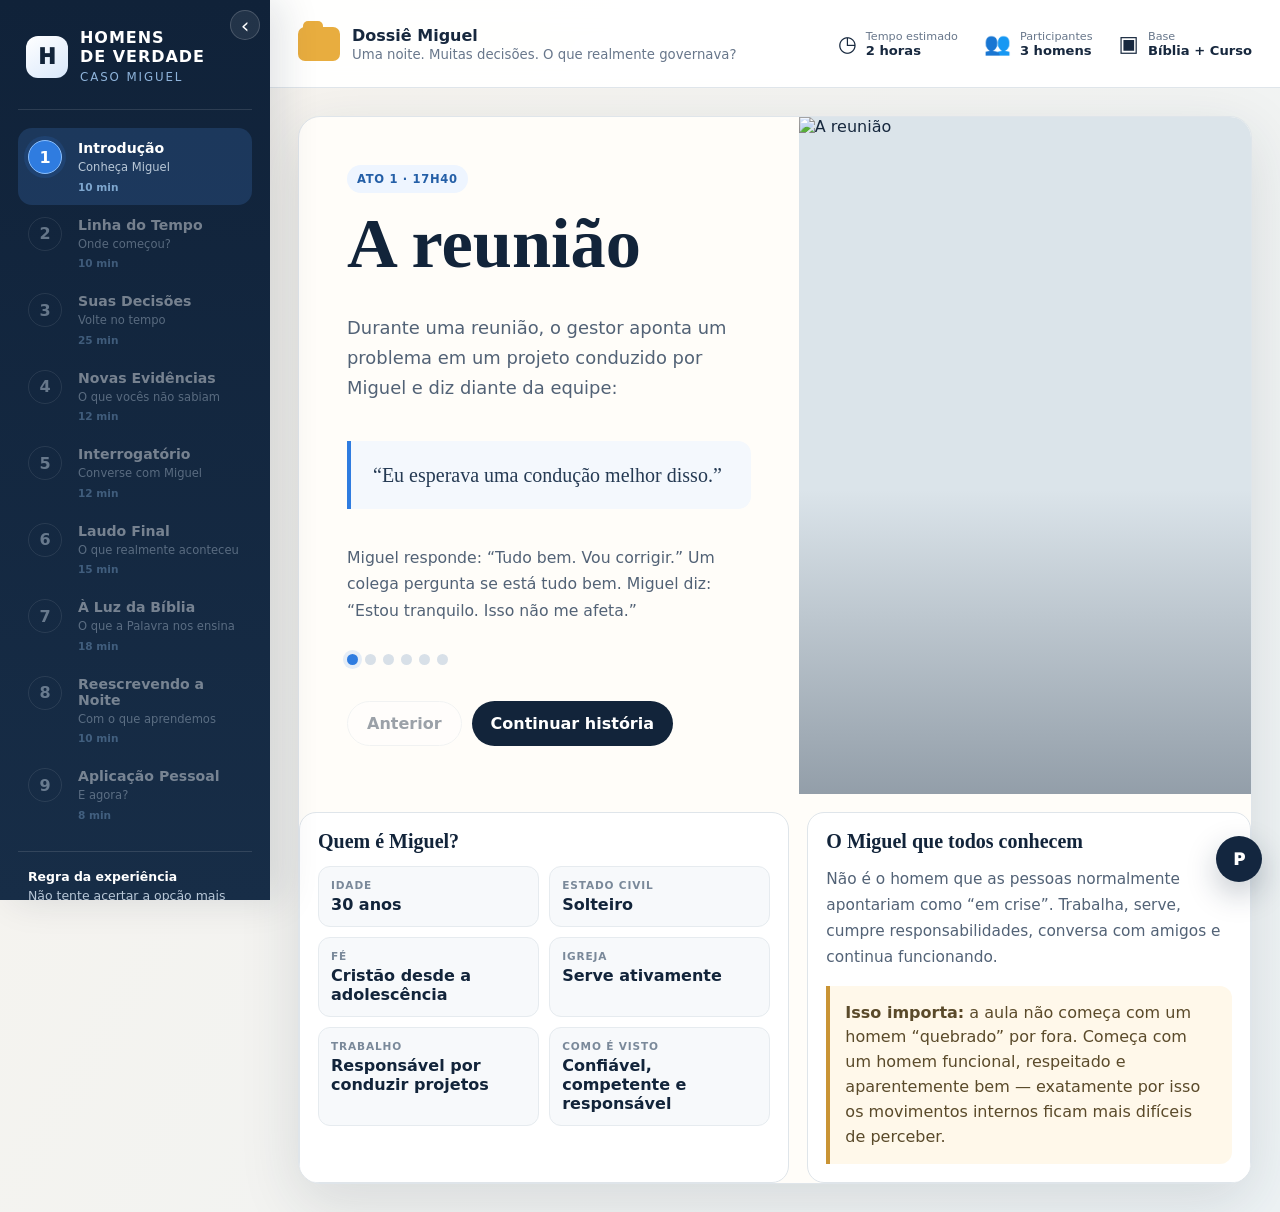
==== commit 82bda1b1: "Enriquece perfil do Miguel e adiciona painel lateral recolhível" ====
--- a/dossie-miguel-interativo.html
+++ b/dossie-miguel-interativo.html
@@ -8,8 +8,8 @@
 <style>
 :root{--navy:#12243a;--navy2:#1d3552;--blue:#2f7ce0;--blue2:#eaf3ff;--gold:#c99435;--cream:#f5f1ea;--paper:#fffdf9;--ink:#17283e;--muted:#68778b;--line:#dfe5ea;--green:#5c9c7f;--red:#be665b;--shadow:0 18px 60px rgba(31,45,62,.13)}
 *{box-sizing:border-box}html{scroll-behavior:smooth}body{margin:0;background:linear-gradient(120deg,#f7f3ed,#eef3f5);color:var(--ink);font-family:Inter,system-ui,-apple-system,Segoe UI,Roboto,Arial,sans-serif}button,textarea{font:inherit}
-.app{min-height:100vh;display:grid;grid-template-columns:270px 1fr}.sidebar{position:sticky;top:0;height:100vh;background:linear-gradient(180deg,#102239,#172d47);color:#fff;padding:24px 18px 18px;overflow:auto;box-shadow:12px 0 36px rgba(19,36,58,.12);z-index:30}
-.logo{display:flex;gap:12px;align-items:center;padding:4px 8px 24px;border-bottom:1px solid rgba(255,255,255,.12)}.logoMark{width:42px;height:42px;border-radius:12px;background:linear-gradient(145deg,#fff,#d9e8fb);color:var(--navy);display:grid;place-items:center;font-weight:1000;font-size:1.3rem}.logoText strong{display:block;font-size:1rem;letter-spacing:.06em}.logoText span{font-size:.74rem;letter-spacing:.16em;color:#8fb4db;text-transform:uppercase}
+.app{min-height:100vh;display:grid;grid-template-columns:270px 1fr;transition:grid-template-columns .28s ease}.app.sidebarCollapsed{grid-template-columns:0 1fr}.sidebar{position:sticky;top:0;height:100vh;background:linear-gradient(180deg,#102239,#172d47);color:#fff;padding:24px 18px 18px;overflow:auto;box-shadow:12px 0 36px rgba(19,36,58,.12);z-index:30;transition:transform .28s ease,opacity .2s ease;position:sticky}.app.sidebarCollapsed .sidebar{transform:translateX(-100%);opacity:0;pointer-events:none}
+.sideToggle{position:absolute;right:10px;top:10px;width:30px;height:30px;border-radius:50%;border:1px solid rgba(255,255,255,.18);background:rgba(255,255,255,.08);color:#fff;font-size:1.35rem;cursor:pointer;display:grid;place-items:center}.sideToggle:hover{background:rgba(255,255,255,.15)}.sideRestore{display:none;position:fixed;left:14px;top:104px;z-index:55;width:42px;height:42px;border:0;border-radius:12px;background:#12243a;color:#fff;font-size:1.2rem;box-shadow:0 10px 28px rgba(19,38,63,.2);cursor:pointer}.app.sidebarCollapsed .sideRestore{display:block}.logo{display:flex;gap:12px;align-items:center;padding:4px 38px 24px 8px;border-bottom:1px solid rgba(255,255,255,.12)}.logoMark{width:42px;height:42px;border-radius:12px;background:linear-gradient(145deg,#fff,#d9e8fb);color:var(--navy);display:grid;place-items:center;font-weight:1000;font-size:1.3rem}.logoText strong{display:block;font-size:1rem;letter-spacing:.06em}.logoText span{font-size:.74rem;letter-spacing:.16em;color:#8fb4db;text-transform:uppercase}
 .nav{padding-top:18px}.navItem{display:grid;grid-template-columns:38px 1fr;gap:12px;align-items:start;padding:12px 10px;border-radius:14px;cursor:pointer;transition:.2s;position:relative}.navItem:hover:not(.locked){background:rgba(255,255,255,.06)}.navItem.active{background:rgba(75,139,224,.20)}.navItem.locked{opacity:.42;cursor:not-allowed}.navNum{width:34px;height:34px;border-radius:50%;display:grid;place-items:center;border:1px solid rgba(255,255,255,.22);font-weight:900;color:#dce9f6}.navItem.active .navNum{background:#2f7ce0;border-color:#8bc0ff;color:#fff;box-shadow:0 0 0 4px rgba(47,124,224,.15)}.navItem.done .navNum{background:#5c9c7f;border-color:#98d0b8}.navLabel strong{display:block;font-size:.88rem}.navLabel span{display:block;font-size:.72rem;color:#b9c8d8;margin-top:4px;line-height:1.35}.navTime{font-size:.66rem;color:#7fa7cf;margin-top:5px;font-weight:800}.sidebarFooter{margin-top:18px;padding:15px 10px;border-top:1px solid rgba(255,255,255,.12);color:#b7c6d6;font-size:.78rem;line-height:1.55}.sidebarFooter b{color:#fff}
 .main{min-width:0}.topbar{position:sticky;top:0;z-index:20;min-height:88px;background:rgba(255,255,255,.94);backdrop-filter:blur(13px);border-bottom:1px solid var(--line);display:flex;align-items:center;justify-content:space-between;padding:12px 28px}.topTitle{display:flex;align-items:center;gap:12px}.folder{width:42px;height:34px;border-radius:7px;background:#e8ad3f;position:relative}.folder:before{content:"";position:absolute;left:5px;top:-6px;width:20px;height:9px;background:#e8ad3f;border-radius:5px 5px 0 0}.topTitle strong{display:block}.topTitle span{display:block;color:var(--muted);font-size:.83rem;margin-top:2px}.meta{display:flex;gap:26px;align-items:center}.metaBox{display:flex;gap:9px;align-items:center}.metaIcon{font-size:1.35rem}.metaBox span{display:block;color:var(--muted);font-size:.7rem}.metaBox b{display:block;font-size:.82rem}
 .content{max-width:1220px;margin:0 auto;padding:28px}.screen{display:none}.screen.active{display:block;animation:fade .35s ease}@keyframes fade{from{opacity:0;transform:translateY(6px)}to{opacity:1;transform:none}}.card{background:var(--paper);border:1px solid var(--line);border-radius:22px;box-shadow:var(--shadow);overflow:hidden}.hero{display:grid;grid-template-columns:1.05fr .95fr;min-height:560px}.heroCopy{padding:48px;display:flex;flex-direction:column;justify-content:center}.heroImage{position:relative;min-height:420px;background:#dbe4ea}.heroImage img{width:100%;height:100%;object-fit:cover;display:block}.heroImage:after{content:"";position:absolute;inset:0;background:linear-gradient(180deg,transparent 55%,rgba(12,28,48,.35))}
@@ -21,15 +21,16 @@
 .interrogationGrid{display:grid;grid-template-columns:repeat(2,1fr);gap:12px}.qCard{border:1px solid var(--line);border-radius:15px;background:#fff;padding:17px;cursor:pointer;transition:.2s}.qCard:hover{border-color:#8ab6ea}.qCard.open{background:#f6f9fd}.qCard .answer{display:none;color:#566579;line-height:1.55;margin-top:11px;padding-top:11px;border-top:1px dashed #ccd6df}.qCard.open .answer{display:block}
 .reportBanner{background:linear-gradient(120deg,#13263f,#24486e);color:#fff;padding:28px;border-radius:19px;margin-bottom:16px}.reportBanner h3{color:#fff}.reportBanner p{color:#d6e2ee;line-height:1.6}.reportGrid{display:grid;grid-template-columns:repeat(2,1fr);gap:13px}.reportCard{background:#fff;border:1px solid var(--line);border-radius:15px;padding:17px}.reportCard b{color:#7d5a20}.reportCard p{color:#5c6a7c;line-height:1.5}.chain{display:flex;flex-wrap:wrap;gap:8px;align-items:center;margin:20px 0}.chain span{padding:9px 11px;border-radius:999px;background:#eef4fb;color:#254c75;font-weight:900;font-size:.79rem}.chain em{font-style:normal;color:#97a4b2;font-weight:900}
 .bibleGrid{display:grid;grid-template-columns:repeat(2,1fr);gap:13px}.bibleCard{background:#fff;border:1px solid var(--line);border-radius:16px;overflow:hidden}.bibleHead{padding:16px 18px;background:#f7f9fb;display:flex;justify-content:space-between;align-items:center;cursor:pointer}.bibleHead strong{color:var(--navy)}.bibleBody{display:none;padding:18px;color:#536276;line-height:1.6}.bibleCard.open .bibleBody{display:block}.bibleQuestion{font-family:Georgia,serif;font-size:1.1rem;color:#263b54;margin-bottom:12px}.rewriteGrid,.mirrorGrid{display:grid;grid-template-columns:repeat(2,1fr);gap:14px}.rewrite,.mirror{background:#fff;border:1px solid var(--line);border-radius:15px;padding:16px}.rewrite label,.mirror label{display:block;font-weight:900;color:var(--navy);margin-bottom:8px}.rewrite textarea,.mirror textarea{width:100%;min-height:110px;border:1px solid #d6dfe7;border-radius:12px;padding:12px;color:var(--ink);background:#fff;resize:vertical}
-.notice{padding:12px 14px;border-radius:12px;background:#fff7e8;border:1px solid #ecd39e;color:#72551f;margin-top:14px;font-size:.88rem}.toast{position:fixed;left:50%;bottom:24px;transform:translate(-50%,20px);opacity:0;pointer-events:none;z-index:100;background:#12243a;color:#fff;padding:11px 16px;border-radius:999px;box-shadow:var(--shadow);transition:.25s}.toast.show{opacity:1;transform:translate(-50%,0)}
+.profileWrap{display:grid;grid-template-columns:1.05fr .95fr;gap:18px;margin-top:18px}.profileCard{background:#fff;border:1px solid var(--line);border-radius:17px;padding:18px}.profileCard h3{font-size:1.25rem}.profileList{display:grid;grid-template-columns:repeat(2,1fr);gap:10px;margin-top:12px}.profileFact{background:#f7f9fb;border:1px solid #e6ebef;border-radius:12px;padding:12px}.profileFact small{display:block;color:#7a899a;text-transform:uppercase;letter-spacing:.08em;font-size:.66rem;font-weight:900}.profileFact b{display:block;color:var(--navy);margin-top:4px}.profileNote{padding:15px;border-left:4px solid var(--gold);background:#fff8ea;border-radius:0 12px 12px 0;color:#5a4a2a;line-height:1.55}.notice{padding:12px 14px;border-radius:12px;background:#fff7e8;border:1px solid #ecd39e;color:#72551f;margin-top:14px;font-size:.88rem}.toast{position:fixed;left:50%;bottom:24px;transform:translate(-50%,20px);opacity:0;pointer-events:none;z-index:100;background:#12243a;color:#fff;padding:11px 16px;border-radius:999px;box-shadow:var(--shadow);transition:.25s}.toast.show{opacity:1;transform:translate(-50%,0)}
 .teacher{position:fixed;right:18px;bottom:18px;z-index:60;width:46px;height:46px;border:0;border-radius:50%;background:#13263f;color:#fff;font-weight:1000;cursor:pointer;box-shadow:0 12px 30px rgba(19,38,63,.25)}.teacherPanel{display:none;position:fixed;right:74px;bottom:18px;z-index:60;width:min(420px,calc(100vw - 100px));max-height:64vh;overflow:auto;background:#fff;border:1px solid var(--line);border-radius:17px;padding:18px;box-shadow:var(--shadow)}.teacherPanel.show{display:block}.teacherPanel h4{margin:0 0 8px;color:var(--navy)}.teacherPanel p{margin:0;color:#536276;line-height:1.55}.teacherPanel button{margin-top:12px}.mobileNav{display:none}
-@media(max-width:980px){.app{grid-template-columns:1fr}.sidebar{display:none}.topbar{height:auto;padding:12px 15px;gap:10px;flex-wrap:wrap}.meta{gap:12px}.metaBox:nth-child(2){display:none}.content{padding:15px}.hero,.choiceLayout{grid-template-columns:1fr}.heroImage{min-height:320px}.heroCopy{padding:28px}.mobileNav{display:flex;overflow:auto;gap:7px;width:100%;padding-top:8px}.mobileNav button{white-space:nowrap;border:1px solid var(--line);background:#fff;padding:8px 10px;border-radius:999px;color:var(--navy);font-size:.75rem;font-weight:900}.mobileNav button.active{background:#eaf3ff;border-color:#6ca7ef;color:#245fa7}.mobileNav button.locked{opacity:.4}}
-@media(max-width:680px){.meta{display:none}.evidenceGrid,.interrogationGrid,.reportGrid,.bibleGrid,.rewriteGrid,.mirrorGrid{grid-template-columns:1fr}.timelineRow{grid-template-columns:68px 1fr}.timelineRow .chip{grid-column:2}}
+@media(max-width:980px){.app,.app.sidebarCollapsed{grid-template-columns:1fr}.sidebar{display:none}.sideRestore{display:none!important}.topbar{height:auto;padding:12px 15px;gap:10px;flex-wrap:wrap}.meta{gap:12px}.metaBox:nth-child(2){display:none}.content{padding:15px}.hero,.choiceLayout{grid-template-columns:1fr}.heroImage{min-height:320px}.heroCopy{padding:28px}.mobileNav{display:flex;overflow:auto;gap:7px;width:100%;padding-top:8px}.mobileNav button{white-space:nowrap;border:1px solid var(--line);background:#fff;padding:8px 10px;border-radius:999px;color:var(--navy);font-size:.75rem;font-weight:900}.mobileNav button.active{background:#eaf3ff;border-color:#6ca7ef;color:#245fa7}.mobileNav button.locked{opacity:.4}}
+@media(max-width:760px){.profileWrap,.profileList{grid-template-columns:1fr}}@media(max-width:680px){.meta{display:none}.evidenceGrid,.interrogationGrid,.reportGrid,.bibleGrid,.rewriteGrid,.mirrorGrid{grid-template-columns:1fr}.timelineRow{grid-template-columns:68px 1fr}.timelineRow .chip{grid-column:2}}
 </style>
 </head>
 <body>
 <div class="app">
 <aside class="sidebar">
+<button class="sideToggle" onclick="toggleSidebar()" title="Ocultar painel">‹</button>
 <div class="logo"><div class="logoMark">H</div><div class="logoText"><strong>HOMENS<br>DE VERDADE</strong><span>Caso Miguel</span></div></div>
 <nav class="nav" id="nav"></nav>
 <div class="sidebarFooter"><b>Regra da experiência</b><br>Não tente acertar a opção mais espiritual. Escolha o que parece mais realista. O laudo vem depois.</div>
@@ -43,6 +44,7 @@
 <div class="content" id="content"></div>
 </main>
 </div>
+<button class="sideRestore" id="sideRestore" onclick="toggleSidebar()" title="Mostrar painel">☰</button>
 <button class="teacher" id="teacherBtn">P</button>
 <div class="teacherPanel" id="teacherPanel"><h4>Nota do professor</h4><p id="teacherText"></p><button class="btn btnGhost" onclick="toggleTeacherUnlock()">Liberar/limitar navegação</button></div>
 <div class="toast" id="toast"></div>
@@ -68,6 +70,7 @@
 };
 const story=[
 {time:"17h40",title:"A reunião",img:"office",body:"Durante uma reunião, o gestor aponta um problema em um projeto conduzido por Miguel e diz diante da equipe:",quote:"“Eu esperava uma condução melhor disso.”",extra:"Miguel responde: “Tudo bem. Vou corrigir.” Um colega pergunta se está tudo bem. Miguel diz: “Estou tranquilo. Isso não me afeta.”"},
+{time:"17h52",title:"O corredor",img:"office",body:"Miguel sai da sala e continua funcionando normalmente. Ele responde uma mensagem de trabalho, cumprimenta duas pessoas no corredor e já pensa no que precisa corrigir.",quote:"Por fora, nada parece ter mudado.",extra:"Esse é um ponto importante do caso: desempenho e funcionamento não revelam, sozinhos, o que está acontecendo por dentro."},
 {time:"18h05",title:"No carro",img:"car",body:"A reunião começa a se repetir dentro da cabeça de Miguel.",quote:"“Ele fez isso para me diminuir.” · “Ninguém respeita o que eu faço.” · “Se eu não provar que sou bom, vão passar por cima de mim.”",extra:"O fato externo permaneceu o mesmo. O significado interno começou a crescer."},
 {time:"20h10",title:"O cancelamento",img:"friends",body:"Miguel tinha combinado de encontrar alguns amigos. Cancela e diz que está cansado.",quote:"“Hoje não vou. Preciso ficar quieto.”",extra:"Em casa, pede mais comida do que normalmente pediria e começa a alternar entre vídeos, redes e conteúdo aleatório."},
 {time:"21h22",title:"A comparação",img:"home",body:"Entre um vídeo e outro, Miguel vê gente viajando, sendo promovida, namorando e casando.",quote:"“Todo mundo está avançando e eu estou ficando para trás.”",extra:"Uma hora passa. Depois outra. O problema do trabalho não foi resolvido; a sensação dentro dele também não."},
@@ -83,10 +86,11 @@
 {time:"23:31",title:"Um conteúdo aparece",img:"phone",text:"Miguel está no celular e surge uma sequência de imagens sensuais. Ele percebe que está vulnerável.",q:"Qual reação parece mais realista?",opts:[["Passa rápido para o próximo conteúdo e continua no aplicativo.","desvio","o ambiente e a vulnerabilidade continuam iguais"],["Fecha o aplicativo e abre outro.","mudança","trocar o estímulo pode manter a mesma lógica de fuga"],["Fica alguns segundos, fecha e diz que não vai voltar.","limite","a negociação com o limite já começou"],["Coloca o celular virado para baixo e vai para outro cômodo.","distância","mudar ambiente ajuda, mas não explica toda a cadeia"]]},
 {time:"00:17",title:"Depois da noite",img:"home",text:"Miguel deita cansado, envergonhado e ainda pensando no trabalho.",q:"Qual frase mais combina com o que ele pensa?",opts:[["“Amanhã eu me organizo e não deixo isso acontecer de novo.”","controle","estrutura ajuda, mas pode ignorar o que alimentou a noite"],["“Sou fraco demais. Deus deve estar cansado de mim.”","vergonha","condenação pode aprofundar o ciclo"],["“Foi só um dia ruim. Melhor esquecer.”","minimização","ignorar reduz dor, mas também aprendizado"],["“Preciso entender como cheguei até aqui.”","consciência","entender é importante, mas não substitui mudança concreta"]]}
 ];
-const initialState=()=>({sec:1,maxUnlocked:1,teacherUnlock:false,storyIndex:0,decision:0,choices:Array(decisions.length).fill(null),timeline:[],openedEvidence:0,poll:null,openQs:[],bibleOpen:[],rewrite:["","","",""],mirror:["","","","","",""]});
+const initialState=()=>({sec:1,maxUnlocked:1,teacherUnlock:false,sidebarCollapsed:false,storyIndex:0,decision:0,choices:Array(decisions.length).fill(null),timeline:[],openedEvidence:0,poll:null,openQs:[],bibleOpen:[],rewrite:["","","",""],mirror:["","","","","",""]});
 let state=initialState();
 const teacherNotes={1:"10 min. Deixe a história crescer cena por cena. Não ensine a cadeia ainda.",2:"10 min. Cada homem defende onde acha que o problema começou. Marque divergências.",3:"25 min. Oito microdecisões. 2–3 min por cena. Não revele análise.",4:"12 min. Revele os quatro arquivos em ordem e só então peça o posicionamento.",5:"12 min. Abra pelo menos três perguntas. Cada homem escolhe ao menos uma.",6:"15 min. Agora você ensina a cadeia usando as escolhas reais do grupo.",7:"18 min. Leiam os textos completos. Abra as quatro sínteses.",8:"10 min. Sem alternativas. Eles constroem respostas maduras.",9:"8 min. Aplicação privada e oração. Não exija compartilhamento."};
 function esc(s){return String(s).replace(/[&<>"]/g,c=>({"&":"&amp;","<":"&lt;",">":"&gt;",'"':"&quot;"}[c]))}
+function toggleSidebar(){state.sidebarCollapsed=!state.sidebarCollapsed;document.querySelector(".app").classList.toggle("sidebarCollapsed",state.sidebarCollapsed)}
 function showToast(msg){const t=document.getElementById("toast");t.textContent=msg;t.classList.add("show");setTimeout(()=>t.classList.remove("show"),1800)}
 function complete(sec){state.maxUnlocked=Math.max(state.maxUnlocked,Math.min(9,sec+1))}
 function initNav(){
@@ -103,7 +107,8 @@
 function toggleTeacherUnlock(){state.teacherUnlock=!state.teacherUnlock;setNav();showToast(state.teacherUnlock?"Navegação do professor liberada.":"Navegação novamente limitada ao progresso.")}
 function introScreen(){
  const s=story[state.storyIndex],dots=story.map((_,i)=>'<button class="'+(i===state.storyIndex?"active":"")+'" onclick="setStory('+i+')"></button>').join("");
- return '<section class="screen active card hero"><div class="heroCopy"><div class="badge">ATO 1 · '+s.time+'</div><h1>'+s.title+'</h1><p class="lead">'+s.body+'</p><div class="quote">'+s.quote+'</div><p class="lead" style="font-size:.98rem">'+s.extra+'</p><div class="storyDots">'+dots+'</div><div class="btnRow"><button class="btn btnGhost" onclick="prevStory()" '+(state.storyIndex===0?"disabled":"")+'>Anterior</button><button class="btn btnPrimary" onclick="nextStory()">'+(state.storyIndex===story.length-1?"Ir para a linha do tempo":"Continuar história")+'</button></div></div><div class="heroImage"><img src="'+photos[s.img]+'" alt="'+esc(s.title)+'"></div></section>';
+ const profile=state.storyIndex===0?'<div class="profileWrap"><div class="profileCard"><h3>Quem é Miguel?</h3><div class="profileList"><div class="profileFact"><small>Idade</small><b>30 anos</b></div><div class="profileFact"><small>Estado civil</small><b>Solteiro</b></div><div class="profileFact"><small>Fé</small><b>Cristão desde a adolescência</b></div><div class="profileFact"><small>Igreja</small><b>Serve ativamente</b></div><div class="profileFact"><small>Trabalho</small><b>Responsável por conduzir projetos</b></div><div class="profileFact"><small>Como é visto</small><b>Confiável, competente e responsável</b></div></div></div><div class="profileCard"><h3>O Miguel que todos conhecem</h3><p class="lead" style="font-size:.96rem">Não é o homem que as pessoas normalmente apontariam como “em crise”. Trabalha, serve, cumpre responsabilidades, conversa com amigos e continua funcionando.</p><div class="profileNote"><strong>Isso importa:</strong> a aula não começa com um homem “quebrado” por fora. Começa com um homem funcional, respeitado e aparentemente bem — exatamente por isso os movimentos internos ficam mais difíceis de perceber.</div></div></div>':"";
+ return '<section class="screen active card"><div class="hero"><div class="heroCopy"><div class="badge">ATO 1 · '+s.time+'</div><h1>'+s.title+'</h1><p class="lead">'+s.body+'</p><div class="quote">'+s.quote+'</div><p class="lead" style="font-size:.98rem">'+s.extra+'</p><div class="storyDots">'+dots+'</div><div class="btnRow"><button class="btn btnGhost" onclick="prevStory()" '+(state.storyIndex===0?"disabled":"")+'>Anterior</button><button class="btn btnPrimary" onclick="nextStory()">'+(state.storyIndex===story.length-1?"Ir para a linha do tempo":"Continuar história")+'</button></div></div><div class="heroImage"><img src="'+photos[s.img]+'" alt="'+esc(s.title)+'"></div></div>'+profile+'</section>';
 }
 function setStory(i){state.storyIndex=i;render()}function prevStory(){if(state.storyIndex>0){state.storyIndex--;render()}}function nextStory(){if(state.storyIndex<story.length-1){state.storyIndex++;render()}else{unlockAndGo(2)}}
 function timelineScreen(){
@@ -150,11 +155,11 @@
 }
 function saveMirror(i,v){state.mirror[i]=v}
 function restart(){state=initialState();render();showToast("Experiência reiniciada.")}
-function render(){setNav();const C=document.getElementById("content");C.innerHTML=state.sec===1?introScreen():state.sec===2?timelineScreen():state.sec===3?choicesScreen():state.sec===4?evidenceScreen():state.sec===5?interrogationScreen():state.sec===6?reportScreen():state.sec===7?bibleScreen():state.sec===8?rewriteScreen():mirrorScreen();if(window&&window.scrollTo)window.scrollTo({top:0,behavior:"smooth"})}
+function render(){document.querySelector(".app").classList.toggle("sidebarCollapsed",!!state.sidebarCollapsed);setNav();const C=document.getElementById("content");C.innerHTML=state.sec===1?introScreen():state.sec===2?timelineScreen():state.sec===3?choicesScreen():state.sec===4?evidenceScreen():state.sec===5?interrogationScreen():state.sec===6?reportScreen():state.sec===7?bibleScreen():state.sec===8?rewriteScreen():mirrorScreen();if(window&&window.scrollTo)window.scrollTo({top:0,behavior:"smooth"})}
 function dataSelfTest(){
  const errors=[];
  if(sections.length!==9)errors.push("sections");
- if(story.length!==5)errors.push("story");
+ if(story.length!==6)errors.push("story");
  if(decisions.length!==8)errors.push("decisions");
  decisions.forEach((d,i)=>{if(d.opts.length!==4)errors.push("opts"+i);if(!photos[d.img])errors.push("photo"+i)});
  if(bible.length!==4)errors.push("bible");
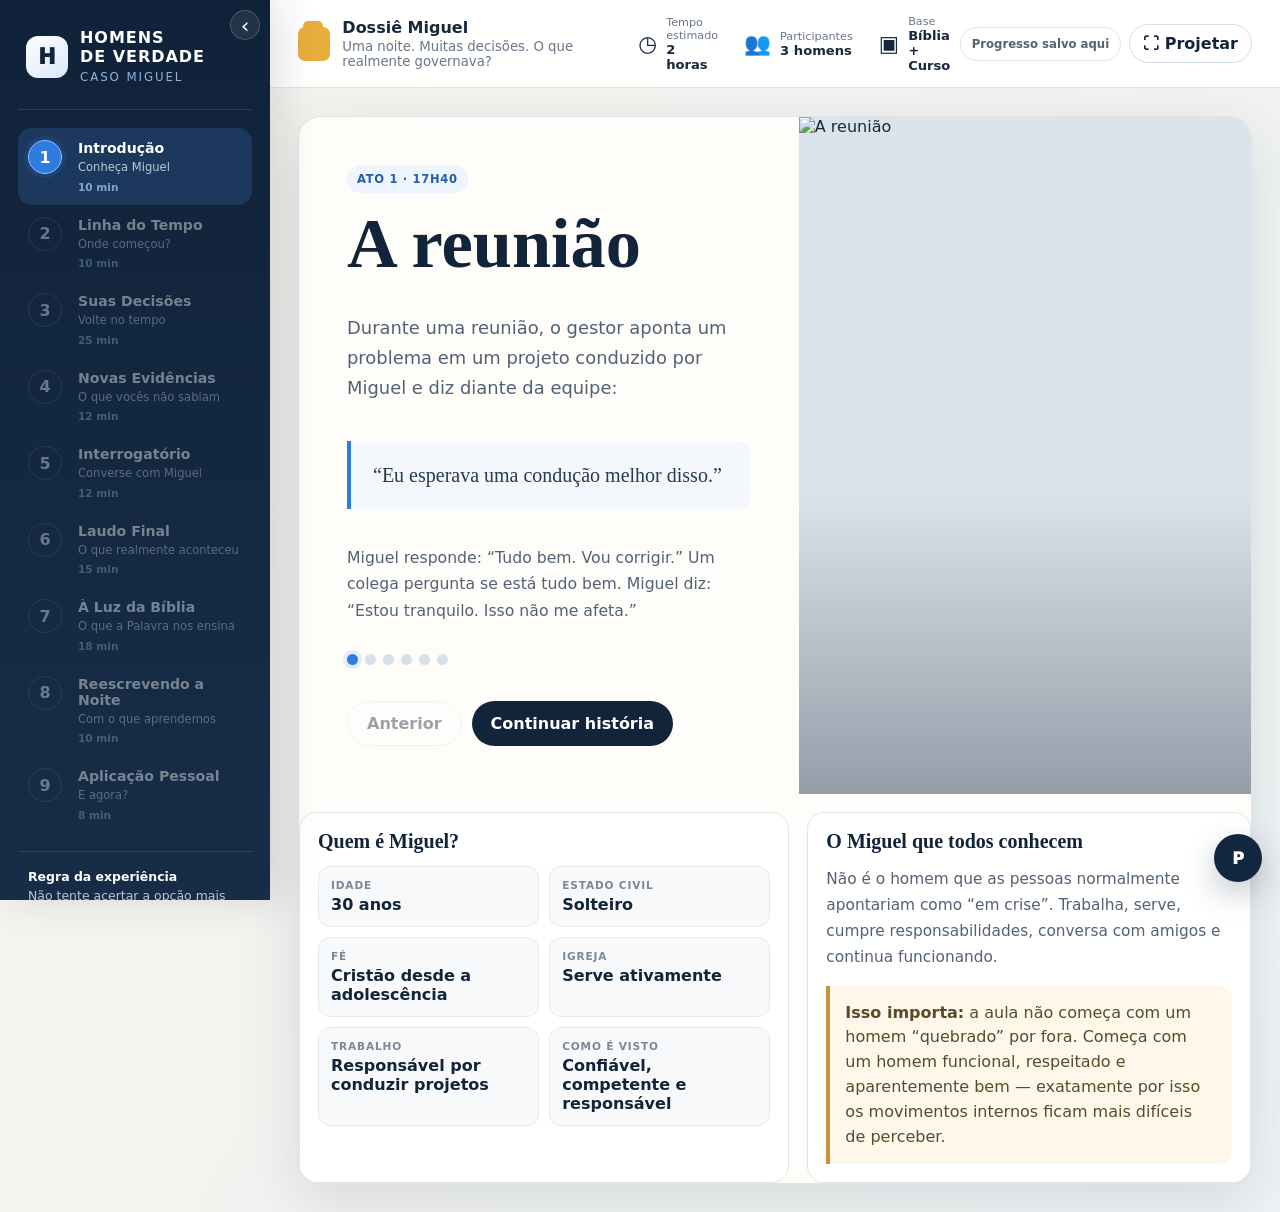
==== commit 80829f9e: "Upgrade offline-friendly do Dossiê Miguel com guia, salvamento local e exportação" ====
--- a/dossie-miguel-interativo.html
+++ b/dossie-miguel-interativo.html
@@ -22,7 +22,7 @@
 .reportBanner{background:linear-gradient(120deg,#13263f,#24486e);color:#fff;padding:28px;border-radius:19px;margin-bottom:16px}.reportBanner h3{color:#fff}.reportBanner p{color:#d6e2ee;line-height:1.6}.reportGrid{display:grid;grid-template-columns:repeat(2,1fr);gap:13px}.reportCard{background:#fff;border:1px solid var(--line);border-radius:15px;padding:17px}.reportCard b{color:#7d5a20}.reportCard p{color:#5c6a7c;line-height:1.5}.chain{display:flex;flex-wrap:wrap;gap:8px;align-items:center;margin:20px 0}.chain span{padding:9px 11px;border-radius:999px;background:#eef4fb;color:#254c75;font-weight:900;font-size:.79rem}.chain em{font-style:normal;color:#97a4b2;font-weight:900}
 .bibleGrid{display:grid;grid-template-columns:repeat(2,1fr);gap:13px}.bibleCard{background:#fff;border:1px solid var(--line);border-radius:16px;overflow:hidden}.bibleHead{padding:16px 18px;background:#f7f9fb;display:flex;justify-content:space-between;align-items:center;cursor:pointer}.bibleHead strong{color:var(--navy)}.bibleBody{display:none;padding:18px;color:#536276;line-height:1.6}.bibleCard.open .bibleBody{display:block}.bibleQuestion{font-family:Georgia,serif;font-size:1.1rem;color:#263b54;margin-bottom:12px}.rewriteGrid,.mirrorGrid{display:grid;grid-template-columns:repeat(2,1fr);gap:14px}.rewrite,.mirror{background:#fff;border:1px solid var(--line);border-radius:15px;padding:16px}.rewrite label,.mirror label{display:block;font-weight:900;color:var(--navy);margin-bottom:8px}.rewrite textarea,.mirror textarea{width:100%;min-height:110px;border:1px solid #d6dfe7;border-radius:12px;padding:12px;color:var(--ink);background:#fff;resize:vertical}
 .profileWrap{display:grid;grid-template-columns:1.05fr .95fr;gap:18px;margin-top:18px}.profileCard{background:#fff;border:1px solid var(--line);border-radius:17px;padding:18px}.profileCard h3{font-size:1.25rem}.profileList{display:grid;grid-template-columns:repeat(2,1fr);gap:10px;margin-top:12px}.profileFact{background:#f7f9fb;border:1px solid #e6ebef;border-radius:12px;padding:12px}.profileFact small{display:block;color:#7a899a;text-transform:uppercase;letter-spacing:.08em;font-size:.66rem;font-weight:900}.profileFact b{display:block;color:var(--navy);margin-top:4px}.profileNote{padding:15px;border-left:4px solid var(--gold);background:#fff8ea;border-radius:0 12px 12px 0;color:#5a4a2a;line-height:1.55}.notice{padding:12px 14px;border-radius:12px;background:#fff7e8;border:1px solid #ecd39e;color:#72551f;margin-top:14px;font-size:.88rem}.toast{position:fixed;left:50%;bottom:24px;transform:translate(-50%,20px);opacity:0;pointer-events:none;z-index:100;background:#12243a;color:#fff;padding:11px 16px;border-radius:999px;box-shadow:var(--shadow);transition:.25s}.toast.show{opacity:1;transform:translate(-50%,0)}
-.teacher{position:fixed;right:18px;bottom:18px;z-index:60;width:46px;height:46px;border:0;border-radius:50%;background:#13263f;color:#fff;font-weight:1000;cursor:pointer;box-shadow:0 12px 30px rgba(19,38,63,.25)}.teacherPanel{display:none;position:fixed;right:74px;bottom:18px;z-index:60;width:min(420px,calc(100vw - 100px));max-height:64vh;overflow:auto;background:#fff;border:1px solid var(--line);border-radius:17px;padding:18px;box-shadow:var(--shadow)}.teacherPanel.show{display:block}.teacherPanel h4{margin:0 0 8px;color:var(--navy)}.teacherPanel p{margin:0;color:#536276;line-height:1.55}.teacherPanel button{margin-top:12px}.mobileNav{display:none}
+.teacher{position:fixed;right:18px;bottom:18px;z-index:60;width:48px;height:48px;border:0;border-radius:50%;background:#13263f;color:#fff;font-weight:1000;cursor:pointer;box-shadow:0 12px 30px rgba(19,38,63,.25)}.teacherPanel{display:none;position:fixed;right:76px;bottom:18px;z-index:60;width:min(480px,calc(100vw - 110px));max-height:76vh;overflow:auto;background:#fff;border:1px solid var(--line);border-radius:17px;padding:20px;box-shadow:var(--shadow)}.teacherPanel.show{display:block}.teacherPanel h4{margin:0 0 5px;color:var(--navy);font-size:1.15rem}.teacherPanel .guideIntro{margin:0 0 14px;color:#738094;font-size:.82rem}.teacherGuide{color:#536276;line-height:1.58}.teacherGuide h5{margin:14px 0 5px;color:var(--navy);font-size:.9rem}.teacherGuide ul{padding-left:19px;margin:6px 0 12px}.teacherGuide li{margin:5px 0}.teacherActions{display:flex;gap:8px;flex-wrap:wrap}.teacherActions .btn{margin-top:14px}.privacyNote{font-size:.78rem;color:#758397;margin:13px 0 0;line-height:1.45}.topActions{display:flex;align-items:center;gap:8px;margin-left:auto}.saveStatus{font-size:.73rem;font-weight:900;color:#536276;background:#fff;border:1px solid var(--line);padding:9px 11px;border-radius:999px;white-space:nowrap}.projectBtn{border:1px solid #d4dce5;background:#fff;color:var(--navy);font-weight:900;border-radius:999px;padding:9px 13px;cursor:pointer;white-space:nowrap}.projectBtn:hover{background:#edf4fb}.mobileNav{display:none}
 @media(max-width:980px){.app,.app.sidebarCollapsed{grid-template-columns:1fr}.sidebar{display:none}.sideRestore{display:none!important}.topbar{height:auto;padding:12px 15px;gap:10px;flex-wrap:wrap}.meta{gap:12px}.metaBox:nth-child(2){display:none}.content{padding:15px}.hero,.choiceLayout{grid-template-columns:1fr}.heroImage{min-height:320px}.heroCopy{padding:28px}.mobileNav{display:flex;overflow:auto;gap:7px;width:100%;padding-top:8px}.mobileNav button{white-space:nowrap;border:1px solid var(--line);background:#fff;padding:8px 10px;border-radius:999px;color:var(--navy);font-size:.75rem;font-weight:900}.mobileNav button.active{background:#eaf3ff;border-color:#6ca7ef;color:#245fa7}.mobileNav button.locked{opacity:.4}}
 @media(max-width:760px){.profileWrap,.profileList{grid-template-columns:1fr}}@media(max-width:680px){.meta{display:none}.evidenceGrid,.interrogationGrid,.reportGrid,.bibleGrid,.rewriteGrid,.mirrorGrid{grid-template-columns:1fr}.timelineRow{grid-template-columns:68px 1fr}.timelineRow .chip{grid-column:2}}
 </style>
@@ -39,6 +39,7 @@
 <header class="topbar">
 <div class="topTitle"><div class="folder"></div><div><strong>Dossiê Miguel</strong><span>Uma noite. Muitas decisões. O que realmente governava?</span></div></div>
 <div class="meta"><div class="metaBox"><div class="metaIcon">◷</div><div><span>Tempo estimado</span><b>2 horas</b></div></div><div class="metaBox"><div class="metaIcon">👥</div><div><span>Participantes</span><b>3 homens</b></div></div><div class="metaBox"><div class="metaIcon">▣</div><div><span>Base</span><b>Bíblia + Curso</b></div></div></div>
+<div class="topActions"><span id="saveStatus" class="saveStatus">Progresso local</span><button class="projectBtn" onclick="toggleFullscreen()" title="Atalho F">⛶ Projetar</button></div>
 <div class="mobileNav" id="mobileNav"></div>
 </header>
 <div class="content" id="content"></div>
@@ -46,7 +47,7 @@
 </div>
 <button class="sideRestore" id="sideRestore" onclick="toggleSidebar()" title="Mostrar painel">☰</button>
 <button class="teacher" id="teacherBtn">P</button>
-<div class="teacherPanel" id="teacherPanel"><h4>Nota do professor</h4><p id="teacherText"></p><button class="btn btnGhost" onclick="toggleTeacherUnlock()">Liberar/limitar navegação</button></div>
+<div class="teacherPanel" id="teacherPanel"><h4>Guia do facilitador</h4><p class="guideIntro">Apoio de condução · atalho P para abrir/fechar</p><div id="teacherText" class="teacherGuide"></div><div class="teacherActions"><button class="btn btnGhost" onclick="toggleTeacherUnlock()">Liberar/limitar navegação</button><button class="btn btnGhost" onclick="downloadReport()">Exportar resumo (.txt)</button></div><p class="privacyNote">O progresso do caso fica apenas neste navegador. As respostas pessoais do último módulo não são guardadas nem enviadas.</p></div>
 <div class="toast" id="toast"></div>
 
 <script>
@@ -86,12 +87,67 @@
 {time:"23:31",title:"Um conteúdo aparece",img:"phone",text:"Miguel está no celular e surge uma sequência de imagens sensuais. Ele percebe que está vulnerável.",q:"Qual reação parece mais realista?",opts:[["Passa rápido para o próximo conteúdo e continua no aplicativo.","desvio","o ambiente e a vulnerabilidade continuam iguais"],["Fecha o aplicativo e abre outro.","mudança","trocar o estímulo pode manter a mesma lógica de fuga"],["Fica alguns segundos, fecha e diz que não vai voltar.","limite","a negociação com o limite já começou"],["Coloca o celular virado para baixo e vai para outro cômodo.","distância","mudar ambiente ajuda, mas não explica toda a cadeia"]]},
 {time:"00:17",title:"Depois da noite",img:"home",text:"Miguel deita cansado, envergonhado e ainda pensando no trabalho.",q:"Qual frase mais combina com o que ele pensa?",opts:[["“Amanhã eu me organizo e não deixo isso acontecer de novo.”","controle","estrutura ajuda, mas pode ignorar o que alimentou a noite"],["“Sou fraco demais. Deus deve estar cansado de mim.”","vergonha","condenação pode aprofundar o ciclo"],["“Foi só um dia ruim. Melhor esquecer.”","minimização","ignorar reduz dor, mas também aprendizado"],["“Preciso entender como cheguei até aqui.”","consciência","entender é importante, mas não substitui mudança concreta"]]}
 ];
-const initialState=()=>({sec:1,maxUnlocked:1,teacherUnlock:false,sidebarCollapsed:false,storyIndex:0,decision:0,choices:Array(decisions.length).fill(null),timeline:[],openedEvidence:0,poll:null,openQs:[],bibleOpen:[],rewrite:["","","",""],mirror:["","","","","",""]});
+const STORAGE_KEY="dossie-miguel-progress-v8";
+const initialState=()=>{
+ const base={sec:1,maxUnlocked:1,teacherUnlock:false,sidebarCollapsed:false,storyIndex:0,decision:0,choices:Array(decisions.length).fill(null),timeline:[],openedEvidence:0,poll:null,openQs:[],bibleOpen:[],rewrite:["","","",""],mirror:["","","","","",""]};
+ try{
+  const raw=localStorage.getItem(STORAGE_KEY);
+  if(!raw)return base;
+  const saved=JSON.parse(raw);
+  if(!saved||saved.version!==8||!saved.state)return base;
+  const p=saved.state;
+  return {...base,...p,teacherUnlock:false,mirror:base.mirror,
+    choices:Array.from({length:decisions.length},(_,i)=>p.choices?.[i]||null),
+    rewrite:Array.from({length:4},(_,i)=>typeof p.rewrite?.[i]==="string"?p.rewrite[i]:""),
+    timeline:Array.isArray(p.timeline)?p.timeline:[],
+    openQs:Array.isArray(p.openQs)?p.openQs:[],
+    bibleOpen:Array.isArray(p.bibleOpen)?p.bibleOpen:[]
+  };
+ }catch(e){return base}
+};
 let state=initialState();
-const teacherNotes={1:"10 min. Deixe a história crescer cena por cena. Não ensine a cadeia ainda.",2:"10 min. Cada homem defende onde acha que o problema começou. Marque divergências.",3:"25 min. Oito microdecisões. 2–3 min por cena. Não revele análise.",4:"12 min. Revele os quatro arquivos em ordem e só então peça o posicionamento.",5:"12 min. Abra pelo menos três perguntas. Cada homem escolhe ao menos uma.",6:"15 min. Agora você ensina a cadeia usando as escolhas reais do grupo.",7:"18 min. Leiam os textos completos. Abra as quatro sínteses.",8:"10 min. Sem alternativas. Eles constroem respostas maduras.",9:"8 min. Aplicação privada e oração. Não exija compartilhamento."};
+const teacherNotes={
+1:'<div><b>Tempo: 10 minutos</b><p>Apresente Miguel como alguém funcional, respeitado e aparentemente bem. Leia uma cena por vez. Não explique a cadeia psicológica ainda.</p><h5>Perguntas de abertura</h5><ul><li>O que sabemos de fato sobre Miguel?</li><li>O que ainda estamos supondo sobre ele?</li><li>Que imagem ele parece precisar manter diante dos outros?</li></ul><h5>Cuide para não</h5><p>Não transformar o caso em sermão sobre pornografia desde o começo. A história precisa ser ouvida antes do julgamento.</p></div>',
+2:'<div><b>Tempo: 10 minutos</b><p>Cada um marca o momento em que acredita que a noite começou a desandar. Aceite divergências e peça uma justificativa curta.</p><h5>Perguntas</h5><ul><li>O problema começou no ato final ou antes?</li><li>Qual é fato observável e qual é interpretação?</li><li>O que mudaria se Miguel tivesse pedido ajuda às 18h05?</li></ul><h5>Transição</h5><p>“Guardem a hipótese. Não vamos decidir ainda se ela está certa.”</p></div>',
+3:'<div><b>Tempo: 25 minutos · 8 decisões</b><p>Deixe o trio discutir antes de selecionar. Revezem os papéis: Investigador do Fato, Investigador do Coração e Investigador do Contraponto. Não há feedback de certo/errado durante a escolha.</p><h5>Regra essencial</h5><ul><li>Não pergunte “qual é a resposta cristã?”. Pergunte “o que ele provavelmente faria de verdade?”.</li><li>Peça que defendam a opção escolhida sem tentar adivinhar a pegadinha.</li><li>Não revele os pontos cegos até o laudo.</li></ul><h5>Se a conversa travar</h5><p>“Qual opção parece mais fácil de justificar para si mesmo naquela hora?”</p></div>',
+4:'<div><b>Tempo: 12 minutos</b><p>Abra os quatro arquivos na ordem. Depois pergunte se o novo contexto muda o julgamento.</p><h5>Não deixe passar</h5><ul><li>História e cansaço ajudam a explicar vulnerabilidades.</li><li>Explicação não é destino nem absolvição automática.</li><li>Responsabilidade não exige fingir que o contexto não existe.</li></ul><p>Frase de transição: “Entender onde um padrão nasceu explica sua presença. Não autoriza sua permanência.”</p></div>',
+5:'<div><b>Tempo: 12 minutos</b><p>Abra ao menos três perguntas. Distribua uma pergunta por homem e peça que escutem a resposta inteira antes de comentar.</p><h5>O que observar</h5><ul><li>O desejo de alívio aparece antes do conteúdo sexual.</li><li>Miguel já estava se isolando antes da escolha final.</li><li>Vergonha pode manter o ciclo, não apenas encerrá-lo.</li></ul><p>Não diagnostique Miguel. Investigue a sequência descrita no caso.</p></div>',
+6:'<div><b>Tempo: 15 minutos</b><p>Leia o laudo a partir das escolhas reais do grupo. Conecte os horários sem afirmar que todos os homens vivem o mesmo padrão.</p><h5>Reconstrução</h5><ul><li>Fato → interpretação → crença → emoção.</li><li>Desejo de alívio → impulso → negociação → escolha.</li><li>Fruto imediato → culpa/vergonha → isolamento → risco de repetição.</li></ul><p>Frase-chave: “Contexto explica comportamento. Não elimina responsabilidade. Responsabilidade não exige ignorar contexto.”</p></div>',
+7:'<div><b>Tempo: 18 minutos</b><p>Peça que abram a Bíblia e leiam cada passagem no contexto. Só depois abram a síntese do aplicativo.</p><h5>Conexões</h5><ul><li>Tiago 1:14–15: o processo importa; tentação não é sinônimo de pecado consumado.</li><li>1 Coríntios 6:12: liberdade e domínio — o que começou a governar?</li><li>Efésios 4:26–27: sentir raiva não é automaticamente pecar; o que fazemos com ela importa.</li><li>Gálatas 5:16,22–25: domínio próprio como fruto de andar no Espírito, não mera força de vontade.</li></ul><p>Evite vergonha sexual simplista e não trate emoção como fraqueza.</p></div>',
+8:'<div><b>Tempo: 10 minutos</b><p>Agora retire as alternativas. O trio precisa reescrever quatro momentos com respostas concretas e realistas.</p><h5>Peça especificidade</h5><ul><li>Qual frase ele diria?</li><li>Que limite mudaria o ambiente?</li><li>Quem ele procuraria e quando?</li><li>Como transformaria entendimento em prática?</li></ul><p>Evite respostas genéricas como “ter mais fé” sem uma ação observável.</p></div>',
+9:'<div><b>Tempo: 8 minutos</b><p>Leia “Miguel não está nesta sala”. Dê silêncio para respostas pessoais; ninguém é obrigado a ler ou compartilhar o que escreveu.</p><h5>Fechamento</h5><ul><li>Qual padrão preciso reconhecer?</li><li>Qual limite preciso decidir antes da próxima pressão?</li><li>Quem pode me ajudar a não enfrentar isso isolado?</li></ul><p>Encerre em oração. Não use as respostas pessoais como prestação de contas pública.</p></div>'
+};
 function esc(s){return String(s).replace(/[&<>"]/g,c=>({"&":"&amp;","<":"&lt;",">":"&gt;",'"':"&quot;"}[c]))}
-function toggleSidebar(){state.sidebarCollapsed=!state.sidebarCollapsed;document.querySelector(".app").classList.toggle("sidebarCollapsed",state.sidebarCollapsed)}
-function showToast(msg){const t=document.getElementById("toast");t.textContent=msg;t.classList.add("show");setTimeout(()=>t.classList.remove("show"),1800)}
+function toggleSidebar(){state.sidebarCollapsed=!state.sidebarCollapsed;document.querySelector(".app").classList.toggle("sidebarCollapsed",state.sidebarCollapsed);saveProgress()}
+function showToast(msg){const t=document.getElementById("toast");t.textContent=msg;t.classList.add("show");setTimeout(()=>t.classList.remove("show"),2200)}
+function saveProgress(){
+ try{
+  const saved={version:8,state:{sec:state.sec,maxUnlocked:state.maxUnlocked,sidebarCollapsed:state.sidebarCollapsed,storyIndex:state.storyIndex,decision:state.decision,choices:state.choices,timeline:state.timeline,openedEvidence:state.openedEvidence,poll:state.poll,openQs:state.openQs,bibleOpen:state.bibleOpen,rewrite:state.rewrite}};
+  localStorage.setItem(STORAGE_KEY,JSON.stringify(saved));return true;
+ }catch(e){return false}
+}
+function updateSaveStatus(){
+ const el=document.getElementById("saveStatus");if(!el)return;
+ const offline=Object.values(photos).every(src=>src.startsWith("data:"));
+ const saved=(()=>{try{return !!localStorage.getItem(STORAGE_KEY)}catch(e){return false}})();
+ el.textContent=offline?(saved?"OFFLINE · progresso salvo":"OFFLINE · arquivo local"):(saved?"Progresso salvo aqui":"Fotos pela internet");
+ el.title=offline?"As imagens estão incorporadas neste arquivo; não precisa de internet.":"Esta versão usa imagens externas e precisa de conexão para carregá-las.";
+}
+function toggleTeacherPanel(){document.getElementById("teacherPanel").classList.toggle("show")}
+async function toggleFullscreen(){
+ try{if(document.fullscreenElement){await document.exitFullscreen()}else{await document.documentElement.requestFullscreen()}}
+ catch(e){showToast("Tela cheia não está disponível neste navegador.")}
+}
+function downloadReport(){
+ const lines=["DOSSIÊ MIGUEL — HOMENS DE VERDADE","Resumo da investigação","", "Hipótese inicial: "+(state.timeline.length?state.timeline.join(", "):"nenhum horário marcado"),"Posicionamento sobre o contexto: "+(state.poll===null?"não registrado":["Muda tudo","Não muda nada","Muda a compreensão, não apaga responsabilidade"][state.poll]),"", "DECISÕES DO GRUPO"];
+ state.choices.forEach((c,i)=>{if(c){lines.push("",decisions[i].time+" — "+decisions[i].title, "Escolha: "+c.data[0], "Ponto cego possível: "+c.data[2])}});
+ lines.push("","PERGUNTAS DE INTERROGATÓRIO ABERTAS: "+state.openQs.length);
+ state.openQs.forEach(i=>lines.push("- "+questions[i][0]));
+ lines.push("","REESCRITA DA NOITE");
+ rewritePrompts.forEach((r,i)=>{lines.push("",r[0],(state.rewrite[i]||"Não preenchido"))});
+ lines.push("","Cadeia investigada: FATO → INTERPRETAÇÃO → CRENÇA → EMOÇÃO → DESEJO DE ALÍVIO → IMPULSO → NEGOCIAÇÃO → ESCOLHA → FRUTO.","","Nota: as respostas pessoais do módulo final não são incluídas neste arquivo.");
+ const blob=new Blob([lines.join("\n")],{type:"text/plain;charset=utf-8"});const url=URL.createObjectURL(blob);const a=document.createElement("a");a.href=url;a.download="dossie-miguel-resumo.txt";document.body.appendChild(a);a.click();a.remove();setTimeout(()=>URL.revokeObjectURL(url),1000);showToast("Resumo preparado para baixar.");
+}
 function complete(sec){state.maxUnlocked=Math.max(state.maxUnlocked,Math.min(9,sec+1))}
 function initNav(){
  const nav=document.getElementById("nav"),mob=document.getElementById("mobileNav");
@@ -100,7 +156,7 @@
 }
 function setNav(){
  document.querySelectorAll("[data-sec]").forEach(el=>{const n=Number(el.dataset.sec);el.classList.toggle("active",n===state.sec);el.classList.toggle("done",n<state.maxUnlocked);el.classList.toggle("locked",!state.teacherUnlock&&n>state.maxUnlocked)});
- document.getElementById("teacherText").textContent=teacherNotes[state.sec]||"";
+ document.getElementById("teacherText").innerHTML=teacherNotes[state.sec]||"";
 }
 function go(n){if(!state.teacherUnlock&&n>state.maxUnlocked){showToast("Conclua a etapa atual para liberar esta parte.");return}state.sec=n;render()}
 function unlockAndGo(n){complete(state.sec);state.sec=n;render()}
@@ -136,7 +192,7 @@
 function reportScreen(){
  const cards=state.choices.map((c,i)=>c?'<div class="reportCard"><b>'+decisions[i].time+' · '+esc(c.data[1])+'</b><p><strong>Escolha:</strong> '+esc(c.data[0])+'</p><p><strong>Ponto cego possível:</strong> '+esc(c.data[2])+'</p></div>':'').join("");
  const hypothesis=state.timeline.length?state.timeline.join(", "):"nenhum ponto marcado";
- return '<section class="screen active"><div class="reportBanner"><h3>O LAUDO FOI ABERTO</h3><p>A hipótese inicial de vocês foi: <strong>'+hypothesis+'</strong>. Agora os episódios aparecem como processo.</p></div><div class="card sectionCard"><h2>O comportamento final foi o último capítulo.</h2><div class="chain"><span>FATO</span><em>→</em><span>INTERPRETAÇÃO</span><em>→</em><span>CRENÇA</span><em>→</em><span>EMOÇÃO</span><em>→</em><span>DESEJO DE ALÍVIO</span><em>→</em><span>NEGOCIAÇÃO</span><em>→</em><span>ESCOLHA</span><em>→</em><span>FRUTO</span></div><div class="quote">Contexto explica comportamento. Não elimina responsabilidade. Responsabilidade não exige ignorar contexto.</div><div class="reportGrid">'+cards+'</div><div class="btnRow"><button class="btn btnPrimary" onclick="finishReport()">Agora: Bíblia + curso</button></div></div></section>';
+ return '<section class="screen active"><div class="reportBanner"><h3>O LAUDO FOI ABERTO</h3><p>A hipótese inicial de vocês foi: <strong>'+hypothesis+'</strong>. Agora os episódios aparecem como processo.</p><div class="btnRow"><button class="btn btnGhost" onclick="downloadReport()">Baixar resumo do caso (.txt)</button></div></div><div class="card sectionCard"><h2>O comportamento final foi o último capítulo.</h2><div class="chain"><span>FATO</span><em>→</em><span>INTERPRETAÇÃO</span><em>→</em><span>CRENÇA</span><em>→</em><span>EMOÇÃO</span><em>→</em><span>DESEJO DE ALÍVIO</span><em>→</em><span>NEGOCIAÇÃO</span><em>→</em><span>ESCOLHA</span><em>→</em><span>FRUTO</span></div><div class="quote">Contexto explica comportamento. Não elimina responsabilidade. Responsabilidade não exige ignorar contexto.</div><div class="reportGrid">'+cards+'</div><div class="btnRow"><button class="btn btnPrimary" onclick="finishReport()">Agora: Bíblia + curso</button></div></div></section>';
 }
 function finishReport(){unlockAndGo(7)}
 const bible=[["Tiago 1:14–15","O texto descreve apenas o ato final ou um processo?","Desejo, atração, desenvolvimento e fruto. A tentação não é o mesmo que pecado consumado; ao mesmo tempo, o processo pode ser alimentado."],["1 Coríntios 6:12","Qual palavra muda a conversa?","DOMINADO. A pergunta não é apenas “é permitido?”, mas “isso começou a me governar?”."],["Efésios 4:26–27","Sentir raiva e pecar são a mesma coisa?","Não automaticamente. A emoção é real; a responsabilidade aparece no que fazemos com ela e no espaço que damos a ela."],["Gálatas 5:16,22–25","Domínio próprio é só força de vontade?","Não. É fruto de uma vida que aprende a andar no Espírito — em verdade, decisões, limites, práticas e comunidade."]];
@@ -148,28 +204,36 @@
 function rewriteScreen(){
  return '<section class="screen active card sectionCard"><div class="sectionHead"><div><div class="badge">ATO 8 · SEGUNDA CHANCE</div><h2>Reescrevam a noite sem alternativas</h2><p>Agora eles precisam produzir uma resposta própria. Cada homem assume pelo menos um horário.</p></div><div class="stepPill">10 min</div></div><div class="rewriteGrid">'+rewritePrompts.map((r,i)=>'<div class="rewrite"><label>'+r[0]+'</label><p>'+r[1]+'</p><textarea oninput="saveRewrite('+i+',this.value)" placeholder="Construam uma resposta concreta...">'+esc(state.rewrite[i])+'</textarea></div>').join("")+'</div><div class="quote">Espírito → verdade → decisão → limite → prática → comunidade.</div><div class="btnRow"><button class="btn btnPrimary" onclick="finishRewrite()">Encerrar o caso Miguel</button></div></section>';
 }
-function saveRewrite(i,v){state.rewrite[i]=v}function finishRewrite(){unlockAndGo(9)}
+function saveRewrite(i,v){state.rewrite[i]=v;saveProgress()}function finishRewrite(){unlockAndGo(9)}
 const mirrorPrompts=["Quando sou pressionado, qual história minha mente costuma contar?","Quando estou vulnerável, para onde costumo correr?","Qual comportamento meu parece normal por fora, mas pode estar exercendo domínio?","Que limite preciso decidir antes da próxima pressão?","Quem realmente sabe quando eu não estou bem?","O que preciso confessar, conversar ou reorganizar nesta semana?"];
 function mirrorScreen(){
- return '<section class="screen active card sectionCard"><div class="sectionHead"><div><div class="badge">ATO 9 · O ESPELHO</div><h2>Miguel não está nesta sala.</h2><p>Foi mais fácil enxergar os pontos cegos dele. Agora a investigação muda de nome. Nada é enviado ou salvo.</p></div><div class="stepPill">8 min</div></div><div class="mirrorGrid">'+mirrorPrompts.map((r,i)=>'<div class="mirror"><label>'+r+'</label><textarea oninput="saveMirror('+i+',this.value)">'+esc(state.mirror[i])+'</textarea></div>').join("")+'</div><div class="quote">O que grita dentro de você não precisa governar você. — Gálatas 5:16</div><div class="btnRow"><button class="btn btnGhost" onclick="restart()">Reiniciar experiência do zero</button></div></section>';
+ return '<section class="screen active card sectionCard"><div class="sectionHead"><div><div class="badge">ATO 9 · O ESPELHO</div><h2>Miguel não está nesta sala.</h2><p>Foi mais fácil enxergar os pontos cegos dele. Agora a investigação muda de nome. Suas respostas pessoais não são enviadas nem guardadas. O andamento do caso fica apenas neste navegador.</p></div><div class="stepPill">8 min</div></div><div class="mirrorGrid">'+mirrorPrompts.map((r,i)=>'<div class="mirror"><label>'+r+'</label><textarea oninput="saveMirror('+i+',this.value)">'+esc(state.mirror[i])+'</textarea></div>').join("")+'</div><div class="quote">O que grita dentro de você não precisa governar você. — Gálatas 5:16</div><div class="btnRow"><button class="btn btnGhost" onclick="downloadReport()">Baixar resumo do caso (.txt)</button><button class="btn btnGhost" onclick="restart()">Reiniciar experiência do zero</button></div></section>';
 }
 function saveMirror(i,v){state.mirror[i]=v}
-function restart(){state=initialState();render();showToast("Experiência reiniciada.")}
-function render(){document.querySelector(".app").classList.toggle("sidebarCollapsed",!!state.sidebarCollapsed);setNav();const C=document.getElementById("content");C.innerHTML=state.sec===1?introScreen():state.sec===2?timelineScreen():state.sec===3?choicesScreen():state.sec===4?evidenceScreen():state.sec===5?interrogationScreen():state.sec===6?reportScreen():state.sec===7?bibleScreen():state.sec===8?rewriteScreen():mirrorScreen();if(window&&window.scrollTo)window.scrollTo({top:0,behavior:"smooth"})}
+function restart(){try{localStorage.removeItem(STORAGE_KEY)}catch(e){}state={sec:1,maxUnlocked:1,teacherUnlock:false,sidebarCollapsed:false,storyIndex:0,decision:0,choices:Array(decisions.length).fill(null),timeline:[],openedEvidence:0,poll:null,openQs:[],bibleOpen:[],rewrite:["","","",""],mirror:["","","","","",""]};render();showToast("Experiência reiniciada.")}
+function render(){document.querySelector(".app").classList.toggle("sidebarCollapsed",!!state.sidebarCollapsed);setNav();const C=document.getElementById("content");C.innerHTML=state.sec===1?introScreen():state.sec===2?timelineScreen():state.sec===3?choicesScreen():state.sec===4?evidenceScreen():state.sec===5?interrogationScreen():state.sec===6?reportScreen():state.sec===7?bibleScreen():state.sec===8?rewriteScreen():mirrorScreen();saveProgress();updateSaveStatus();if(window&&window.scrollTo)window.scrollTo({top:0,behavior:"smooth"})}
 function dataSelfTest(){
  const errors=[];
  if(sections.length!==9)errors.push("sections");
  if(story.length!==6)errors.push("story");
  if(decisions.length!==8)errors.push("decisions");
- decisions.forEach((d,i)=>{if(d.opts.length!==4)errors.push("opts"+i);if(!photos[d.img])errors.push("photo"+i)});
+ decisions.forEach((d,i)=>{if(d.opts.length!==4)errors.push("opts"+i);if(!photos[d.img])errors.push("photo"+i);if(!d.time||!d.title)errors.push("decisionMeta"+i);d.opts.forEach((o,j)=>{if(o.length!==3||o.some(x=>!x))errors.push("choiceData"+i+"-"+j)})});
  if(bible.length!==4)errors.push("bible");
  if(rewritePrompts.length!==4)errors.push("rewrite");
  if(mirrorPrompts.length!==6)errors.push("mirror");
+ if(new Set(Object.keys(photos)).size!==Object.keys(photos).length)errors.push("photoKeys");
  return {ok:errors.length===0,errors};
 }
 initNav();
-document.getElementById("teacherBtn").onclick=()=>document.getElementById("teacherPanel").classList.toggle("show");
-document.addEventListener("keydown",e=>{if(e.key.toLowerCase()==="p"&&!["TEXTAREA","INPUT"].includes(document.activeElement.tagName))document.getElementById("teacherPanel").classList.toggle("show")});
+document.getElementById("teacherBtn").onclick=toggleTeacherPanel;
+document.addEventListener("keydown",e=>{
+ if(["TEXTAREA","INPUT"].includes(document.activeElement.tagName))return;
+ const key=e.key.toLowerCase();
+ if(key==="p"){e.preventDefault();toggleTeacherPanel()}
+ else if(key==="m"){e.preventDefault();toggleSidebar()}
+ else if(key==="f"){e.preventDefault();toggleFullscreen()}
+ else if(key==="escape")document.getElementById("teacherPanel").classList.remove("show");
+});
 window.__DOSSIER_SELF_TEST__=dataSelfTest();
 render();
 </script>
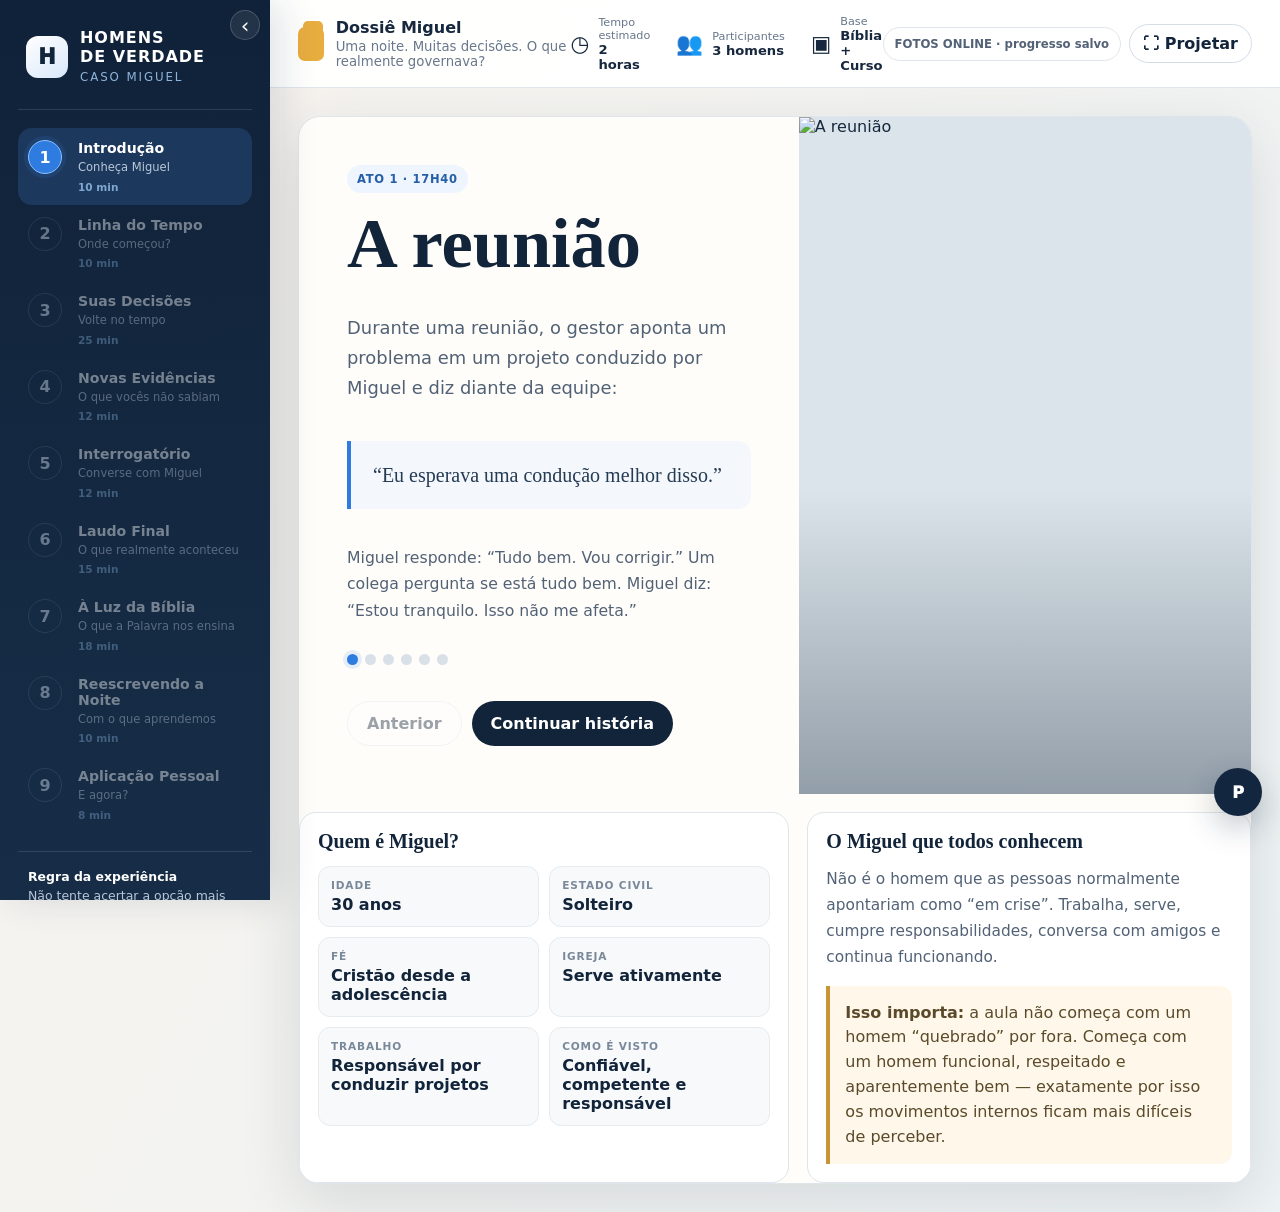
==== commit 67cd3f5f: "Ajusta controles para projetor e melhora indicação de conexão" ====
--- a/dossie-miguel-interativo.html
+++ b/dossie-miguel-interativo.html
@@ -22,8 +22,8 @@
 .reportBanner{background:linear-gradient(120deg,#13263f,#24486e);color:#fff;padding:28px;border-radius:19px;margin-bottom:16px}.reportBanner h3{color:#fff}.reportBanner p{color:#d6e2ee;line-height:1.6}.reportGrid{display:grid;grid-template-columns:repeat(2,1fr);gap:13px}.reportCard{background:#fff;border:1px solid var(--line);border-radius:15px;padding:17px}.reportCard b{color:#7d5a20}.reportCard p{color:#5c6a7c;line-height:1.5}.chain{display:flex;flex-wrap:wrap;gap:8px;align-items:center;margin:20px 0}.chain span{padding:9px 11px;border-radius:999px;background:#eef4fb;color:#254c75;font-weight:900;font-size:.79rem}.chain em{font-style:normal;color:#97a4b2;font-weight:900}
 .bibleGrid{display:grid;grid-template-columns:repeat(2,1fr);gap:13px}.bibleCard{background:#fff;border:1px solid var(--line);border-radius:16px;overflow:hidden}.bibleHead{padding:16px 18px;background:#f7f9fb;display:flex;justify-content:space-between;align-items:center;cursor:pointer}.bibleHead strong{color:var(--navy)}.bibleBody{display:none;padding:18px;color:#536276;line-height:1.6}.bibleCard.open .bibleBody{display:block}.bibleQuestion{font-family:Georgia,serif;font-size:1.1rem;color:#263b54;margin-bottom:12px}.rewriteGrid,.mirrorGrid{display:grid;grid-template-columns:repeat(2,1fr);gap:14px}.rewrite,.mirror{background:#fff;border:1px solid var(--line);border-radius:15px;padding:16px}.rewrite label,.mirror label{display:block;font-weight:900;color:var(--navy);margin-bottom:8px}.rewrite textarea,.mirror textarea{width:100%;min-height:110px;border:1px solid #d6dfe7;border-radius:12px;padding:12px;color:var(--ink);background:#fff;resize:vertical}
 .profileWrap{display:grid;grid-template-columns:1.05fr .95fr;gap:18px;margin-top:18px}.profileCard{background:#fff;border:1px solid var(--line);border-radius:17px;padding:18px}.profileCard h3{font-size:1.25rem}.profileList{display:grid;grid-template-columns:repeat(2,1fr);gap:10px;margin-top:12px}.profileFact{background:#f7f9fb;border:1px solid #e6ebef;border-radius:12px;padding:12px}.profileFact small{display:block;color:#7a899a;text-transform:uppercase;letter-spacing:.08em;font-size:.66rem;font-weight:900}.profileFact b{display:block;color:var(--navy);margin-top:4px}.profileNote{padding:15px;border-left:4px solid var(--gold);background:#fff8ea;border-radius:0 12px 12px 0;color:#5a4a2a;line-height:1.55}.notice{padding:12px 14px;border-radius:12px;background:#fff7e8;border:1px solid #ecd39e;color:#72551f;margin-top:14px;font-size:.88rem}.toast{position:fixed;left:50%;bottom:24px;transform:translate(-50%,20px);opacity:0;pointer-events:none;z-index:100;background:#12243a;color:#fff;padding:11px 16px;border-radius:999px;box-shadow:var(--shadow);transition:.25s}.toast.show{opacity:1;transform:translate(-50%,0)}
-.teacher{position:fixed;right:18px;bottom:18px;z-index:60;width:48px;height:48px;border:0;border-radius:50%;background:#13263f;color:#fff;font-weight:1000;cursor:pointer;box-shadow:0 12px 30px rgba(19,38,63,.25)}.teacherPanel{display:none;position:fixed;right:76px;bottom:18px;z-index:60;width:min(480px,calc(100vw - 110px));max-height:76vh;overflow:auto;background:#fff;border:1px solid var(--line);border-radius:17px;padding:20px;box-shadow:var(--shadow)}.teacherPanel.show{display:block}.teacherPanel h4{margin:0 0 5px;color:var(--navy);font-size:1.15rem}.teacherPanel .guideIntro{margin:0 0 14px;color:#738094;font-size:.82rem}.teacherGuide{color:#536276;line-height:1.58}.teacherGuide h5{margin:14px 0 5px;color:var(--navy);font-size:.9rem}.teacherGuide ul{padding-left:19px;margin:6px 0 12px}.teacherGuide li{margin:5px 0}.teacherActions{display:flex;gap:8px;flex-wrap:wrap}.teacherActions .btn{margin-top:14px}.privacyNote{font-size:.78rem;color:#758397;margin:13px 0 0;line-height:1.45}.topActions{display:flex;align-items:center;gap:8px;margin-left:auto}.saveStatus{font-size:.73rem;font-weight:900;color:#536276;background:#fff;border:1px solid var(--line);padding:9px 11px;border-radius:999px;white-space:nowrap}.projectBtn{border:1px solid #d4dce5;background:#fff;color:var(--navy);font-weight:900;border-radius:999px;padding:9px 13px;cursor:pointer;white-space:nowrap}.projectBtn:hover{background:#edf4fb}.mobileNav{display:none}
-@media(max-width:980px){.app,.app.sidebarCollapsed{grid-template-columns:1fr}.sidebar{display:none}.sideRestore{display:none!important}.topbar{height:auto;padding:12px 15px;gap:10px;flex-wrap:wrap}.meta{gap:12px}.metaBox:nth-child(2){display:none}.content{padding:15px}.hero,.choiceLayout{grid-template-columns:1fr}.heroImage{min-height:320px}.heroCopy{padding:28px}.mobileNav{display:flex;overflow:auto;gap:7px;width:100%;padding-top:8px}.mobileNav button{white-space:nowrap;border:1px solid var(--line);background:#fff;padding:8px 10px;border-radius:999px;color:var(--navy);font-size:.75rem;font-weight:900}.mobileNav button.active{background:#eaf3ff;border-color:#6ca7ef;color:#245fa7}.mobileNav button.locked{opacity:.4}}
+.teacher{position:fixed;right:18px;bottom:84px;z-index:60;width:48px;height:48px;border:0;border-radius:50%;background:#13263f;color:#fff;font-weight:1000;cursor:pointer;box-shadow:0 12px 30px rgba(19,38,63,.25)}.teacherPanel{display:none;position:fixed;right:76px;bottom:82px;z-index:60;width:min(480px,calc(100vw - 110px));max-height:72vh;overflow:auto;background:#fff;border:1px solid var(--line);border-radius:17px;padding:20px;box-shadow:var(--shadow)}.teacherPanel.show{display:block}.teacherPanel h4{margin:0 0 5px;color:var(--navy);font-size:1.15rem}.teacherPanel .guideIntro{margin:0 0 14px;color:#738094;font-size:.82rem}.teacherGuide{color:#536276;line-height:1.58}.teacherGuide h5{margin:14px 0 5px;color:var(--navy);font-size:.9rem}.teacherGuide ul{padding-left:19px;margin:6px 0 12px}.teacherGuide li{margin:5px 0}.teacherActions{display:flex;gap:8px;flex-wrap:wrap}.teacherActions .btn{margin-top:14px}.privacyNote{font-size:.78rem;color:#758397;margin:13px 0 0;line-height:1.45}.topActions{display:flex;align-items:center;gap:8px;margin-left:auto}.saveStatus{font-size:.73rem;font-weight:900;color:#536276;background:#fff;border:1px solid var(--line);padding:9px 11px;border-radius:999px;white-space:nowrap}.projectBtn{border:1px solid #d4dce5;background:#fff;color:var(--navy);font-weight:900;border-radius:999px;padding:9px 13px;cursor:pointer;white-space:nowrap}.projectBtn:hover{background:#edf4fb}.mobileNav{display:none}
+@media(max-width:980px){.topActions{margin-left:0;width:100%;justify-content:flex-end}.app,.app.sidebarCollapsed{grid-template-columns:1fr}.sidebar{display:none}.sideRestore{display:none!important}.topbar{height:auto;padding:12px 15px;gap:10px;flex-wrap:wrap}.meta{gap:12px}.metaBox:nth-child(2){display:none}.content{padding:15px}.hero,.choiceLayout{grid-template-columns:1fr}.heroImage{min-height:320px}.heroCopy{padding:28px}.mobileNav{display:flex;overflow:auto;gap:7px;width:100%;padding-top:8px}.mobileNav button{white-space:nowrap;border:1px solid var(--line);background:#fff;padding:8px 10px;border-radius:999px;color:var(--navy);font-size:.75rem;font-weight:900}.mobileNav button.active{background:#eaf3ff;border-color:#6ca7ef;color:#245fa7}.mobileNav button.locked{opacity:.4}}
 @media(max-width:760px){.profileWrap,.profileList{grid-template-columns:1fr}}@media(max-width:680px){.meta{display:none}.evidenceGrid,.interrogationGrid,.reportGrid,.bibleGrid,.rewriteGrid,.mirrorGrid{grid-template-columns:1fr}.timelineRow{grid-template-columns:68px 1fr}.timelineRow .chip{grid-column:2}}
 </style>
 </head>
@@ -130,7 +130,7 @@
  const el=document.getElementById("saveStatus");if(!el)return;
  const offline=Object.values(photos).every(src=>src.startsWith("data:"));
  const saved=(()=>{try{return !!localStorage.getItem(STORAGE_KEY)}catch(e){return false}})();
- el.textContent=offline?(saved?"OFFLINE · progresso salvo":"OFFLINE · arquivo local"):(saved?"Progresso salvo aqui":"Fotos pela internet");
+ el.textContent=offline?(saved?"OFFLINE · progresso salvo":"OFFLINE · arquivo local"):(saved?"FOTOS ONLINE · progresso salvo":"FOTOS ONLINE");
  el.title=offline?"As imagens estão incorporadas neste arquivo; não precisa de internet.":"Esta versão usa imagens externas e precisa de conexão para carregá-las.";
 }
 function toggleTeacherPanel(){document.getElementById("teacherPanel").classList.toggle("show")}
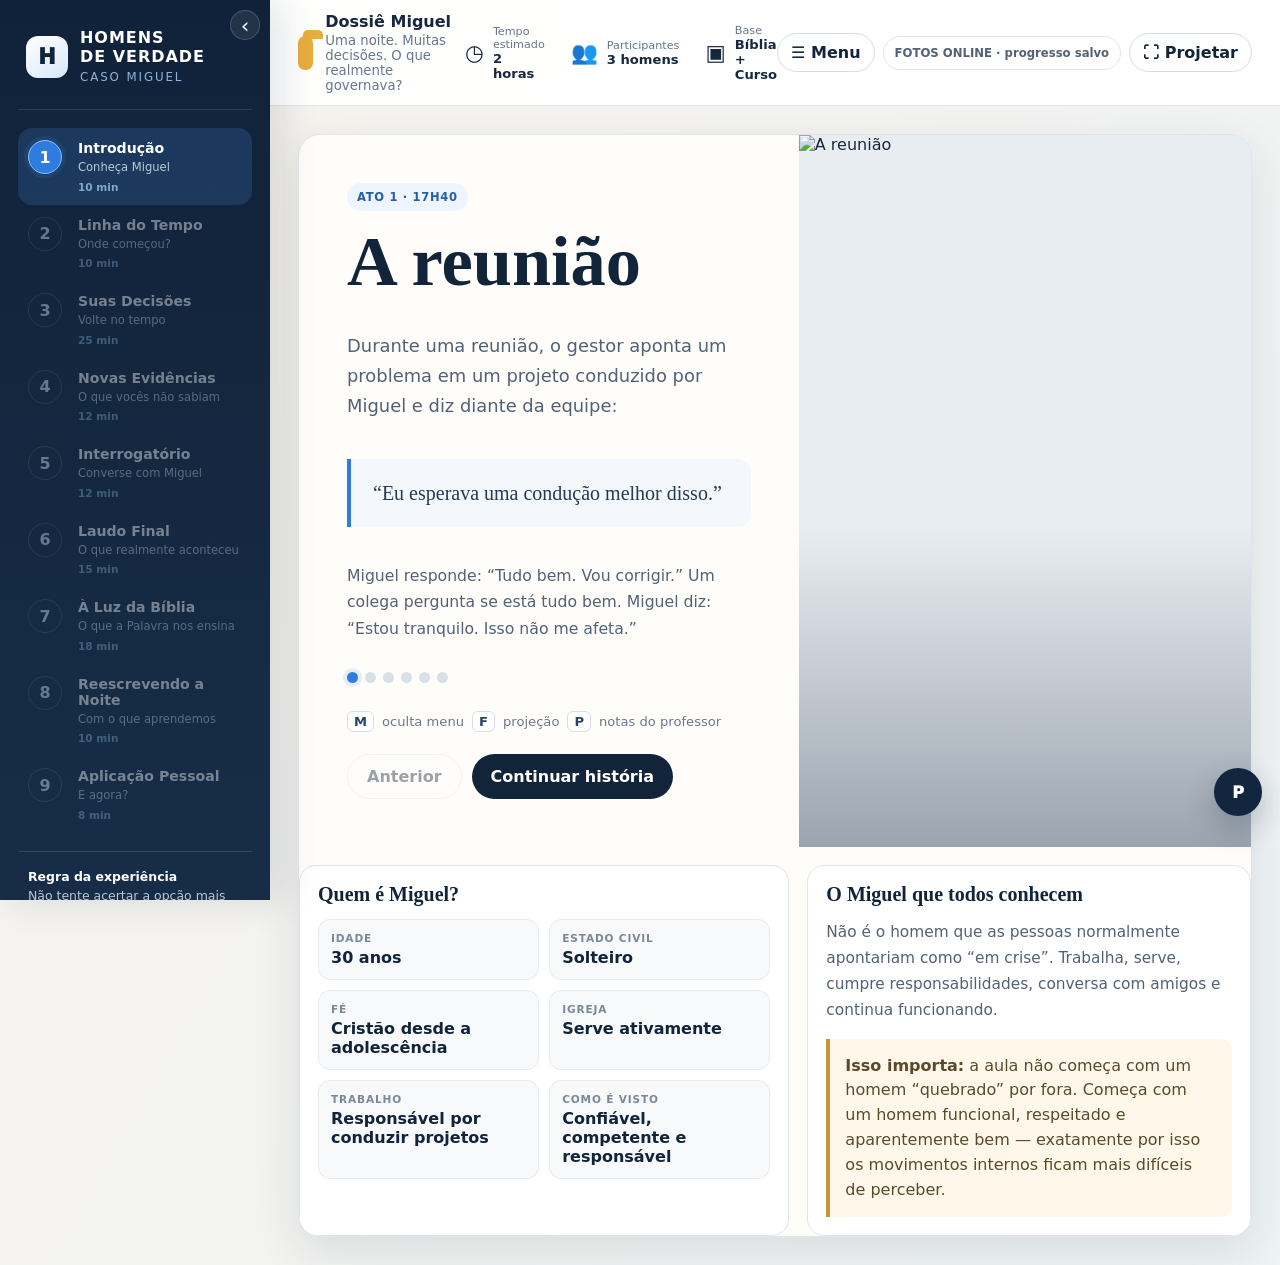
==== commit 4f853174: "Upgrade projeção, interação e acessibilidade do Dossiê Miguel" ====
--- a/dossie-miguel-interativo.html
+++ b/dossie-miguel-interativo.html
@@ -9,7 +9,7 @@
 :root{--navy:#12243a;--navy2:#1d3552;--blue:#2f7ce0;--blue2:#eaf3ff;--gold:#c99435;--cream:#f5f1ea;--paper:#fffdf9;--ink:#17283e;--muted:#68778b;--line:#dfe5ea;--green:#5c9c7f;--red:#be665b;--shadow:0 18px 60px rgba(31,45,62,.13)}
 *{box-sizing:border-box}html{scroll-behavior:smooth}body{margin:0;background:linear-gradient(120deg,#f7f3ed,#eef3f5);color:var(--ink);font-family:Inter,system-ui,-apple-system,Segoe UI,Roboto,Arial,sans-serif}button,textarea{font:inherit}
 .app{min-height:100vh;display:grid;grid-template-columns:270px 1fr;transition:grid-template-columns .28s ease}.app.sidebarCollapsed{grid-template-columns:0 1fr}.sidebar{position:sticky;top:0;height:100vh;background:linear-gradient(180deg,#102239,#172d47);color:#fff;padding:24px 18px 18px;overflow:auto;box-shadow:12px 0 36px rgba(19,36,58,.12);z-index:30;transition:transform .28s ease,opacity .2s ease;position:sticky}.app.sidebarCollapsed .sidebar{transform:translateX(-100%);opacity:0;pointer-events:none}
-.sideToggle{position:absolute;right:10px;top:10px;width:30px;height:30px;border-radius:50%;border:1px solid rgba(255,255,255,.18);background:rgba(255,255,255,.08);color:#fff;font-size:1.35rem;cursor:pointer;display:grid;place-items:center}.sideToggle:hover{background:rgba(255,255,255,.15)}.sideRestore{display:none;position:fixed;left:14px;top:104px;z-index:55;width:42px;height:42px;border:0;border-radius:12px;background:#12243a;color:#fff;font-size:1.2rem;box-shadow:0 10px 28px rgba(19,38,63,.2);cursor:pointer}.app.sidebarCollapsed .sideRestore{display:block}.logo{display:flex;gap:12px;align-items:center;padding:4px 38px 24px 8px;border-bottom:1px solid rgba(255,255,255,.12)}.logoMark{width:42px;height:42px;border-radius:12px;background:linear-gradient(145deg,#fff,#d9e8fb);color:var(--navy);display:grid;place-items:center;font-weight:1000;font-size:1.3rem}.logoText strong{display:block;font-size:1rem;letter-spacing:.06em}.logoText span{font-size:.74rem;letter-spacing:.16em;color:#8fb4db;text-transform:uppercase}
+.sideToggle{position:absolute;right:10px;top:10px;width:30px;height:30px;border-radius:50%;border:1px solid rgba(255,255,255,.18);background:rgba(255,255,255,.08);color:#fff;font-size:1.35rem;cursor:pointer;display:grid;place-items:center}.sideToggle:hover{background:rgba(255,255,255,.15)}.sideRestore{display:none;position:fixed;left:14px;top:104px;z-index:55;width:42px;height:42px;border:0;border-radius:12px;background:#12243a;color:#fff;font-size:1.2rem;box-shadow:0 10px 28px rgba(19,38,63,.2);cursor:pointer}body.sidebarCollapsed .sideRestore{display:block}.logo{display:flex;gap:12px;align-items:center;padding:4px 38px 24px 8px;border-bottom:1px solid rgba(255,255,255,.12)}.logoMark{width:42px;height:42px;border-radius:12px;background:linear-gradient(145deg,#fff,#d9e8fb);color:var(--navy);display:grid;place-items:center;font-weight:1000;font-size:1.3rem}.logoText strong{display:block;font-size:1rem;letter-spacing:.06em}.logoText span{font-size:.74rem;letter-spacing:.16em;color:#8fb4db;text-transform:uppercase}
 .nav{padding-top:18px}.navItem{display:grid;grid-template-columns:38px 1fr;gap:12px;align-items:start;padding:12px 10px;border-radius:14px;cursor:pointer;transition:.2s;position:relative}.navItem:hover:not(.locked){background:rgba(255,255,255,.06)}.navItem.active{background:rgba(75,139,224,.20)}.navItem.locked{opacity:.42;cursor:not-allowed}.navNum{width:34px;height:34px;border-radius:50%;display:grid;place-items:center;border:1px solid rgba(255,255,255,.22);font-weight:900;color:#dce9f6}.navItem.active .navNum{background:#2f7ce0;border-color:#8bc0ff;color:#fff;box-shadow:0 0 0 4px rgba(47,124,224,.15)}.navItem.done .navNum{background:#5c9c7f;border-color:#98d0b8}.navLabel strong{display:block;font-size:.88rem}.navLabel span{display:block;font-size:.72rem;color:#b9c8d8;margin-top:4px;line-height:1.35}.navTime{font-size:.66rem;color:#7fa7cf;margin-top:5px;font-weight:800}.sidebarFooter{margin-top:18px;padding:15px 10px;border-top:1px solid rgba(255,255,255,.12);color:#b7c6d6;font-size:.78rem;line-height:1.55}.sidebarFooter b{color:#fff}
 .main{min-width:0}.topbar{position:sticky;top:0;z-index:20;min-height:88px;background:rgba(255,255,255,.94);backdrop-filter:blur(13px);border-bottom:1px solid var(--line);display:flex;align-items:center;justify-content:space-between;padding:12px 28px}.topTitle{display:flex;align-items:center;gap:12px}.folder{width:42px;height:34px;border-radius:7px;background:#e8ad3f;position:relative}.folder:before{content:"";position:absolute;left:5px;top:-6px;width:20px;height:9px;background:#e8ad3f;border-radius:5px 5px 0 0}.topTitle strong{display:block}.topTitle span{display:block;color:var(--muted);font-size:.83rem;margin-top:2px}.meta{display:flex;gap:26px;align-items:center}.metaBox{display:flex;gap:9px;align-items:center}.metaIcon{font-size:1.35rem}.metaBox span{display:block;color:var(--muted);font-size:.7rem}.metaBox b{display:block;font-size:.82rem}
 .content{max-width:1220px;margin:0 auto;padding:28px}.screen{display:none}.screen.active{display:block;animation:fade .35s ease}@keyframes fade{from{opacity:0;transform:translateY(6px)}to{opacity:1;transform:none}}.card{background:var(--paper);border:1px solid var(--line);border-radius:22px;box-shadow:var(--shadow);overflow:hidden}.hero{display:grid;grid-template-columns:1.05fr .95fr;min-height:560px}.heroCopy{padding:48px;display:flex;flex-direction:column;justify-content:center}.heroImage{position:relative;min-height:420px;background:#dbe4ea}.heroImage img{width:100%;height:100%;object-fit:cover;display:block}.heroImage:after{content:"";position:absolute;inset:0;background:linear-gradient(180deg,transparent 55%,rgba(12,28,48,.35))}
@@ -26,6 +26,21 @@
 @media(max-width:980px){.topActions{margin-left:0;width:100%;justify-content:flex-end}.app,.app.sidebarCollapsed{grid-template-columns:1fr}.sidebar{display:none}.sideRestore{display:none!important}.topbar{height:auto;padding:12px 15px;gap:10px;flex-wrap:wrap}.meta{gap:12px}.metaBox:nth-child(2){display:none}.content{padding:15px}.hero,.choiceLayout{grid-template-columns:1fr}.heroImage{min-height:320px}.heroCopy{padding:28px}.mobileNav{display:flex;overflow:auto;gap:7px;width:100%;padding-top:8px}.mobileNav button{white-space:nowrap;border:1px solid var(--line);background:#fff;padding:8px 10px;border-radius:999px;color:var(--navy);font-size:.75rem;font-weight:900}.mobileNav button.active{background:#eaf3ff;border-color:#6ca7ef;color:#245fa7}.mobileNav button.locked{opacity:.4}}
 @media(max-width:760px){.profileWrap,.profileList{grid-template-columns:1fr}}@media(max-width:680px){.meta{display:none}.evidenceGrid,.interrogationGrid,.reportGrid,.bibleGrid,.rewriteGrid,.mirrorGrid{grid-template-columns:1fr}.timelineRow{grid-template-columns:68px 1fr}.timelineRow .chip{grid-column:2}}
 </style>
+<style>
+/* Upgrade de leitura e projeção */
+body{font-size:16px}
+.sidebar{scrollbar-width:thin}
+.card{box-shadow:0 15px 45px rgba(31,45,62,.11)}
+.heroImage img,.sceneImage img{background:#e8edf2}
+.option:focus-visible,.chip:focus-visible,.btn:focus-visible,.navItem:focus-visible,.qCard:focus-visible{outline:3px solid #76afe9;outline-offset:3px}
+.investigatorPrompt{border:1px solid #d9e5f0;border-radius:16px;background:linear-gradient(115deg,#f0f7ff,#fffdf7);padding:16px 18px;margin-top:16px}
+.investigatorPrompt strong{color:#204e83;display:block;font-size:.78rem;letter-spacing:.09em;text-transform:uppercase;margin-bottom:5px}
+.investigatorPrompt p{margin:0;color:#405672;line-height:1.5}
+.helpStrip{display:flex;gap:8px;align-items:center;flex-wrap:wrap;margin-top:14px;font-size:.82rem;color:#6c7888}
+.key{border:1px solid #d6dfe8;border-radius:6px;background:#fff;padding:2px 6px;color:#284566;font-weight:900}
+@media(min-width:1150px){body.sidebarCollapsed .content{max-width:1360px}body.sidebarCollapsed .hero{min-height:690px}}
+@media print{.sidebar,.topActions,.teacher,.teacherPanel,.mobileNav,.btnRow,.sideRestore{display:none!important}.app{display:block}.card{box-shadow:none}.screen{display:block}}
+</style>
 </head>
 <body>
 <div class="app">
@@ -39,7 +54,7 @@
 <header class="topbar">
 <div class="topTitle"><div class="folder"></div><div><strong>Dossiê Miguel</strong><span>Uma noite. Muitas decisões. O que realmente governava?</span></div></div>
 <div class="meta"><div class="metaBox"><div class="metaIcon">◷</div><div><span>Tempo estimado</span><b>2 horas</b></div></div><div class="metaBox"><div class="metaIcon">👥</div><div><span>Participantes</span><b>3 homens</b></div></div><div class="metaBox"><div class="metaIcon">▣</div><div><span>Base</span><b>Bíblia + Curso</b></div></div></div>
-<div class="topActions"><span id="saveStatus" class="saveStatus">Progresso local</span><button class="projectBtn" onclick="toggleFullscreen()" title="Atalho F">⛶ Projetar</button></div>
+<div class="topActions"><button class="projectBtn" onclick="toggleSidebar()" title="Mostrar ou esconder o menu (M)">☰ Menu</button><span id="saveStatus" class="saveStatus">Progresso local</span><button class="projectBtn" onclick="toggleFullscreen()" title="Atalho F">⛶ Projetar</button></div>
 <div class="mobileNav" id="mobileNav"></div>
 </header>
 <div class="content" id="content"></div>
@@ -118,7 +133,7 @@
 9:'<div><b>Tempo: 8 minutos</b><p>Leia “Miguel não está nesta sala”. Dê silêncio para respostas pessoais; ninguém é obrigado a ler ou compartilhar o que escreveu.</p><h5>Fechamento</h5><ul><li>Qual padrão preciso reconhecer?</li><li>Qual limite preciso decidir antes da próxima pressão?</li><li>Quem pode me ajudar a não enfrentar isso isolado?</li></ul><p>Encerre em oração. Não use as respostas pessoais como prestação de contas pública.</p></div>'
 };
 function esc(s){return String(s).replace(/[&<>"]/g,c=>({"&":"&amp;","<":"&lt;",">":"&gt;",'"':"&quot;"}[c]))}
-function toggleSidebar(){state.sidebarCollapsed=!state.sidebarCollapsed;document.querySelector(".app").classList.toggle("sidebarCollapsed",state.sidebarCollapsed);saveProgress()}
+function toggleSidebar(){state.sidebarCollapsed=!state.sidebarCollapsed;document.querySelector(".app").classList.toggle("sidebarCollapsed",state.sidebarCollapsed);document.body.classList.toggle("sidebarCollapsed",state.sidebarCollapsed);saveProgress()}
 function showToast(msg){const t=document.getElementById("toast");t.textContent=msg;t.classList.add("show");setTimeout(()=>t.classList.remove("show"),2200)}
 function saveProgress(){
  try{
@@ -164,7 +179,7 @@
 function introScreen(){
  const s=story[state.storyIndex],dots=story.map((_,i)=>'<button class="'+(i===state.storyIndex?"active":"")+'" onclick="setStory('+i+')"></button>').join("");
  const profile=state.storyIndex===0?'<div class="profileWrap"><div class="profileCard"><h3>Quem é Miguel?</h3><div class="profileList"><div class="profileFact"><small>Idade</small><b>30 anos</b></div><div class="profileFact"><small>Estado civil</small><b>Solteiro</b></div><div class="profileFact"><small>Fé</small><b>Cristão desde a adolescência</b></div><div class="profileFact"><small>Igreja</small><b>Serve ativamente</b></div><div class="profileFact"><small>Trabalho</small><b>Responsável por conduzir projetos</b></div><div class="profileFact"><small>Como é visto</small><b>Confiável, competente e responsável</b></div></div></div><div class="profileCard"><h3>O Miguel que todos conhecem</h3><p class="lead" style="font-size:.96rem">Não é o homem que as pessoas normalmente apontariam como “em crise”. Trabalha, serve, cumpre responsabilidades, conversa com amigos e continua funcionando.</p><div class="profileNote"><strong>Isso importa:</strong> a aula não começa com um homem “quebrado” por fora. Começa com um homem funcional, respeitado e aparentemente bem — exatamente por isso os movimentos internos ficam mais difíceis de perceber.</div></div></div>':"";
- return '<section class="screen active card"><div class="hero"><div class="heroCopy"><div class="badge">ATO 1 · '+s.time+'</div><h1>'+s.title+'</h1><p class="lead">'+s.body+'</p><div class="quote">'+s.quote+'</div><p class="lead" style="font-size:.98rem">'+s.extra+'</p><div class="storyDots">'+dots+'</div><div class="btnRow"><button class="btn btnGhost" onclick="prevStory()" '+(state.storyIndex===0?"disabled":"")+'>Anterior</button><button class="btn btnPrimary" onclick="nextStory()">'+(state.storyIndex===story.length-1?"Ir para a linha do tempo":"Continuar história")+'</button></div></div><div class="heroImage"><img src="'+photos[s.img]+'" alt="'+esc(s.title)+'"></div></div>'+profile+'</section>';
+ return '<section class="screen active card"><div class="hero"><div class="heroCopy"><div class="badge">ATO 1 · '+s.time+'</div><h1>'+s.title+'</h1><p class="lead">'+s.body+'</p><div class="quote">'+s.quote+'</div><p class="lead" style="font-size:.98rem">'+s.extra+'</p><div class="storyDots">'+dots+'</div><div class="helpStrip"><span class="key">M</span> oculta menu <span class="key">F</span> projeção <span class="key">P</span> notas do professor</div><div class="btnRow"><button class="btn btnGhost" onclick="prevStory()" '+(state.storyIndex===0?"disabled":"")+'>Anterior</button><button class="btn btnPrimary" onclick="nextStory()">'+(state.storyIndex===story.length-1?"Ir para a linha do tempo":"Continuar história")+'</button></div></div><div class="heroImage"><img src="'+photos[s.img]+'" alt="'+esc(s.title)+'"></div></div>'+profile+'</section>';
 }
 function setStory(i){state.storyIndex=i;render()}function prevStory(){if(state.storyIndex>0){state.storyIndex--;render()}}function nextStory(){if(state.storyIndex<story.length-1){state.storyIndex++;render()}else{unlockAndGo(2)}}
 function timelineScreen(){
@@ -175,7 +190,7 @@
 function choicesScreen(){
  const d=decisions[state.decision],saved=state.choices[state.decision];
  const dots=decisions.map((_,i)=>'<button class="'+(i===state.decision?"active ":"")+(state.choices[i]?"done":"")+'" onclick="jumpDecision('+i+')"></button>').join("");
- return '<section class="screen active card sectionCard"><div class="sectionHead"><div><div class="badge">ATO 3 · DECISÃO '+(state.decision+1)+' / '+decisions.length+'</div><h2>'+d.time+' · '+d.title+'</h2><p>'+d.text+'</p></div><div class="stepPill">Investigador '+((state.decision%3)+1)+'</div></div><div class="decisionDots">'+dots+'</div><div class="choiceLayout"><div class="sceneImage"><img src="'+photos[d.img]+'" alt="Cena do caso Miguel"><div class="caption">'+d.time+' · reconstituição</div></div><div><h3>'+d.q+'</h3><p class="lead" style="font-size:.96rem">Escolham a reação mais realista. A análise só aparece no laudo.</p><div class="options">'+d.opts.map((o,i)=>'<button class="option '+(saved&&saved.idx===i?"selected":"")+'" onclick="saveChoice('+i+')"><b>'+String.fromCharCode(65+i)+'</b>'+o[0]+'</button>').join("")+'</div><div class="register '+(saved?"show":"")+'">'+(saved?"Decisão registrada. Sem análise por enquanto.":"")+'</div><div class="btnRow"><button class="btn btnGhost" onclick="prevDecision()" '+(state.decision===0?"disabled":"")+'>Anterior</button><button class="btn btnPrimary" onclick="nextDecision()" '+(!saved?"disabled":"")+'>'+(state.decision===decisions.length-1?"Fechar decisões":"Próxima cena")+'</button></div></div></div></section>';
+ return '<section class="screen active card sectionCard"><div class="sectionHead"><div><div class="badge">ATO 3 · DECISÃO '+(state.decision+1)+' / '+decisions.length+'</div><h2>'+d.time+' · '+d.title+'</h2><p>'+d.text+'</p></div><div class="stepPill">Investigador '+((state.decision%3)+1)+'</div></div><div class="decisionDots">'+dots+'</div><div class="choiceLayout"><div class="sceneImage"><img src="'+photos[d.img]+'" alt="Cena do caso Miguel"><div class="caption">'+d.time+' · reconstituição</div></div><div><h3>'+d.q+'</h3><p class="lead" style="font-size:.96rem">Escolham a reação mais realista. A análise só aparece no laudo.</p><div class="investigatorPrompt"><strong>Discussão rápida · 60 segundos</strong><p>O que fez esta escolha parecer natural? Cada homem defende um motivo, sem antecipar a avaliação bíblica.</p></div><div class="options">'+d.opts.map((o,i)=>'<button class="option '+(saved&&saved.idx===i?"selected":"")+'" onclick="saveChoice('+i+')"><b>'+String.fromCharCode(65+i)+'</b>'+o[0]+'</button>').join("")+'</div><div class="register '+(saved?"show":"")+'">'+(saved?"Decisão registrada. Sem análise por enquanto.":"")+'</div><div class="btnRow"><button class="btn btnGhost" onclick="prevDecision()" '+(state.decision===0?"disabled":"")+'>Anterior</button><button class="btn btnPrimary" onclick="nextDecision()" '+(!saved?"disabled":"")+'>'+(state.decision===decisions.length-1?"Fechar decisões":"Próxima cena")+'</button></div></div></div></section>';
 }
 function saveChoice(i){state.choices[state.decision]={idx:i,data:decisions[state.decision].opts[i]};render()}function prevDecision(){if(state.decision>0){state.decision--;render()}}function jumpDecision(i){if(i<=state.decision||state.choices[i]){state.decision=i;render()}else showToast("Conclua as decisões anteriores primeiro.")}
 function nextDecision(){if(!state.choices[state.decision])return;if(state.decision<decisions.length-1){state.decision++;render()}else{complete(3);state.sec=4;render()}}
@@ -211,7 +226,7 @@
 }
 function saveMirror(i,v){state.mirror[i]=v}
 function restart(){try{localStorage.removeItem(STORAGE_KEY)}catch(e){}state={sec:1,maxUnlocked:1,teacherUnlock:false,sidebarCollapsed:false,storyIndex:0,decision:0,choices:Array(decisions.length).fill(null),timeline:[],openedEvidence:0,poll:null,openQs:[],bibleOpen:[],rewrite:["","","",""],mirror:["","","","","",""]};render();showToast("Experiência reiniciada.")}
-function render(){document.querySelector(".app").classList.toggle("sidebarCollapsed",!!state.sidebarCollapsed);setNav();const C=document.getElementById("content");C.innerHTML=state.sec===1?introScreen():state.sec===2?timelineScreen():state.sec===3?choicesScreen():state.sec===4?evidenceScreen():state.sec===5?interrogationScreen():state.sec===6?reportScreen():state.sec===7?bibleScreen():state.sec===8?rewriteScreen():mirrorScreen();saveProgress();updateSaveStatus();if(window&&window.scrollTo)window.scrollTo({top:0,behavior:"smooth"})}
+function render(){document.querySelector(".app").classList.toggle("sidebarCollapsed",!!state.sidebarCollapsed);document.body.classList.toggle("sidebarCollapsed",!!state.sidebarCollapsed);setNav();const C=document.getElementById("content");C.innerHTML=state.sec===1?introScreen():state.sec===2?timelineScreen():state.sec===3?choicesScreen():state.sec===4?evidenceScreen():state.sec===5?interrogationScreen():state.sec===6?reportScreen():state.sec===7?bibleScreen():state.sec===8?rewriteScreen():mirrorScreen();saveProgress();updateSaveStatus();if(window&&window.scrollTo)window.scrollTo({top:0,behavior:"smooth"})}
 function dataSelfTest(){
  const errors=[];
  if(sections.length!==9)errors.push("sections");
